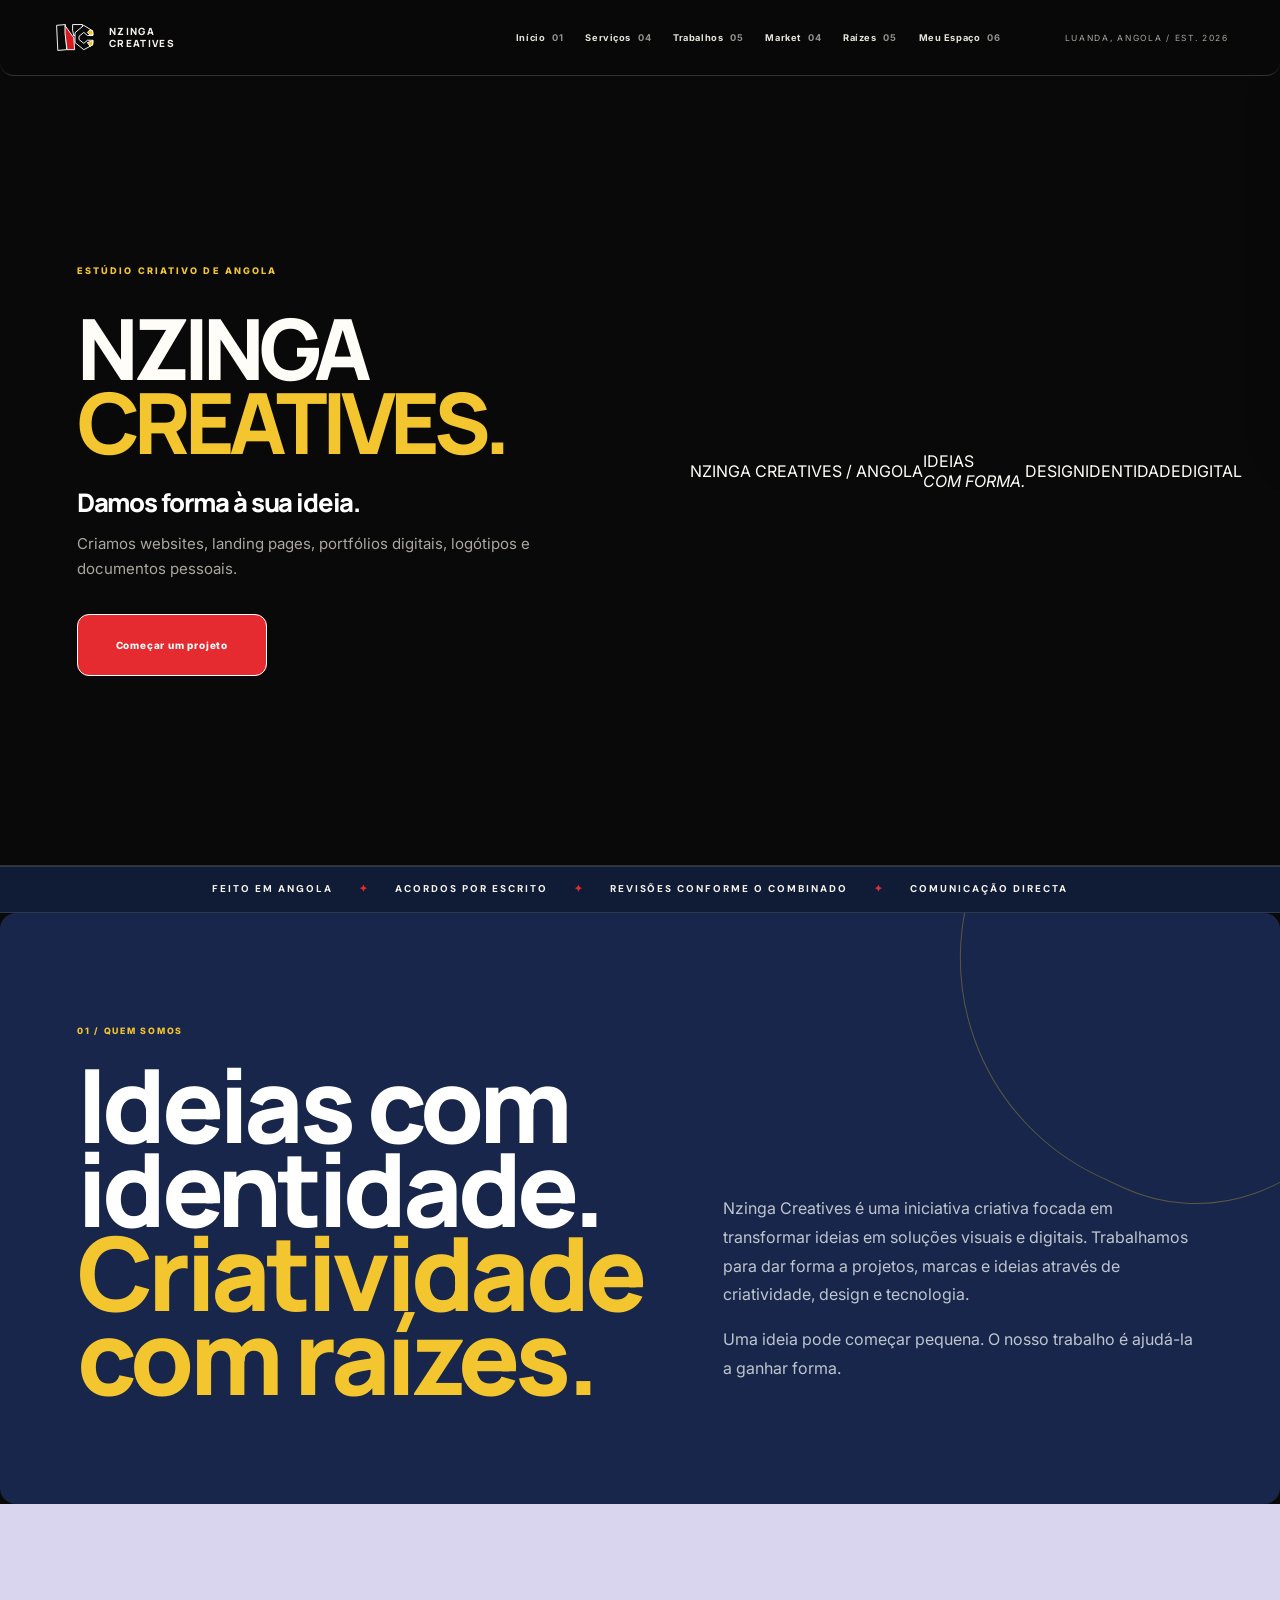
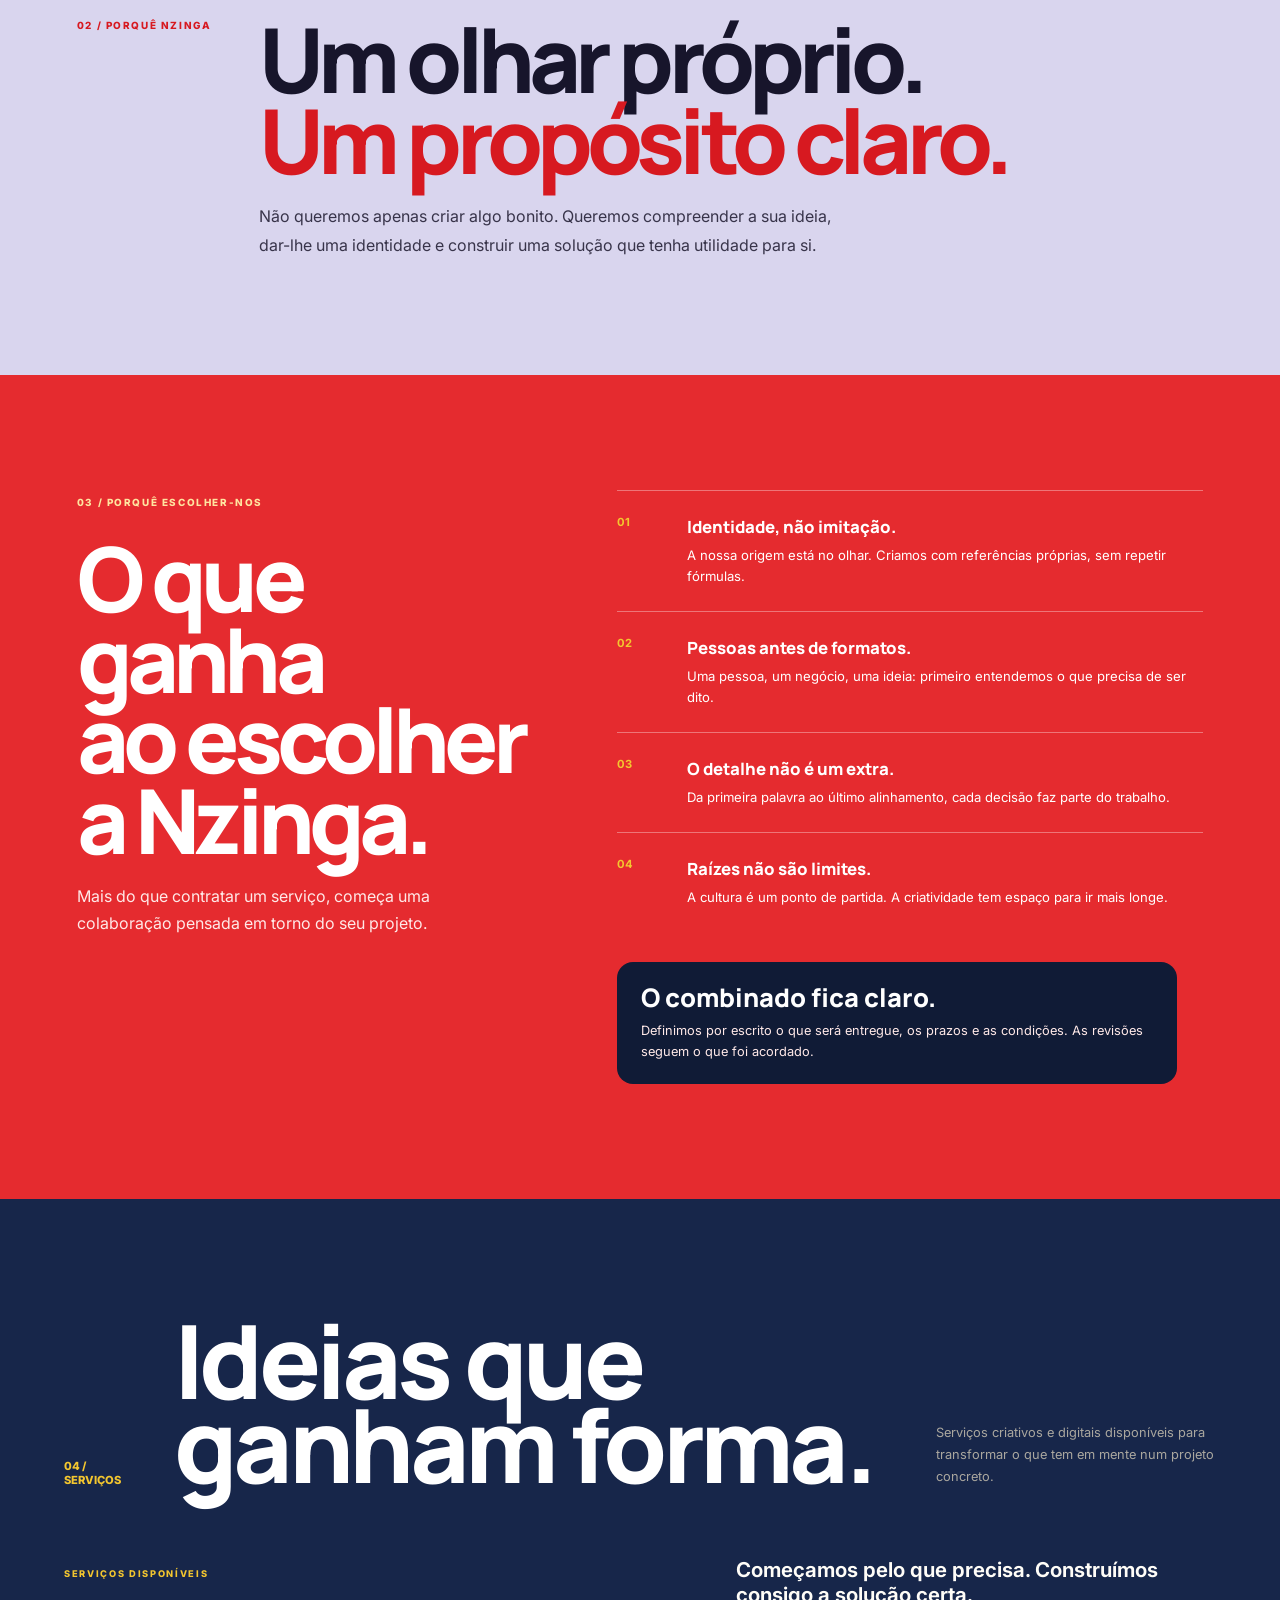
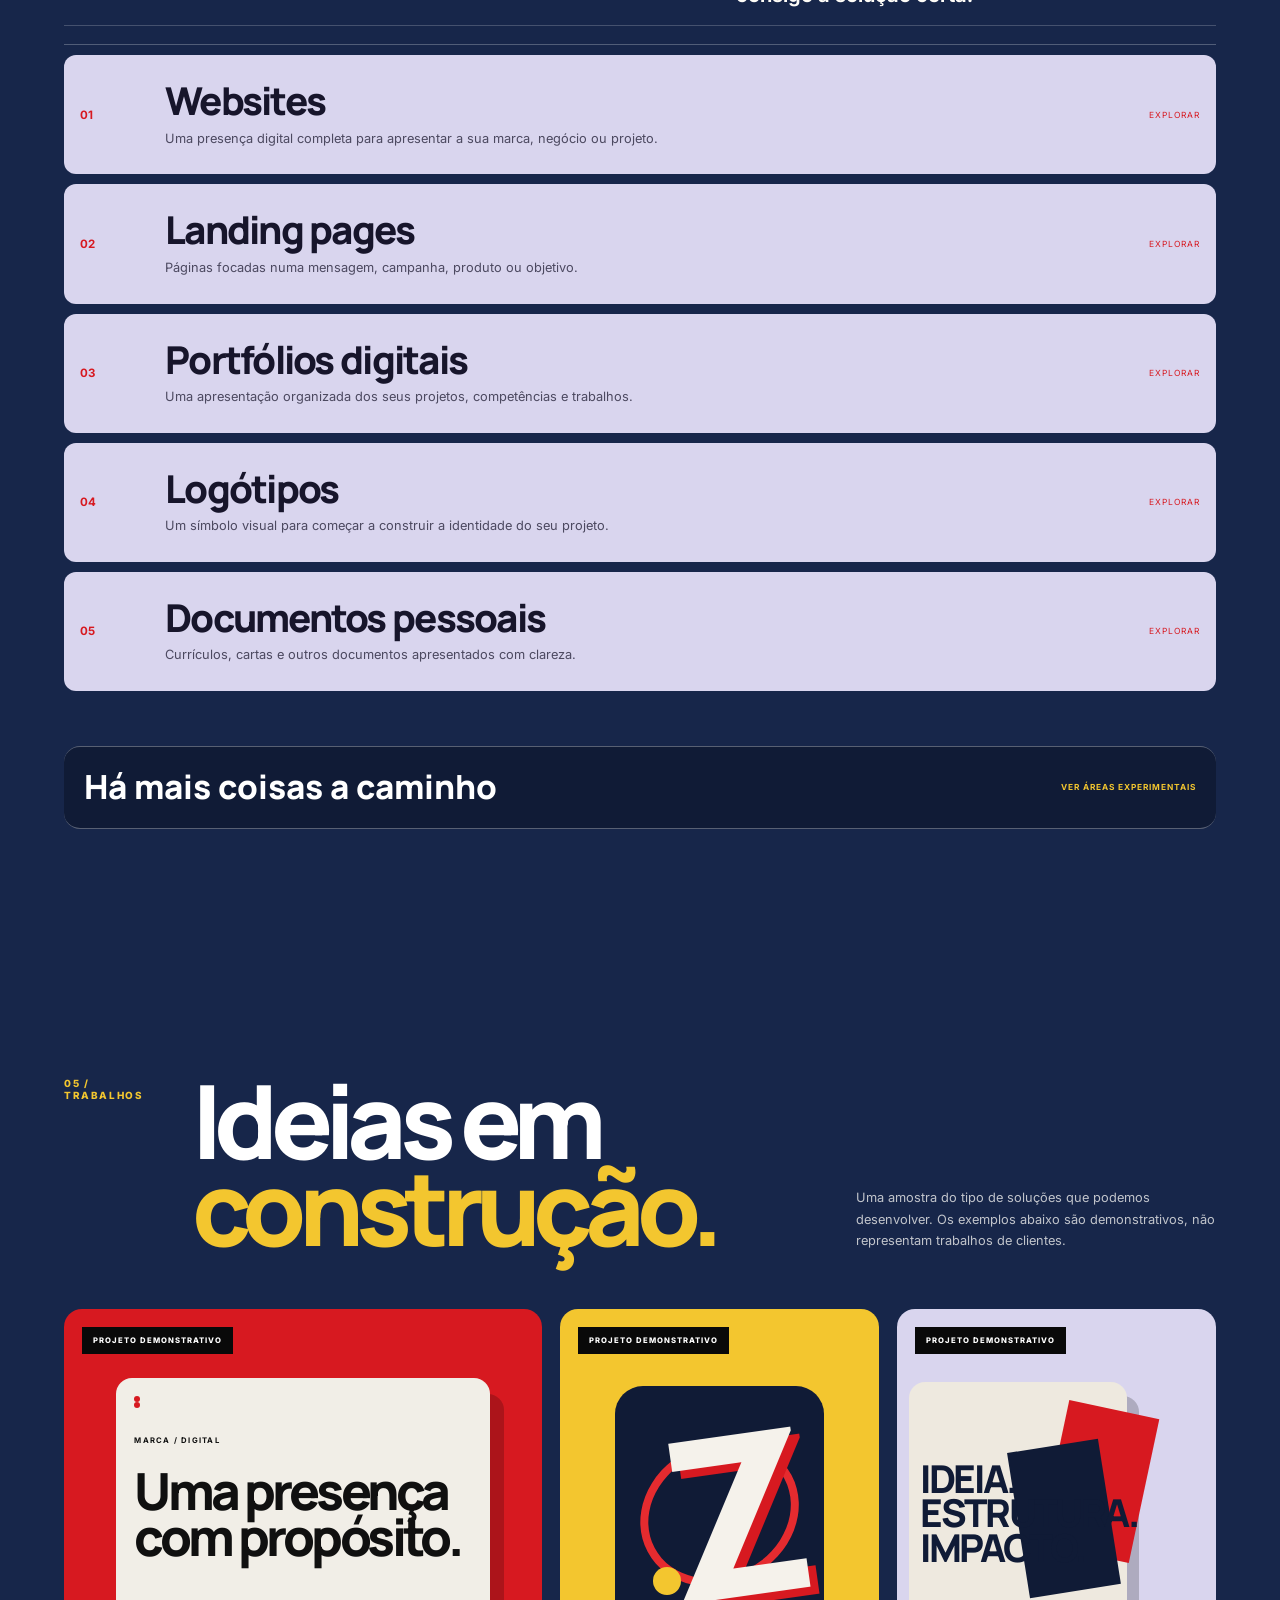
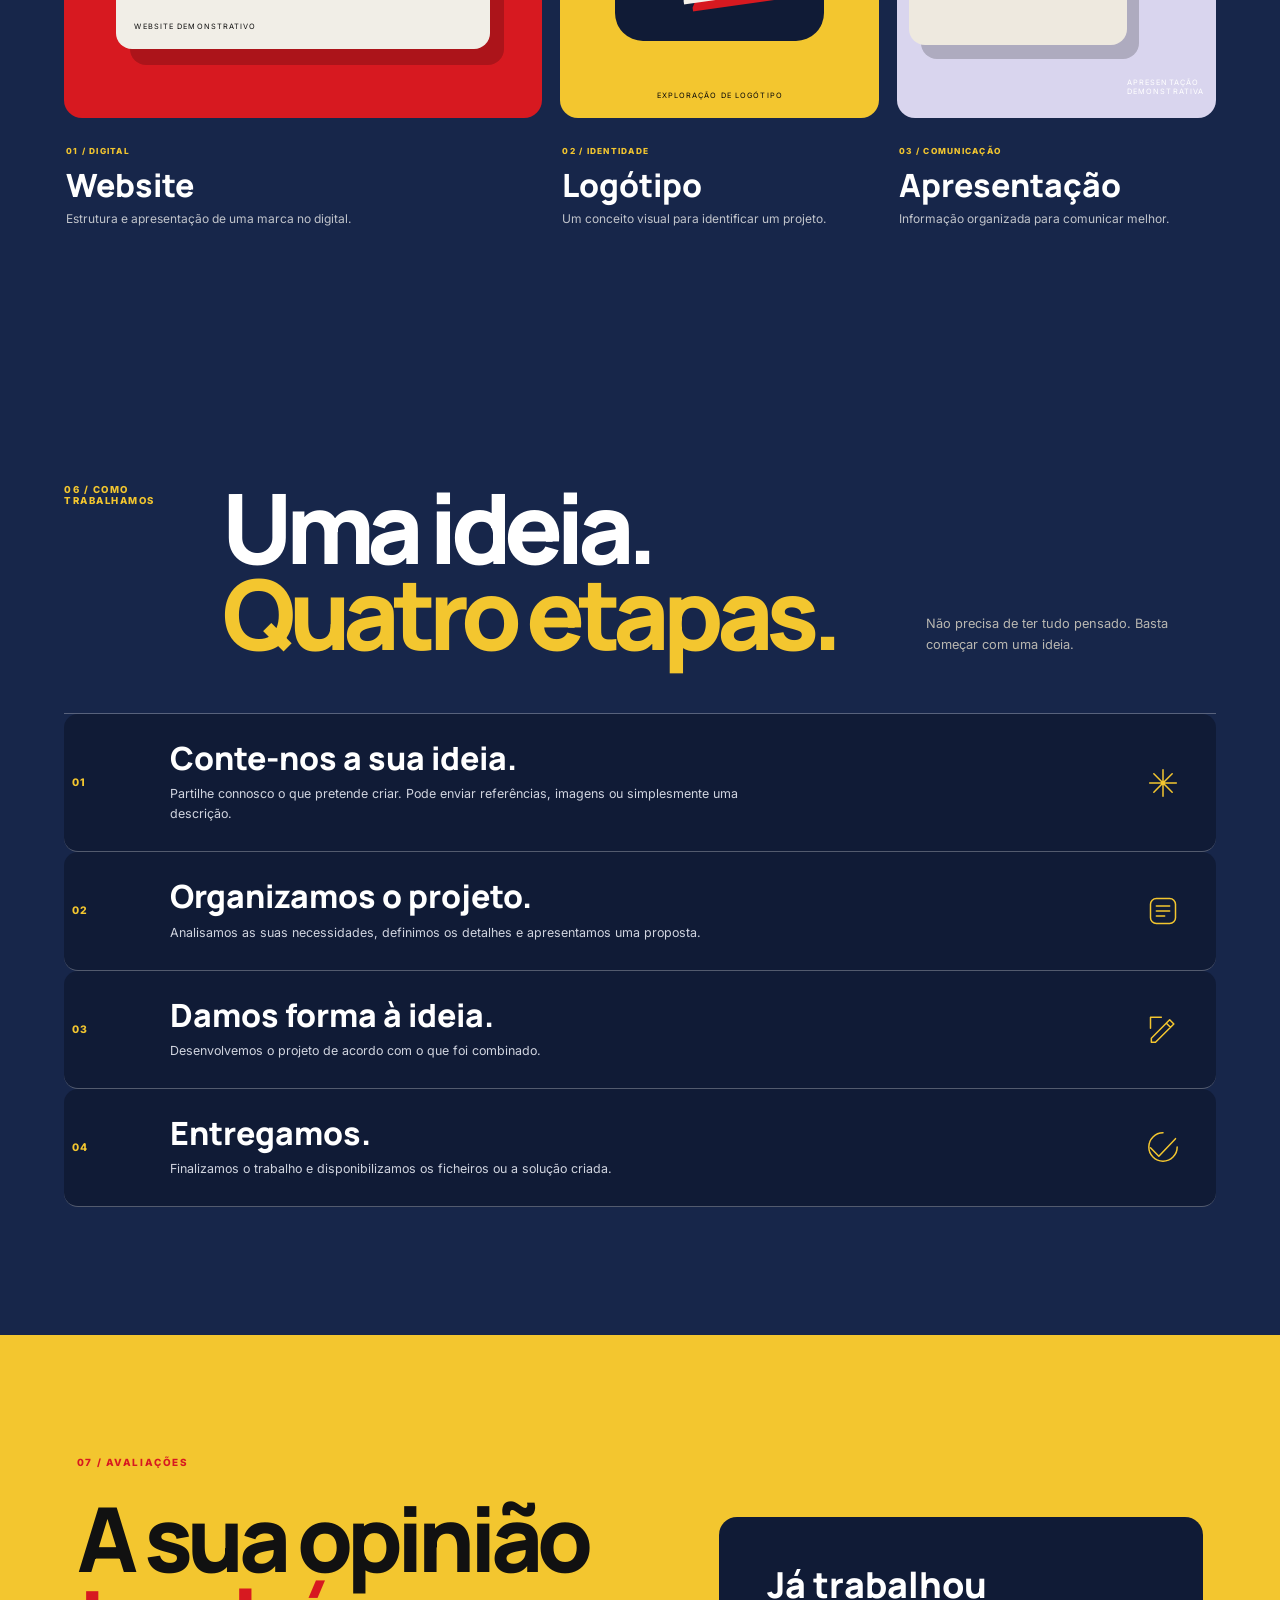
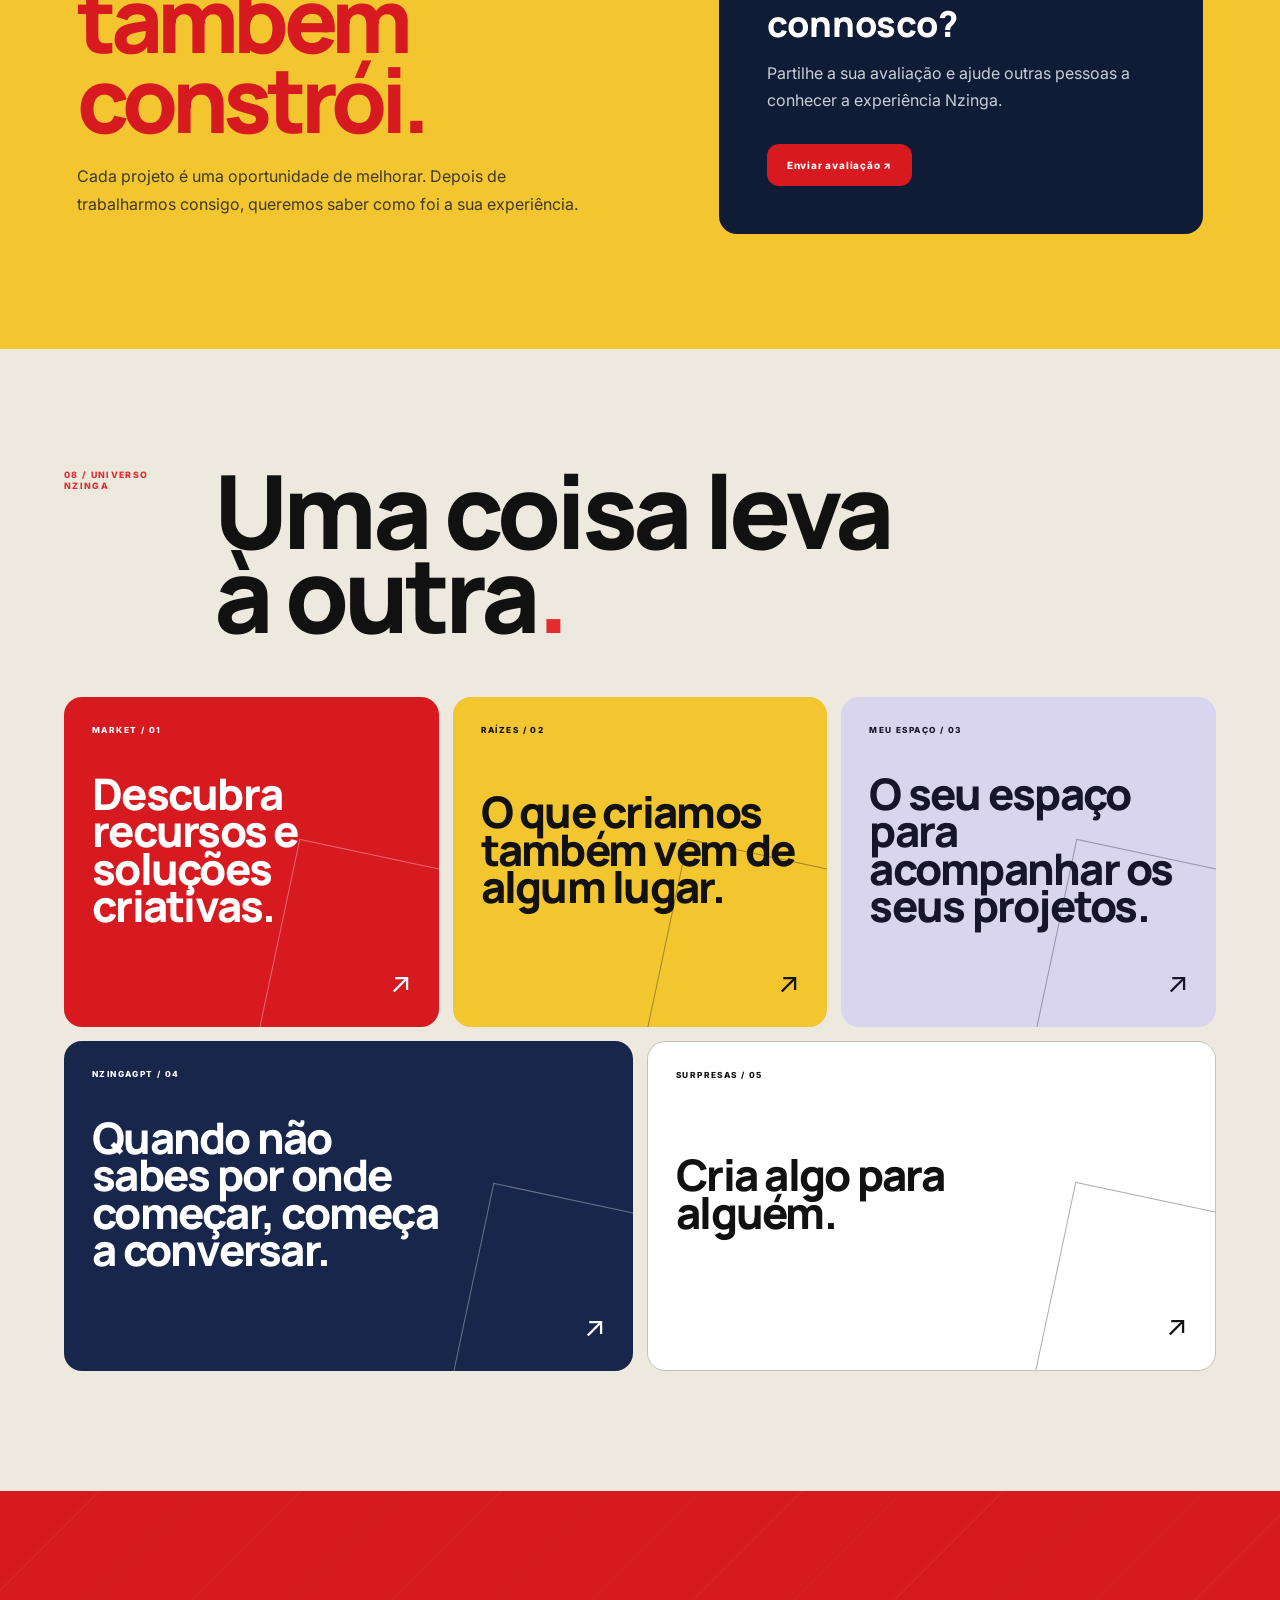
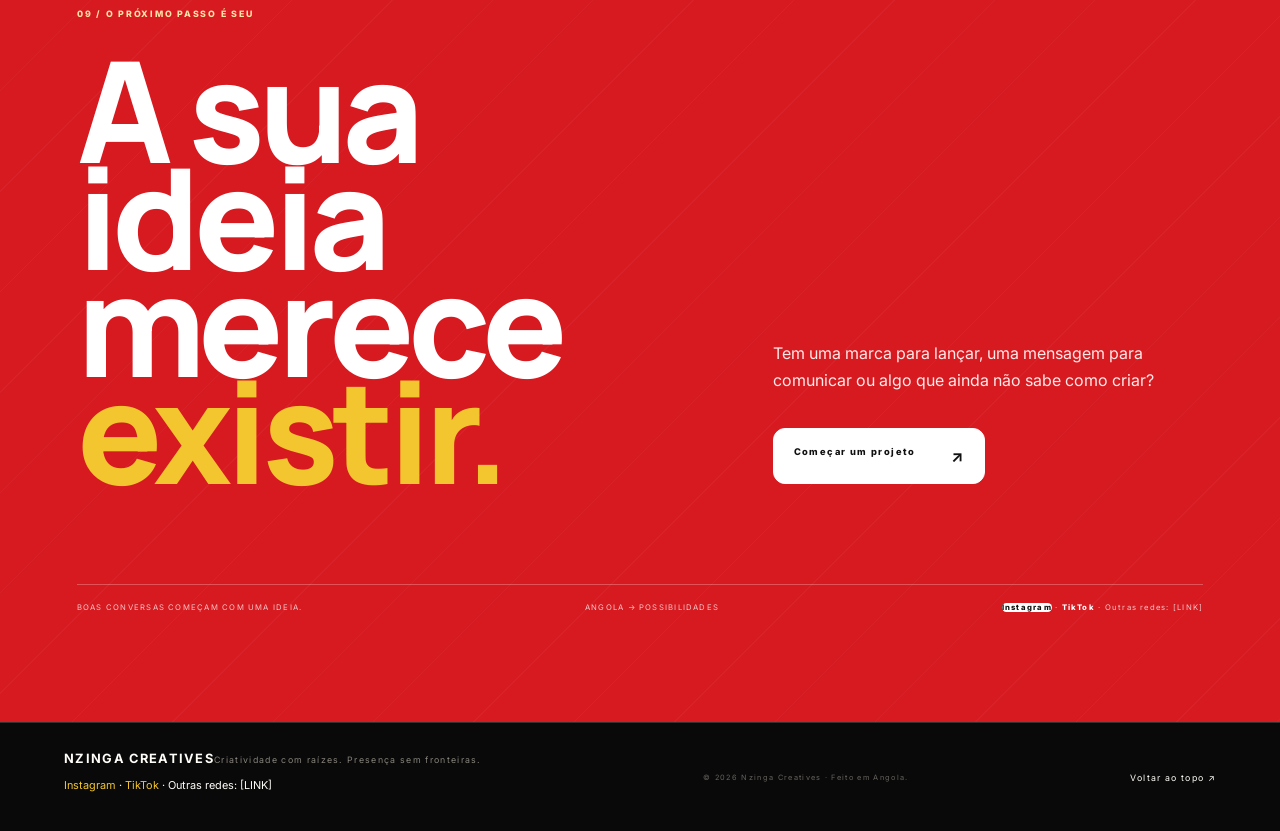
==== index.html @ 16cdb5b1 "Refine homepage hero wording and remove motion graphics" ====
<!doctype html>
<html lang="pt-AO">
<head>
<meta charset="utf-8"><meta name="viewport" content="width=device-width,initial-scale=1">
<meta name="theme-color" content="#090909"><meta name="description" content="Nzinga Creatives — damos forma à sua ideia através de soluções visuais e digitais.">
<link rel="icon" href="/nzinga-mark-2026.svg" type="image/svg+xml"><title>Nzinga Creatives — Damos forma à sua ideia.</title>
<link rel="preconnect" href="https://fonts.googleapis.com"><link rel="preconnect" href="https://fonts.gstatic.com" crossorigin>
<link href="https://fonts.googleapis.com/css2?family=Inter:wght@400;500;600;700;800&family=Manrope:wght@400;500;600;700;800&display=swap" rel="stylesheet"><link rel="stylesheet" href="/home-v3.css"><link rel="stylesheet" href="/home-overrides.css">
</head><body><div class="nz-home">
<header class="nz-topbar"><a class="nz-wordmark" href="#inicio" aria-label="Nzinga Creatives — início"><img src="/nzinga-mark-2026.svg" alt=""><span>NZINGA<br>CREATIVES</span></a><nav class="nz-desktop-nav" aria-label="Navegação principal"><a href="#inicio">Início <small>01</small></a><a href="#o-que-fazemos">Serviços <small>04</small></a><a href="#trabalhos">Trabalhos <small>05</small></a><a href="/market.html">Market <small>04</small></a><a href="/raizes.html">Raízes <small>05</small></a><a href="/minha-nzinga.html">Meu Espaço <small>06</small></a></nav><div class="nz-topmeta">LUANDA, ANGOLA / EST. 2026</div><button class="nz-menu" id="menuBtn" aria-label="Abrir menu" aria-expanded="false"><span class="menu-bars" aria-hidden="true"><i></i><i></i></span></button></header>
<nav class="nz-drawer" id="drawer" aria-label="Menu principal">
<div class="drawer-brand"><img src="/nzinga-mark-2026.svg" alt="Nzinga Creatives"><span>NZINGA CREATIVES</span></div>
<a href="#inicio">Início <small>01</small></a><a href="#o-que-fazemos">Serviços <small>04</small></a><a href="#trabalhos">Trabalhos <small>05</small></a><a href="/market.html">Market <small>04</small></a><a href="/raizes.html">Raízes <small>05</small></a><a href="/minha-nzinga.html">Meu Espaço <small>06</small></a><a class="drawer-cta" href="/servicos.html">Começar um projeto</a><span>LUANDA, ANGOLA / EST. 2026</span></nav>
<main id="inicio">
<section class="nz-hero"><div class="hero-left"><p class="eyebrow">ESTÚDIO CRIATIVO DE ANGOLA</p><h1>NZINGA<br><span>CREATIVES</span><span class="dot">.</span></h1><p class="hero-slogan">Damos forma à sua ideia.</p><p class="hero-intro">Criamos websites, landing pages, portfólios digitais, logótipos e documentos pessoais.</p><a class="square-link" href="/servicos.html"><span>Começar um projeto</span></a></div><div class="hero-right hero-static" aria-label="Apresentação tipográfica da Nzinga Creatives"><span class="hero-static-kicker">NZINGA CREATIVES / ANGOLA</span><div class="hero-static-word">IDEIAS<br><em>COM FORMA.</em></div><div class="hero-static-bottom"><span>DESIGN</span><span>IDENTIDADE</span><span>DIGITAL</span></div></div></section>
<div class="ticker"><div>FEITO EM ANGOLA <b>✦</b> ACORDOS POR ESCRITO <b>✦</b> REVISÕES CONFORME O COMBINADO <b>✦</b> COMUNICAÇÃO DIRECTA</div></div><section class="about-teaser" id="quem-somos"><div><span>01 / QUEM SOMOS</span><h2>Ideias com<br>identidade.<br><em>Criatividade com raízes.</em></h2></div><div class="about-teaser-copy"><p>Nzinga Creatives é uma iniciativa criativa focada em transformar ideias em soluções visuais e digitais. Trabalhamos para dar forma a projetos, marcas e ideias através de criatividade, design e tecnologia.</p><p>Uma ideia pode começar pequena. O nosso trabalho é ajudá-la a ganhar forma.</p></div></section><section class="nz-why-intro" id="porque-nzinga"><span>02 / PORQUÊ NZINGA</span><div><h2>Um olhar próprio.<br><em>Um propósito claro.</em></h2><p>Não queremos apenas criar algo bonito. Queremos compreender a sua ideia, dar-lhe uma identidade e construir uma solução que tenha utilidade para si.</p></div></section><section class="why-reasons" id="motivos"><div class="why-reasons-heading"><span>03 / PORQUÊ ESCOLHER-NOS</span><h2>O que ganha<br>ao escolher a Nzinga.</h2><p>Mais do que contratar um serviço, começa uma colaboração pensada em torno do seu projeto.</p></div><div class="reasons"><article><b>01</b><div><h3>Identidade, não imitação.</h3><p>A nossa origem está no olhar. Criamos com referências próprias, sem repetir fórmulas.</p></div></article><article><b>02</b><div><h3>Pessoas antes de formatos.</h3><p>Uma pessoa, um negócio, uma ideia: primeiro entendemos o que precisa de ser dito.</p></div></article><article><b>03</b><div><h3>O detalhe não é um extra.</h3><p>Da primeira palavra ao último alinhamento, cada decisão faz parte do trabalho.</p></div></article><article><b>04</b><div><h3>Raízes não são limites.</h3><p>A cultura é um ponto de partida. A criatividade tem espaço para ir mais longe.</p></div></article><div class="why-guarantee"><strong>O combinado fica claro.</strong><p>Definimos por escrito o que será entregue, os prazos e as condições. As revisões seguem o que foi acordado.</p></div></div></section><section class="service-stage nz-services" id="o-que-fazemos">
  <div class="stage-heading"><span>04 / SERVIÇOS</span><h2>Ideias que<br>ganham forma.</h2><p>Serviços criativos e digitais disponíveis para transformar o que tem em mente num projeto concreto.</p></div>
  <div class="nz-services-intro"><span class="nz-services-kicker">SERVIÇOS DISPONÍVEIS</span><p>Começamos pelo que precisa. Construímos consigo a solução certa.</p></div>
  <div class="nz-service-list">
    <a class="nz-service-item" href="/servicos.html"><b>01</b><span><strong>Websites</strong><small>Uma presença digital completa para apresentar a sua marca, negócio ou projeto.</small></span><i>EXPLORAR</i></a>
    <a class="nz-service-item" href="/servicos.html"><b>02</b><span><strong>Landing pages</strong><small>Páginas focadas numa mensagem, campanha, produto ou objetivo.</small></span><i>EXPLORAR</i></a>
    <a class="nz-service-item" href="/servicos.html"><b>03</b><span><strong>Portfólios digitais</strong><small>Uma apresentação organizada dos seus projetos, competências e trabalhos.</small></span><i>EXPLORAR</i></a>
    <a class="nz-service-item" href="/servicos.html"><b>04</b><span><strong>Logótipos</strong><small>Um símbolo visual para começar a construir a identidade do seu projeto.</small></span><i>EXPLORAR</i></a>
    <a class="nz-service-item" href="/servicos.html"><b>05</b><span><strong>Documentos pessoais</strong><small>Currículos, cartas e outros documentos apresentados com clareza.</small></span><i>EXPLORAR</i></a>
  </div>
  <details class="nz-experimental"><summary><span>Há mais coisas a caminho</span><b>VER ÁREAS EXPERIMENTAIS</b></summary><div><p>Estamos também a explorar outras áreas. Ainda não fazem parte dos serviços regulares, mas podemos conversar sobre pedidos experimentais.</p><ul><li>Flyers e peças de design gráfico</li><li>Branding e identidade visual</li><li>Edição de vídeo e fotografia</li><li>Motion design e produção audiovisual</li><li>Marketing digital</li><li>Manuais de marca</li></ul></div></details>
</section>

<section class="nz-work-section" id="trabalhos">
  <div class="nz-work-heading"><span>05 / TRABALHOS</span><div><h2>Ideias em<br><em>construção.</em></h2><p>Uma amostra do tipo de soluções que podemos desenvolver. Os exemplos abaixo são demonstrativos, não representam trabalhos de clientes.</p></div></div>
  <div class="nz-work-grid">
    <article class="nz-work-card nz-work-web"><div class="nz-work-visual"><span class="demo-tag">PROJETO DEMONSTRATIVO</span><div class="demo-browser"><i></i><i></i><b>MARCA / DIGITAL</b><strong>Uma presença<br>com propósito.</strong><small>WEBSITE DEMONSTRATIVO</small></div></div><div class="nz-work-meta"><span>01 / DIGITAL</span><h3>Website</h3><p>Estrutura e apresentação de uma marca no digital.</p></div></article>
    <article class="nz-work-card nz-work-logo"><div class="nz-work-visual"><span class="demo-tag">PROJETO DEMONSTRATIVO</span><div class="demo-mark" aria-label="Símbolo gráfico demonstrativo"><span class="demo-mark-z">Z</span><i class="demo-mark-orbit"></i><i class="demo-mark-dot"></i></div><small>EXPLORAÇÃO DE LOGÓTIPO</small></div><div class="nz-work-meta"><span>02 / IDENTIDADE</span><h3>Logótipo</h3><p>Um conceito visual para identificar um projeto.</p></div></article>
    <article class="nz-work-card nz-work-deck"><div class="nz-work-visual"><span class="demo-tag">PROJETO DEMONSTRATIVO</span><div class="demo-slides"><i></i><i></i><b>IDEIA.<br>ESTRUTURA.<br>IMPACTO.</b></div><small>APRESENTAÇÃO DEMONSTRATIVA</small></div><div class="nz-work-meta"><span>03 / COMUNICAÇÃO</span><h3>Apresentação</h3><p>Informação organizada para comunicar melhor.</p></div></article>
  </div>
</section><section class="nz-process-section" id="como-trabalhamos">
  <div class="nz-process-heading"><span>06 / COMO TRABALHAMOS</span><div><h2>Uma ideia.<br><em>Quatro etapas.</em></h2><p>Não precisa de ter tudo pensado. Basta começar com uma ideia.</p></div></div>
  <div class="nz-process-list">
    <article class="nz-process-step"><span class="nz-process-number">01</span><div><h3>Conte-nos a sua ideia.</h3><p>Partilhe connosco o que pretende criar. Pode enviar referências, imagens ou simplesmente uma descrição.</p></div><span class="nz-process-symbol" aria-hidden="true"><svg viewBox="0 0 48 48"><path d="M8 24h32M24 8v32M13 13l22 22M35 13 13 35"/></svg></span></article>
    <article class="nz-process-step"><span class="nz-process-number">02</span><div><h3>Organizamos o projeto.</h3><p>Analisamos as suas necessidades, definimos os detalhes e apresentamos uma proposta.</p></div><span class="nz-process-symbol" aria-hidden="true"><svg viewBox="0 0 48 48"><rect x="9" y="9" width="30" height="30" rx="7"/><path d="M16 18h16M16 24h16M16 30h10"/></svg></span></article>
    <article class="nz-process-step"><span class="nz-process-number">03</span><div><h3>Damos forma à ideia.</h3><p>Desenvolvemos o projeto de acordo com o que foi combinado.</p></div><span class="nz-process-symbol" aria-hidden="true"><svg viewBox="0 0 48 48"><path d="M10 35 32 13l5 5-22 22H10zM28 17l5 5M9 10h13M9 10v13"/></svg></span></article>
    <article class="nz-process-step"><span class="nz-process-number">04</span><div><h3>Entregamos.</h3><p>Finalizamos o trabalho e disponibilizamos os ficheiros ou a solução criada.</p></div><span class="nz-process-symbol" aria-hidden="true"><svg viewBox="0 0 48 48"><path d="M9 25 19 35 39 14"/><path d="M24 7a17 17 0 1 0 17 17"/></svg></span></article>
  </div>
</section><section class="nz-reviews" id="avaliacoes"><div class="nz-reviews-head"><span>07 / AVALIAÇÕES</span><h2>A sua opinião<br><em>também constrói.</em></h2><p>Cada projeto é uma oportunidade de melhorar. Depois de trabalharmos consigo, queremos saber como foi a sua experiência.</p></div><div class="nz-review-note"><strong>Já trabalhou connosco?</strong><p>Partilhe a sua avaliação e ajude outras pessoas a conhecer a experiência Nzinga.</p><a href="mailto:nzingacreatives@gmail.com?subject=Avalia%C3%A7%C3%A3o%20da%20minha%20experi%C3%AAncia%20com%20a%20Nzinga%20Creatives">Enviar avaliação ↗</a></div></section><section class="universe" id="universo"><div class="universe-head"><span>08 / UNIVERSO NZINGA</span><h2>Uma coisa leva<br>à outra<span>.</span></h2></div><div class="universe-grid"><a class="u-card u-market" href="/market.html"><small>MARKET / 01</small><strong>Descubra recursos e soluções criativas.</strong><span>↗</span></a><a class="u-card u-raizes" href="/raizes.html"><small>RAÍZES / 02</small><strong>O que criamos também vem de algum lugar.</strong><span>↗</span></a><a class="u-card u-espaco" href="/minha-nzinga.html"><small>MEU ESPAÇO / 03</small><strong>O seu espaço para acompanhar os seus projetos.</strong><span>↗</span></a><a class="u-card u-gpt" href="/nzingagpt.html"><small>NZINGAGPT / 04</small><strong>Quando não sabes por onde começar, começa a conversar.</strong><span>↗</span></a><a class="u-card u-surpresa" href="/surpresas.html"><small>SURPRESAS / 05</small><strong>Cria algo para alguém.</strong><span>↗</span></a></div></section><section class="conversion"><div class="conversion-pattern"></div><div class="conversion-inner"><span>09 / O PRÓXIMO PASSO É SEU</span><div><h2>A sua ideia<br>merece <em>existir.</em></h2><div><p>Tem uma marca para lançar, uma mensagem para comunicar ou algo que ainda não sabe como criar?</p><a href="/servicos.html">Começar um projeto <b>↗</b></a></div></div><footer><span>BOAS CONVERSAS COMEÇAM COM UMA IDEIA.</span><span>ANGOLA → POSSIBILIDADES</span><span><a href="https://www.instagram.com/nzingacreatives?rpxt=Y3ptaDMzZWplMDB5" target="_blank" rel="noopener">Instagram</a> · <a href="https://vm.tiktok.com/ZS9ypSKLVuNwc-rc1wx/" target="_blank" rel="noopener">TikTok</a> · Outras redes: [LINK]</span></footer></div></section></main><footer class="nz-footer"><div><strong>NZINGA CREATIVES</strong><span>Criatividade com raízes. Presença sem fronteiras.</span><p><a href="https://www.instagram.com/nzingacreatives?rpxt=Y3ptaDMzZWplMDB5" target="_blank" rel="noopener">Instagram</a> · <a href="https://vm.tiktok.com/ZS9ypSKLVuNwc-rc1wx/" target="_blank" rel="noopener">TikTok</a> · Outras redes: [LINK]</p></div><small>© 2026 Nzinga Creatives · Feito em Angola.</small><a href="#inicio">Voltar ao topo ↗</a></footer></div>
<script>const btn=document.getElementById('menuBtn'),drawer=document.getElementById('drawer');function toggleMenu(){const open=drawer.classList.toggle('open');btn.setAttribute('aria-expanded',open);btn.innerHTML='<span class="menu-bars" aria-hidden="true"><i></i><i></i></span>'}btn.addEventListener('click',toggleMenu);drawer.querySelectorAll('a').forEach(a=>a.addEventListener('click',()=>{drawer.classList.remove('open');btn.setAttribute('aria-expanded','false');btn.innerHTML='<span class="menu-bars" aria-hidden="true"><i></i><i></i></span>'}));</script>
</body></html>
---- home-v3.css ----
@import url('https://fonts.googleapis.com/css2?family=Archivo+Black&family=DM+Sans:wght@400;500;600;700;800&display=swap');
:root{--black:#090909;--paper:#f1eadb;--red:#e52b2f;--yellow:#f3c62f;--blue:#101b36;--white:#fffdf8;--muted:#aaa79f;--line:rgba(255,255,255,.17)}
*{box-sizing:border-box}html{scroll-behavior:smooth}body{margin:0;background:var(--black);color:var(--white);font-family:'DM Sans',Arial,sans-serif;overflow-x:hidden}body::selection{background:var(--yellow);color:#000}a{color:inherit;text-decoration:none}
.nz-home{overflow:hidden}.nz-topbar{height:76px;position:sticky;top:0;z-index:100;background:rgba(9,9,9,.94);backdrop-filter:blur(14px);border-bottom:1px solid var(--line);display:flex;align-items:center;justify-content:space-between;padding:0 clamp(18px,4vw,64px)}.nz-wordmark{display:flex;align-items:center;gap:10px}.nz-wordmark img{width:40px;height:32px;object-fit:contain}.nz-wordmark span{font-size:.68rem;font-weight:900;letter-spacing:.12em;line-height:.95}.nz-wordmark i{font-style:normal;color:var(--yellow);font-size:.52rem;letter-spacing:.19em}.nz-topmeta{font-size:.53rem;letter-spacing:.2em;color:#aaa79f}.nz-menu{background:none;border:1px solid #fff;color:#fff;padding:10px 14px;font:700 .58rem 'DM Sans';letter-spacing:.15em;cursor:pointer}.nz-menu b{font-size:1rem;margin-left:8px}.nz-drawer{position:fixed;right:0;top:76px;width:min(430px,100%);z-index:90;background:var(--paper);color:var(--black);padding:20px;transform:translateX(110%);transition:.4s cubic-bezier(.2,.8,.2,1);box-shadow:-20px 20px 50px #0008}.nz-drawer.open{transform:translateX(0)}.nz-drawer a{display:flex;justify-content:space-between;align-items:center;border-bottom:1px solid #bbb5aa;padding:19px 4px;font:600 1.55rem 'DM Sans'}.nz-drawer small{font:700 .55rem 'DM Sans';color:var(--red)}.nz-drawer .drawer-cta{background:var(--red);color:#fff;padding:18px 16px;margin-top:20px;border:0}.nz-drawer span{display:block;margin-top:20px;font-size:.5rem;letter-spacing:.18em;color:#777}
.nz-hero{min-height:calc(100vh - 76px);display:grid;grid-template-columns:1.08fr .92fr;border-bottom:1px solid var(--line)}.hero-left{padding:clamp(65px,9vw,130px) clamp(20px,5vw,72px);position:relative}.eyebrow{font-size:.57rem;font-weight:800;letter-spacing:.23em;color:var(--yellow);margin:0 0 35px}.hero-left h1{font:400 clamp(5rem,11.5vw,11rem)/.82 'Archivo Black',sans-serif;letter-spacing:-.045em;margin:0;max-width:1000px}.hero-left h1 span{color:var(--red)}.hero-left h1 .dot{color:var(--yellow)}.hero-intro{max-width:510px;color:#aaa79f;line-height:1.7;font-size:.94rem;margin:40px 0}.square-link{width:142px;height:96px;border:1px solid #fff;display:flex;align-items:center;justify-content:space-between;padding:18px 16px;font-size:.5rem;font-weight:800;letter-spacing:.12em;transition:.25s}.square-link b{font-size:1.4rem}.square-link:hover{background:var(--yellow);color:var(--black);border-color:var(--yellow);transform:translateY(-3px)}.text-cta{display:inline-block;margin-left:22px;font-size:.58rem;letter-spacing:.14em;font-weight:800}.hero-right{position:relative;border-left:1px solid var(--line);background:var(--blue);display:flex;align-items:center;justify-content:center}.hero-art{width:min(72%,560px);aspect-ratio:1/1;position:relative;display:grid;place-items:center}.hero-art:before,.hero-art:after{content:'';position:absolute;border:1px solid rgba(242,197,27,.45);border-radius:0;inset:8%;transform:rotate(6deg)}.hero-art:after{inset:20%;border-color:rgba(215,25,32,.55);transform:rotate(-8deg)}.hero-art img{position:relative;width:72%;z-index:2;mix-blend-mode:screen}.art-index{position:absolute;top:3%;left:3%;font-size:.55rem;letter-spacing:.2em;color:#cbd1d7}.art-cross{position:absolute;right:6%;top:25%;font-size:2.8rem;color:var(--yellow);font-weight:200}.art-caption{position:absolute;bottom:3%;right:3%;font-size:.52rem;line-height:1.6;letter-spacing:.16em;text-align:right;color:#cbd1d7}.hero-side-note{position:absolute;left:16px;top:50%;writing-mode:vertical-rl;transform:translateY(-50%) rotate(180deg);font-size:.48rem;letter-spacing:.2em;color:#7f91a2}.ticker{background:var(--yellow);color:var(--black);overflow:hidden;white-space:nowrap;border-bottom:1px solid var(--black)}.ticker div{display:inline-block;padding:13px 0;font:800 .62rem 'DM Sans';letter-spacing:.2em;animation:move 22s linear infinite}.ticker b{margin:0 22px;color:var(--red)}@keyframes move{to{transform:translateX(-35%)}}
.statement{background:var(--paper);color:var(--black);display:grid;grid-template-columns:100px 1fr 320px;gap:30px;padding:120px clamp(20px,6vw,100px);align-items:end}.statement-number{font:800 1rem 'DM Sans';color:var(--red);align-self:start}.eyebrow.dark{color:var(--red);margin-bottom:25px}.statement h2{font:400 clamp(4rem,8.8vw,9rem)/.84 'Archivo Black',sans-serif;letter-spacing:-.045em;margin:0}.statement h2 em{color:var(--red);font-style:normal}.statement h2 span{color:var(--red)}.statement-note{font-size:.84rem;line-height:1.8;color:#5d5a54;margin:0;max-width:290px}
.service-stage{background:var(--black);padding:120px clamp(18px,5vw,72px)}.stage-heading{display:grid;grid-template-columns:80px 1fr 280px;gap:30px;align-items:end;margin-bottom:55px}.stage-heading>span{font-size:.7rem;color:var(--yellow);font-weight:800}.stage-heading h2{font:400 clamp(4rem,8vw,8rem)/.82 'Archivo Black',sans-serif;letter-spacing:-.045em;margin:0}.stage-heading p{font-size:.8rem;line-height:1.7;color:#aaa79f;margin:0}.service-poster{min-height:540px;position:relative;padding:clamp(28px,5vw,65px);margin:18px 0;overflow:hidden;display:grid;grid-template-columns:90px 1fr 260px;grid-template-rows:auto 1fr auto;gap:25px}.poster-red{background:var(--red);color:#fff}.poster-blue{background:var(--blue)}.poster-yellow{background:var(--yellow);color:var(--black)}.poster-paper{background:var(--paper);color:var(--black)}.poster-number{font:800 1.2rem 'DM Sans';position:relative;z-index:3}.poster-label{font-size:.55rem;letter-spacing:.22em;font-weight:800;position:relative;z-index:3}.service-poster h3{grid-column:1/3;align-self:center;font:400 clamp(5rem,11vw,12rem)/.78 'Archivo Black',sans-serif;letter-spacing:-.045em;margin:0;position:relative;z-index:3}.service-poster p{grid-column:1/3;max-width:450px;align-self:end;font-size:.82rem;line-height:1.7;margin:0;position:relative;z-index:3}.service-poster .poster-link{align-self:end;justify-self:end;border:1px solid currentColor;padding:13px 16px;font-size:.57rem;font-weight:800;letter-spacing:.13em;position:relative;z-index:3}.poster-link b{font-size:1rem;margin-left:15px}.poster-shape{position:absolute;font:400 24rem/.7 'Archivo Black',sans-serif;right:-.03em;bottom:-.07em;opacity:.1;letter-spacing:-.08em}.manifesto-band{background:var(--red);display:grid;grid-template-columns:1.3fr .7fr;align-items:end;padding:110px clamp(20px,6vw,100px);gap:40px}.manifesto-big{font:400 clamp(5rem,12vw,13rem)/.76 'Archivo Black',sans-serif;letter-spacing:-.045em}.manifesto-big span{color:var(--yellow)}.manifesto-copy{padding-bottom:8px}.manifesto-copy p{font:500 1.15rem/1.45 'DM Sans';max-width:430px}.manifesto-copy span{font-size:.5rem;letter-spacing:.2em}
.universe{background:var(--paper);color:var(--black);padding:120px clamp(18px,5vw,72px)}.universe-head{display:grid;grid-template-columns:120px 1fr;gap:30px;align-items:start;margin-bottom:60px}.universe-head>span{font-size:.55rem;color:var(--red);font-weight:800;letter-spacing:.15em}.universe-head h2{font:400 clamp(4rem,8vw,8rem)/.82 'Archivo Black',sans-serif;letter-spacing:-.045em;margin:0}.universe-head h2 span{color:var(--red)}.universe-grid{display:grid;grid-template-columns:1.2fr .8fr .8fr;min-height:470px}.u-card{padding:28px;display:flex;flex-direction:column;justify-content:space-between;min-height:400px;position:relative;overflow:hidden}.u-card small{font-size:.52rem;font-weight:800;letter-spacing:.17em}.u-card strong{font:400 clamp(2.7rem,4.6vw,5rem)/.86 'Archivo Black',sans-serif;letter-spacing:-.04em;position:relative;z-index:2}.u-card span{font-size:1.8rem;align-self:flex-end}.u-gpt{background:var(--blue);color:#fff}.u-surpresa{background:var(--red);color:#fff;margin-top:70px}.u-raizes{background:var(--yellow);margin-top:140px}.u-card:after{content:'';position:absolute;width:280px;height:280px;border:1px solid currentColor;right:-110px;bottom:-120px;opacity:.35;transform:rotate(12deg)}
.why{background:var(--paper);color:var(--black);padding:120px clamp(20px,6vw,100px);display:grid;grid-template-columns:1fr 1fr;gap:80px}.why-copy h2{font:400 clamp(4.2rem,8vw,8rem)/.82 'Archivo Black',sans-serif;letter-spacing:-.045em;margin:0}.why-copy h2 em{color:var(--red);font-style:normal}.why-sign{display:flex;align-items:center;gap:18px;margin-top:55px}.mini-mark{border:2px solid var(--black);padding:12px 15px;font:400 2rem 'Archivo Black'}.why-sign p{font-size:.8rem;line-height:1.6;color:#5d5a54}.reasons{display:flex;flex-direction:column}.reasons article{display:grid;grid-template-columns:50px 1fr;gap:20px;border-top:1px solid #bbb5aa;padding:24px 0}.reasons article:last-child{border-bottom:1px solid #bbb5aa}.reasons b{color:var(--red);font-size:.7rem}.reasons h3{margin:0 0 7px;font-size:1.05rem}.reasons p{margin:0;color:#5d5a54;line-height:1.6;font-size:.82rem}
.about-teaser{background:var(--blue);color:#fff;display:grid;grid-template-columns:1.1fr .9fr;gap:60px;padding:105px clamp(20px,6vw,100px);align-items:end}.about-teaser>div:first-child>span{font-size:.55rem;letter-spacing:.2em;color:var(--yellow);font-weight:800}.about-teaser h2{font:400 clamp(4rem,8vw,8rem)/.82 'Archivo Black',sans-serif;letter-spacing:-.045em;margin:25px 0 0}.about-teaser h2 em{font-style:normal;color:var(--red)}.about-teaser-copy p{color:#bfc5ce;line-height:1.8;max-width:470px}.about-teaser-copy a{display:inline-flex;align-items:center;border:1px solid #fff;padding:16px 18px;font-size:.58rem;font-weight:800;letter-spacing:.15em;margin-top:20px}.about-teaser-copy a b{margin-left:35px;font-size:1rem}
.conversion{background:var(--black);position:relative;overflow:hidden}.conversion-pattern{position:absolute;inset:0;background:repeating-linear-gradient(135deg,transparent 0 70px,rgba(255,255,255,.035) 70px 71px)}.conversion-inner{position:relative;z-index:2;padding:110px clamp(20px,6vw,100px)}.conversion-inner>span{font-size:.55rem;letter-spacing:.2em;color:var(--yellow);font-weight:800}.conversion-inner>div{display:grid;grid-template-columns:1.2fr .8fr;gap:50px;align-items:end;margin-top:35px}.conversion h2{font:400 clamp(5rem,11vw,12rem)/.76 'Archivo Black',sans-serif;letter-spacing:-.045em;margin:0}.conversion h2 em{font-style:normal;color:var(--red)}.conversion p{max-width:430px;color:#aaa79f;line-height:1.7}.conversion a{display:inline-flex;border:1px solid #fff;padding:17px 20px;font-size:.58rem;font-weight:800;letter-spacing:.15em}.conversion a b{margin-left:35px;font-size:1rem}.conversion-inner footer{display:flex;justify-content:space-between;border-top:1px solid var(--line);margin-top:100px;padding-top:18px;color:#777;font-size:.48rem;letter-spacing:.16em}.nz-footer{border-top:1px solid var(--line);background:var(--black);padding:28px clamp(18px,5vw,72px);display:flex;justify-content:space-between;gap:20px;align-items:center;font-size:.55rem;letter-spacing:.15em}.nz-footer strong{font-size:.8rem}.nz-footer span{color:#88847c}.nz-footer small{color:#66635d}
@media(max-width:850px){.nz-topmeta{display:none}.nz-hero{grid-template-columns:1fr}.hero-right{min-height:520px;border-left:0;border-top:1px solid var(--line)}.hero-side-note{display:none}.statement{grid-template-columns:1fr;padding:85px 20px}.statement-number{margin-bottom:10px}.statement-note{margin-top:35px}.stage-heading{grid-template-columns:50px 1fr;gap:20px}.stage-heading p{grid-column:2}.service-poster{min-height:500px;grid-template-columns:55px 1fr;grid-template-rows:auto 1fr auto}.poster-label{grid-column:2}.service-poster h3{grid-column:1/-1}.service-poster p{grid-column:1/-1;max-width:75%}.service-poster .poster-link{grid-column:1/-1;justify-self:start}.poster-shape{font-size:17rem}.manifesto-band{grid-template-columns:1fr;padding:85px 20px}.manifesto-copy{padding:0}.universe-head{grid-template-columns:1fr}.universe-grid{grid-template-columns:1fr}.u-card,.u-surpresa,.u-raizes{margin:0;min-height:350px}.why{grid-template-columns:1fr;padding:85px 20px;gap:55px}.about-teaser{grid-template-columns:1fr;padding:85px 20px;gap:40px}.conversion-inner>div{grid-template-columns:1fr;gap:35px}.nz-footer{flex-wrap:wrap}}
@media(max-width:520px){.nz-topbar{height:68px}.nz-drawer{top:68px}.nz-wordmark img{width:35px;height:28px}.hero-left{padding:70px 20px 85px}.hero-left h1{font-size:clamp(4.6rem,20vw,7rem)}.hero-intro{font-size:.86rem}.square-link{width:132px;height:88px}.hero-right{min-height:390px}.hero-art{width:88%}.statement h2{font-size:clamp(3.8rem,17vw,6rem)}.service-stage{padding:80px 15px}.stage-heading h2{font-size:clamp(3.8rem,17vw,6rem)}.service-poster{min-height:450px;padding:25px 22px}.service-poster h3{font-size:clamp(4.3rem,19vw,7rem)}.service-poster p{max-width:100%;font-size:.76rem}.poster-shape{font-size:12rem}.manifesto-big{font-size:clamp(4.8rem,20vw,7rem)}.universe{padding:80px 15px}.universe-head h2{font-size:clamp(3.8rem,17vw,6rem)}.u-card{min-height:300px;padding:24px}.about-teaser h2{font-size:clamp(3.8rem,17vw,6rem)}.conversion-inner{padding:70px 20px}.conversion h2{font-size:clamp(4.8rem,20vw,7rem)}.conversion-inner footer{flex-direction:column;gap:8px;margin-top:70px}.nz-footer{display:grid;grid-template-columns:1fr}.nz-footer span{display:none}.nz-footer small{font-size:.48rem}}
---- home-overrides.css ----
/* Nzinga Creatives visual lock: Archivo Black + DM Sans */
.nz-menu{width:38px!important;height:34px!important;padding:0!important;display:grid!important;place-items:center!important;font-size:0!important;letter-spacing:0!important}.menu-bars{width:16px;display:flex;flex-direction:column;gap:4px}.menu-bars i{display:block;height:1px;width:100%;background:#fff}
.drawer-brand{display:flex;align-items:center;gap:12px;padding:4px 4px 18px;border-bottom:1px solid #bbb5aa}.drawer-brand img{width:42px;height:30px;object-fit:contain}.drawer-brand span{font-size:.55rem;font-weight:900;letter-spacing:.15em}.mini-logo{width:62px;height:48px;object-fit:contain}
.hero-left,.service-poster,.stage-heading{min-width:0}.hero-left h1,.service-poster h3,.manifesto-big,.u-card strong{overflow-wrap:anywhere}.service-poster h3{word-break:normal}.poster-label{overflow-wrap:anywhere}
/* Geometric direction: rectangular frame, no circular treatment. */
.hero-art:before,.hero-art:after{border-radius:0!important}.hero-art:before{inset:3%!important;transform:rotate(4deg)!important}.hero-art:after{inset:12%!important;transform:rotate(-5deg)!important}
/* The Nzinga illustration should feel like an image filling the panel, not a pasted screenshot. */
.hero-art{width:min(88%,680px)!important;aspect-ratio:1/1!important}.hero-art img{width:88%!important;height:92%!important;object-fit:contain!important;object-position:center center!important;mix-blend-mode:screen!important;transform:scale(1.08)!important}
@media(max-width:850px){.stage-heading{grid-template-columns:50px minmax(0,1fr)}.service-poster{grid-template-columns:55px minmax(0,1fr);padding:40px 28px}.service-poster h3{grid-column:1/-1;font-size:clamp(4rem,12vw,7rem);max-width:100%}.hero-art{width:min(92%,620px)!important}.hero-art img{width:90%!important;height:94%!important}}
@media(max-width:600px){.nz-topbar{height:68px}.nz-drawer{top:68px}.nz-wordmark img{width:35px;height:30px}.nz-menu{width:36px!important;height:32px!important}.hero-left{padding:70px 20px 60px}.hero-left h1{font-size:clamp(4rem,18vw,6.8rem);line-height:.8;letter-spacing:-.055em}.hero-intro{font-size:.88rem;margin:32px 0}.hero-right{min-height:430px}.hero-art{width:min(94%,460px)!important}.hero-art img{width:92%!important;height:94%!important;transform:scale(1.05)!important}.art-cross{font-size:2rem}.art-caption{font-size:.45rem}.statement h2{font-size:clamp(3.5rem,15vw,6.5rem)}.service-stage{padding:80px 14px}.stage-heading{grid-template-columns:1fr;gap:14px;margin-bottom:35px}.stage-heading>span{font-size:.6rem}.stage-heading h2{font-size:clamp(3.7rem,15vw,6rem)}.stage-heading p{grid-column:auto;max-width:300px}.service-poster{min-height:470px;padding:30px 22px;grid-template-columns:42px minmax(0,1fr);gap:18px}.poster-number{font-size:.9rem}.poster-label{font-size:.48rem;letter-spacing:.15em;line-height:1.35}.service-poster h3{font-size:clamp(3.25rem,15vw,5.5rem);line-height:.8;letter-spacing:-.055em;max-width:100%;overflow-wrap:anywhere}.service-poster p{font-size:.75rem;max-width:88%;line-height:1.55}.service-poster .poster-link{font-size:.52rem;padding:11px 13px}.poster-shape{font-size:12rem}.manifesto-big{font-size:clamp(4.2rem,17vw,7rem)}.universe-head h2{font-size:clamp(3.7rem,15vw,6rem)}.u-card strong{font-size:clamp(2.4rem,10vw,4rem)}.why-copy h2{font-size:clamp(3.8rem,15vw,6rem)}.about-teaser h2{font-size:clamp(3.7rem,15vw,6rem)}.conversion h2{font-size:clamp(4.3rem,17vw,7rem)}}

/* HOME REFRESH — hero abstracto e navegação responsiva */
.nz-desktop-nav{display:flex;align-items:center;gap:clamp(12px,1.7vw,28px);margin-left:auto;margin-right:clamp(18px,3vw,48px)}
.nz-desktop-nav a{font-size:.58rem;font-weight:700;letter-spacing:.06em;color:#e8e5de;white-space:nowrap;transition:color .2s}
.nz-desktop-nav a:hover{color:var(--yellow)}
.nz-menu{display:none!important}
.hero-left h1{font-family:'Manrope','DM Sans',Arial,sans-serif;font-weight:900;letter-spacing:-.075em;line-height:.82}
.hero-left h1 span:not(.dot){color:#f3c62f}
.hero-slogan{font:800 clamp(1.5rem,2.4vw,2.5rem)/1.05 'Manrope','DM Sans',sans-serif;letter-spacing:-.045em;margin:30px 0 0;color:#fff}
.hero-intro{margin:16px 0 32px}
.square-link{width:auto;min-width:174px;height:62px;padding:0 20px;justify-content:center;font-size:.58rem;line-height:1.3}
.square-link b{display:none}
.text-cta{margin-left:18px}
.hero-abstract{width:min(86%,650px)!important;aspect-ratio:1.12/1!important;isolation:isolate}
.hero-abstract:before,.hero-abstract:after{content:none!important}
.abstract-word{position:absolute;z-index:1;font:900 clamp(12rem,28vw,26rem)/.7 'Manrope','DM Sans',sans-serif;letter-spacing:-.13em;color:#f1eadb;transform:rotate(-9deg);left:5%;top:27%}
.abstract-orbit{position:absolute;display:block;border:2px solid #f3c62f;transform:rotate(-24deg);z-index:0}
.orbit-one{width:84%;height:58%;left:7%;top:20%;border-radius:48% 52% 43% 57%}
.orbit-two{width:64%;height:94%;left:20%;top:2%;border-color:#e52b2f;border-width:14px;border-radius:55% 45% 60% 40%;transform:rotate(32deg)}
.abstract-block{position:absolute;display:block;z-index:2}
.block-red{width:22%;height:22%;right:8%;top:7%;background:#e52b2f;transform:rotate(17deg);border-radius:44% 56% 18% 82%}
.block-yellow{width:18%;height:18%;left:4%;bottom:8%;background:#f3c62f;transform:rotate(-13deg);border-radius:60% 40% 55% 45%}
.abstract-cut{position:absolute;z-index:3;width:30%;height:12%;right:2%;bottom:19%;background:#101b36;transform:rotate(-38deg);border:1px solid rgba(255,255,255,.25)}
.hero-abstract .art-index{z-index:4;top:2%;left:2%;color:#f3c62f}
.hero-abstract .art-caption{z-index:4;bottom:0;right:0;color:#fff}
@media(max-width:1050px){.nz-desktop-nav{gap:12px;margin-right:16px}.nz-desktop-nav a{font-size:.52rem}.nz-topmeta{display:none}}
@media(max-width:850px){.nz-desktop-nav{display:none}.nz-menu{display:grid!important}.hero-abstract{width:min(92%,620px)!important}.abstract-word{font-size:clamp(10rem,30vw,20rem)}}
@media(max-width:600px){.hero-slogan{font-size:1.65rem;margin-top:25px}.hero-intro{margin:14px 0 27px}.square-link{min-width:150px;height:56px}.text-cta{font-size:.54rem;margin-left:12px}.hero-abstract{width:94%!important}.abstract-word{font-size:clamp(9rem,35vw,15rem)}.orbit-two{border-width:9px}}

@import url('https://fonts.googleapis.com/css2?family=Manrope:wght@400;500;600;700;800&display=swap');

/* Ajustes de identidade e composição — novembro 2026 */
.nz-wordmark span,.nz-wordmark i{font-family:'Manrope','DM Sans',sans-serif}
.nz-wordmark span{font-weight:900;letter-spacing:.075em}
.nz-wordmark i{font-weight:800;letter-spacing:.16em}
.nz-hero{grid-template-columns:minmax(0,1.08fr) minmax(0,.92fr)}
.hero-left h1{font-family:'Manrope','DM Sans',sans-serif;font-size:clamp(4.4rem,7.2vw,8.2rem);line-height:.86;letter-spacing:-.075em;overflow-wrap:normal;word-break:normal}
.hero-left h1 span:not(.dot){white-space:nowrap;color:#f3c62f}
.hero-abstract{width:min(78%,570px)!important;aspect-ratio:1/1!important;background:transparent}
.hero-abstract img{display:block!important;width:100%!important;height:100%!important;object-fit:contain!important;mix-blend-mode:normal!important;transform:none!important;filter:drop-shadow(0 18px 24px rgba(0,0,0,.22))}
.hero-abstract .art-index{top:0;left:0}.hero-abstract .art-caption{bottom:0;right:0}
.about-teaser{background:#101b36;position:relative;overflow:hidden}
.about-teaser:after{content:"";position:absolute;width:36vw;height:36vw;max-width:440px;max-height:440px;border:1px solid rgba(243,198,47,.3);border-radius:48% 52% 42% 58%;right:-9%;top:-28%;transform:rotate(25deg);pointer-events:none}
.about-teaser-copy{position:relative;z-index:1}.about-teaser-copy p{max-width:540px}
@media(min-width:851px){.hero-left{padding:clamp(65px,8vw,115px) clamp(26px,4vw,62px)}.hero-left h1{font-size:clamp(4.5rem,6.6vw,7.8rem)}.hero-right{min-width:0}.hero-art{width:min(76%,540px)!important}}
@media(max-width:850px){.hero-left h1{font-size:clamp(4.2rem,13vw,7rem)}.hero-abstract{width:min(74%,480px)!important}}
@media(max-width:600px){.hero-left h1{font-size:clamp(3.25rem,14.7vw,5.2rem);letter-spacing:-.07em;line-height:.88}.hero-left h1 span:not(.dot){white-space:nowrap}.hero-abstract{width:min(76%,390px)!important}.about-teaser{padding:76px 20px}.about-teaser h2{font-size:clamp(3rem,12vw,4.8rem)}}

/* Serviços: separar claramente o que está disponível do que está em exploração */
.nz-services{background:#090909}
.nz-services-intro{display:flex;align-items:baseline;justify-content:space-between;gap:24px;margin:70px 0 18px;padding-bottom:18px;border-bottom:1px solid rgba(255,255,255,.25)}
.nz-services-kicker{font-size:.58rem;letter-spacing:.18em;font-weight:800;color:#f3c62f}
.nz-services-intro p{font-size:clamp(1rem,1.6vw,1.35rem);font-weight:650;max-width:480px;margin:0}
.nz-service-list{border-top:1px solid rgba(255,255,255,.25)}
.nz-service-item{display:grid;grid-template-columns:65px minmax(0,1fr) 100px;align-items:center;gap:20px;padding:26px 8px;border-bottom:1px solid rgba(255,255,255,.25);color:#fff;transition:background .2s,padding .2s}
.nz-service-item:hover{background:#111d38;padding-left:18px;padding-right:18px}
.nz-service-item>b{font-size:.72rem;color:#f3c62f;font-weight:700}
.nz-service-item>span{display:grid;gap:7px}
.nz-service-item strong{font:800 clamp(1.5rem,3vw,2.5rem)/1.05 'Manrope','DM Sans',sans-serif;letter-spacing:-.045em}
.nz-service-item small{font-size:.8rem;line-height:1.55;color:#b8b8b8;max-width:560px}
.nz-service-item i{font-size:.53rem;font-style:normal;letter-spacing:.12em;text-align:right;color:#f3c62f}
.nz-experimental{margin-top:55px;border-top:1px solid rgba(255,255,255,.25);border-bottom:1px solid rgba(255,255,255,.25)}
.nz-experimental summary{list-style:none;display:flex;justify-content:space-between;align-items:center;gap:20px;padding:22px 4px;cursor:pointer}
.nz-experimental summary::-webkit-details-marker{display:none}
.nz-experimental summary span{font:800 clamp(1.3rem,2.6vw,2.1rem)/1.1 'Manrope','DM Sans',sans-serif}
.nz-experimental summary b{font-size:.52rem;letter-spacing:.12em;color:#f3c62f}
.nz-experimental>div{padding:0 4px 28px;color:#c5c5c5;max-width:760px;font-size:.86rem;line-height:1.6}
.nz-experimental ul{display:flex;flex-wrap:wrap;gap:10px 28px;padding-left:18px}
.nz-services-cta{display:inline-flex;margin-top:36px;padding:17px 24px;border:1px solid #f3c62f;color:#f3c62f;font-size:.58rem;font-weight:800;letter-spacing:.12em}
@media(max-width:600px){.nz-services-intro{display:block;margin-top:48px}.nz-services-intro p{margin-top:12px}.nz-service-item{grid-template-columns:34px minmax(0,1fr);gap:12px;padding:22px 2px}.nz-service-item i{grid-column:2;text-align:left;margin-top:3px}.nz-service-item small{font-size:.75rem}.nz-experimental summary{align-items:flex-start;flex-direction:column;gap:9px}.nz-experimental ul{display:block}.nz-experimental li{margin:7px 0}}

/* Portfólio: exemplos identificados, sem simular clientes reais */
.nz-work-section{background:#101b36;padding:clamp(82px,10vw,140px) clamp(18px,5vw,72px);color:#fff}
.nz-work-heading{display:grid;grid-template-columns:100px 1fr;gap:28px;margin-bottom:58px}
.nz-work-heading>span{font-size:.62rem;letter-spacing:.16em;font-weight:800;color:#f3c62f}
.nz-work-heading>div{display:flex;justify-content:space-between;align-items:end;gap:30px}
.nz-work-heading h2{font:900 clamp(3.6rem,8vw,7.5rem)/.85 'Manrope','DM Sans',sans-serif;letter-spacing:-.075em;margin:0}
.nz-work-heading h2 em{font-style:normal;color:#f3c62f}
.nz-work-heading p{max-width:360px;color:#c1c4cb;font-size:.8rem;line-height:1.65;margin:0}
.nz-work-grid{display:grid;grid-template-columns:1.2fr .8fr .8fr;gap:18px;align-items:start}
.nz-work-card{min-width:0}
.nz-work-visual{height:clamp(260px,32vw,430px);position:relative;overflow:hidden;display:flex;align-items:center;justify-content:center;padding:22px}
.demo-tag{position:absolute;top:18px;left:18px;z-index:2;font-size:.48rem;letter-spacing:.13em;font-weight:800;color:#fff;background:#090909;padding:9px 11px}
.demo-browser{width:86%;height:74%;background:#f1eee7;color:#101010;padding:18px;display:flex;flex-direction:column;align-items:flex-start;box-shadow:14px 16px 0 rgba(0,0,0,.2)}
.demo-browser i{display:inline-block;width:6px;height:6px;border-radius:50%;background:#d71920;margin-right:5px}
.demo-browser b{font-size:.48rem;letter-spacing:.16em;margin-top:28px}
.demo-browser strong{font:900 clamp(1.8rem,4vw,3.7rem)/.9 'Manrope',sans-serif;letter-spacing:-.07em;margin-top:22px}
.demo-browser small,.nz-work-visual>small{font-size:.46rem;letter-spacing:.15em;margin-top:auto}
.nz-work-web .nz-work-visual{background:#d71920}
.nz-work-logo .nz-work-visual{background:#f3c62f;color:#090909;flex-direction:column}
.demo-monogram{font:900 clamp(8rem,18vw,15rem)/.8 'Manrope',sans-serif;letter-spacing:-.13em}
.demo-monogram span{color:#d71920}
.nz-work-logo .demo-tag{background:#090909;color:#fff}
.demo-slides{position:relative;width:82%;height:72%;display:flex;align-items:center;justify-content:center;background:#e9e5dc;color:#101b36;box-shadow:12px 14px 0 rgba(0,0,0,.2)}
.demo-slides i{position:absolute;width:42%;height:56%;background:#d71920;right:-8%;top:10%;transform:rotate(12deg)}
.demo-slides i:nth-child(2){background:#101b36;right:8%;top:24%;transform:rotate(-9deg)}
.demo-slides i:nth-child(3){background:#f3c62f;right:23%;top:36%;transform:rotate(5deg)}
.demo-slides b{position:relative;z-index:1;font:900 clamp(1.3rem,3vw,2.6rem)/.9 'Manrope',sans-serif;letter-spacing:-.06em;margin-right:auto;margin-left:10%}
.nz-work-deck .nz-work-visual{background:#d71920}
.nz-work-meta{padding:20px 2px 0}
.nz-work-meta>span{font-size:.52rem;letter-spacing:.15em;color:#f3c62f;font-weight:800}
.nz-work-meta h3{font:800 clamp(1.5rem,2.5vw,2.1rem)/1.1 'Manrope',sans-serif;margin:10px 0 6px}
.nz-work-meta p{font-size:.75rem;line-height:1.55;color:#c1c4cb;margin:0;max-width:330px}
.nz-work-cta{display:inline-flex;margin-top:48px;padding:16px 22px;border:1px solid #f3c62f;color:#f3c62f;font-size:.55rem;letter-spacing:.14em;font-weight:800}
@media(max-width:850px){.nz-work-heading{grid-template-columns:1fr;gap:16px}.nz-work-heading>div{align-items:flex-start;flex-direction:column}.nz-work-grid{grid-template-columns:1fr 1fr}.nz-work-card:first-child{grid-column:1/-1}.nz-work-card:first-child .nz-work-visual{height:390px}}
@media(max-width:560px){.nz-work-section{padding:78px 18px}.nz-work-heading{margin-bottom:36px}.nz-work-grid{grid-template-columns:1fr;gap:32px}.nz-work-card:first-child{grid-column:auto}.nz-work-card:first-child .nz-work-visual,.nz-work-visual{height:300px}.demo-browser{height:70%}.nz-work-meta h3{font-size:1.7rem}}


/* Ajuste de marca, proporções e acabamento — revisão solicitada */
.nz-wordmark{gap:0;flex:0 0 auto}
.nz-wordmark img{width:58px;height:44px;object-fit:contain;display:block}
.nz-topbar{gap:clamp(16px,2vw,30px)}
.nz-hero{min-height:min(780px,calc(100svh - 76px));grid-template-columns:minmax(0,1.02fr) minmax(360px,.98fr);max-width:1600px;margin:0 auto}
.hero-left{padding:clamp(58px,6.2vw,92px) clamp(28px,5vw,76px);align-self:center}
.hero-left h1{font-size:clamp(4.2rem,7.2vw,7.8rem);line-height:.88;letter-spacing:-.07em;overflow-wrap:normal;word-break:normal}
.hero-left h1 span:not(.dot){white-space:nowrap}
.hero-right{background:var(--black);border-left:0;min-width:0;overflow:hidden}
.hero-art{width:min(78%,590px)!important;max-width:590px;aspect-ratio:1/1!important}
.hero-art:before,.hero-art:after{border-radius:50% 46% 54% 42%!important;border-color:rgba(243,198,47,.48)!important}
.hero-art:after{border-color:rgba(229,43,47,.58)!important}
.hero-art img{width:88%!important;height:88%!important;object-fit:contain!important;mix-blend-mode:normal!important;transform:none!important;filter:none!important}
.hero-art .art-index{color:var(--yellow)}
.hero-art .art-caption{color:var(--white)}
/* Superfícies arredondadas e consistentes em toda a página */
.nz-menu,.nz-drawer,.drawer-cta,.square-link,.nz-services-cta,.nz-work-cta,
.nz-work-visual,.demo-browser,.demo-slides,.nz-service-item,.nz-experimental,
.nz-experimental summary,.u-card,.about-teaser,.nz-work-card,.nz-topbar,
.conversion a,.about-teaser-copy a{border-radius:16px}
.nz-menu{border-radius:12px}
.nz-drawer{border-radius:0 0 0 18px;overflow:hidden}
.drawer-cta,.square-link,.nz-services-cta,.nz-work-cta,.conversion a,.about-teaser-copy a{border-radius:12px}
.nz-work-visual{border-radius:18px}
.nz-service-item{border-radius:12px;padding-left:16px;padding-right:16px}
.nz-service-item:hover{padding-left:22px;padding-right:22px}
.nz-experimental{padding:0 16px}
.nz-topbar{border-radius:0 0 14px 14px}
@media(min-width:851px){
 .nz-hero{min-height:clamp(610px,calc(100svh - 76px),790px)}
 .hero-left{padding-left:clamp(44px,6vw,96px);padding-right:clamp(22px,3.2vw,52px)}
 .hero-left h1{font-size:clamp(4.4rem,6.6vw,7.3rem)}
 .hero-slogan{font-size:clamp(1.45rem,2vw,2rem)}
 .hero-right{min-height:0}
 .hero-art{width:min(76%,540px)!important}
}
@media(max-width:1050px) and (min-width:851px){
 .nz-hero{grid-template-columns:minmax(0,1fr) minmax(300px,.9fr)}
 .hero-left h1{font-size:clamp(4rem,6vw,5.8rem)}
 .nz-wordmark img{width:50px;height:40px}
}
@media(max-width:850px){
 .nz-hero{min-height:0;grid-template-columns:1fr}
 .hero-right{min-height:clamp(340px,78vw,540px);background:var(--black);border-top:1px solid var(--line)}
 .hero-art{width:min(82%,480px)!important}
 .nz-wordmark img{width:50px;height:40px}
}
@media(max-width:600px){
 .nz-hero{min-height:0}
 .hero-left{padding:62px 20px 48px}
 .hero-left h1{font-size:clamp(3.5rem,16vw,5.8rem);line-height:.88}
 .hero-right{min-height:340px}
 .hero-art{width:min(88%,380px)!important}
 .nz-wordmark img{width:44px;height:36px}
 .nz-service-item{padding:20px 12px}
}


/* Processo de trabalho e símbolo demonstrativo para a área de logótipos */
.nz-process-section{padding:clamp(82px,10vw,138px) clamp(18px,5vw,72px);background:#090909;color:#f5f2eb}
.nz-process-heading{display:grid;grid-template-columns:130px 1fr;gap:28px;margin-bottom:58px}
.nz-process-heading>span{font-size:.6rem;letter-spacing:.16em;font-weight:800;color:#f3c62f}
.nz-process-heading>div{display:flex;align-items:end;justify-content:space-between;gap:30px}
.nz-process-heading h2{font:900 clamp(3.5rem,7.6vw,7rem)/.88 'Manrope','DM Sans',sans-serif;letter-spacing:-.075em;margin:0}
.nz-process-heading h2 em{font-style:normal;color:#e52b2f}
.nz-process-heading p{max-width:290px;color:#b9b7b1;font-size:.8rem;line-height:1.65;margin:0}
.nz-process-list{border-top:1px solid rgba(245,242,235,.22)}
.nz-process-step{display:grid;grid-template-columns:76px minmax(0,1fr) 90px;gap:22px;align-items:center;padding:27px 8px;border-bottom:1px solid rgba(245,242,235,.22);position:relative;overflow:hidden;transition:background .25s,padding .25s;border-radius:14px}
.nz-process-step:hover{background:#111b34;padding-left:20px;padding-right:20px}
.nz-process-number{font-size:.65rem;font-weight:800;letter-spacing:.13em;color:#f3c62f}
.nz-process-step h3{font:800 clamp(1.35rem,2.5vw,2rem)/1.1 'Manrope','DM Sans',sans-serif;margin:0 0 8px}
.nz-process-step p{font-size:.78rem;line-height:1.6;color:#b9b7b1;max-width:620px;margin:0}
.nz-process-symbol{font:900 3.2rem/.9 'Manrope',sans-serif;letter-spacing:-.08em;color:rgba(229,43,47,.8);text-align:right}
.demo-mark{position:relative;width:76%;height:70%;display:flex;align-items:center;justify-content:center;overflow:hidden;border-radius:28px;background:#101b36}
.demo-mark-z{font:900 clamp(8rem,18vw,14rem)/.8 'Manrope',sans-serif;letter-spacing:-.15em;color:#f5f2eb;position:relative;z-index:2;text-shadow:8px 8px 0 #d71920;transform:rotate(-8deg)}
.demo-mark-orbit{position:absolute;width:78%;height:55%;border:8px solid #e52b2f;border-radius:50%;transform:rotate(-28deg)}
.demo-mark-dot{position:absolute;width:28px;height:28px;background:#f3c62f;border-radius:50%;left:18%;bottom:18%;z-index:3}
.nz-work-logo .nz-work-visual{background:#f3c62f}
.nz-work-logo .demo-tag{background:#090909;color:#fff}
.nz-work-logo .nz-work-visual>small{position:absolute;bottom:18px;color:#090909}
@media(max-width:850px){.nz-process-heading{grid-template-columns:1fr;gap:16px}.nz-process-heading>div{align-items:flex-start;flex-direction:column}.nz-process-step{grid-template-columns:54px minmax(0,1fr) 54px;gap:12px}}
@media(max-width:560px){.nz-process-section{padding:76px 18px}.nz-process-heading{margin-bottom:35px}.nz-process-step{grid-template-columns:36px minmax(0,1fr);padding:22px 4px}.nz-process-symbol{display:none}.nz-process-step h3{font-size:1.35rem}.nz-process-step p{font-size:.73rem}.demo-mark{width:84%;height:68%}}

/* Ícones lineares para orientar visualmente as etapas */
.nz-process-symbol{display:flex;align-items:center;justify-content:flex-end;color:#f3c62f}
.nz-process-symbol svg{width:42px;height:42px;fill:none;stroke:currentColor;stroke-width:1.8;stroke-linecap:round;stroke-linejoin:round}
@media(max-width:560px){.nz-process-symbol{display:none}}


/* ACABAMENTO DA HOME — hierarquia, cor e adaptação móvel */
.nz-desktop-nav a,.nz-drawer>a{display:inline-flex;align-items:center;gap:7px}
.nz-desktop-nav a small,.nz-drawer>a small{font-size:.58rem;opacity:.62;letter-spacing:.08em}
.nz-desktop-nav a:hover small,.nz-drawer>a:hover small{color:var(--yellow);opacity:1}
.hero-intro{max-width:520px;line-height:1.65}
.hero-left .square-link{display:inline-flex;align-items:center;justify-content:center;min-width:190px;min-height:58px;padding:15px 22px;border-radius:12px;background:var(--red);color:#fff;font-size:.62rem;font-weight:800;letter-spacing:.08em}
.hero-left .text-cta{display:inline-flex;align-items:center;margin:14px 0 0 16px;padding:12px 0;color:#f3c62f;font-size:.62rem;font-weight:800;letter-spacing:.06em}
.ticker{background:#101b36;color:#f5f2eb;border-top:1px solid rgba(255,255,255,.12);border-bottom:1px solid rgba(255,255,255,.12)}
.ticker b{color:#e52b2f}
.why-guarantee{margin-top:30px;padding:22px 24px;background:#d71920;color:#fff;border-radius:16px;max-width:560px}
.why-guarantee strong{display:block;font:800 clamp(1.25rem,2vw,1.7rem)/1.1 'Manrope','DM Sans',sans-serif}
.why-guarantee p{margin-top:9px;color:#ffe9e8;font-size:.8rem;line-height:1.6}
.nz-services{background:#090909}
.nz-services .stage-heading h2 em{color:#e52b2f}
.nz-work-section{background:#101b36}
.nz-process-section{background:#090909}
.about-teaser{background:#101b36}
.universe{background:#eee9df;color:#101010}
.universe-grid{grid-template-columns:repeat(6,minmax(0,1fr));gap:14px;min-height:0}
.u-card{grid-column:span 2;min-height:330px!important;margin:0!important;border-radius:18px}
.u-card:nth-child(4),.u-card:nth-child(5){grid-column:span 3}
.u-market{background:#d71920;color:#fff}
.u-raizes{background:#e9b44c;color:#101010}
.u-espaco{background:#d9d5ee;color:#17152b}
.u-gpt{background:#101b36;color:#fff}
.u-surpresa{background:#eee9df;color:#101010;border:1px solid #c7c0b4}
.u-card strong{max-width:12ch;font-size:clamp(2rem,3.4vw,3.8rem)}
.conversion{background:#d71920;color:#fff}
.conversion h2 em{color:#f3c62f}
.conversion-inner>span{color:#ffe2a5}
.conversion p{color:#ffe9e8}
.conversion a{border-color:#fff;color:#fff;border-radius:12px;margin:18px 12px 0 0}
.conversion a:first-of-type{background:#fff;color:#101010}
.conversion a.conversion-whatsapp{background:transparent;color:#fff}
.conversion-inner footer{color:rgba(255,255,255,.75);border-color:rgba(255,255,255,.25)}
.conversion-inner footer a{display:inline;border:0;padding:0;margin:0;color:#fff;font-size:inherit;letter-spacing:inherit}
.nz-footer p{margin-top:12px;font-size:.68rem;letter-spacing:0}
.nz-footer p a{color:#f3c62f}
.whatsapp-float{position:fixed;right:18px;bottom:calc(18px + env(safe-area-inset-bottom,0px));z-index:50;display:inline-flex;align-items:center;justify-content:center;padding:14px 20px;background:#25d366;color:#08210f;border-radius:999px;font-size:.72rem;font-weight:800;box-shadow:0 8px 24px rgba(0,0,0,.32)}
@media(max-width:850px){.universe-grid{grid-template-columns:repeat(2,minmax(0,1fr))}.u-card,.u-card:nth-child(4),.u-card:nth-child(5){grid-column:auto;min-height:270px!important}.u-card:last-child{grid-column:1/-1}.why-guarantee{margin-top:24px}}
@media(max-width:600px){.hero-left .square-link{width:100%;min-height:56px}.hero-left .text-cta{margin:12px 0 0 4px}.nz-work-section,.nz-process-section{overflow:hidden}.universe-grid{grid-template-columns:1fr;gap:12px}.u-card,.u-card:nth-child(4),.u-card:nth-child(5),.u-card:last-child{grid-column:1;min-height:235px!important}.u-card strong{font-size:clamp(2.2rem,9vw,3.2rem)}.why-guarantee{padding:18px}.conversion-inner footer{align-items:flex-start}.conversion a{width:100%;justify-content:space-between;margin:12px 0 0}.whatsapp-float{right:12px;bottom:calc(12px + env(safe-area-inset-bottom,0px));padding:12px 16px}}
@media(prefers-reduced-motion:reduce){.nz-service-item,.u-card,.whatsapp-float{transition:none!important}}

/* BLOCOS DE COR — hierarquia visual sem repetir mensagens */
:root{
  --nc-red:#d71920;
  --nc-yellow:#f3c62f;
  --nc-blue:#17264a;
  --nc-lilac:#d9d5ee;
  --nc-paper:#eee9df;
}
.nz-services .stage-heading h2{color:#f5f2eb}
.nz-services .stage-heading h2 em{color:var(--nc-yellow)}
.nz-services-intro{border-color:rgba(255,255,255,.2)}
.nz-services-kicker,.nz-service-item>b,.nz-service-item i{color:var(--nc-yellow)}
.nz-service-item:hover{background:var(--nc-blue)}
.why{background:var(--nc-yellow);color:#111}
.why .eyebrow.dark,.why-copy h2,.why-sign p{color:#111}
.why-copy h2 em{color:var(--nc-red)}
.reasons article{border-color:rgba(17,17,17,.22)}
.reasons article>b{color:var(--nc-red)}
.reasons article h3,.reasons article p{color:#111}
.why-guarantee{background:var(--nc-red);color:#fff}
.nz-work-section{background:var(--nc-blue)}
.nz-work-web .nz-work-visual{background:var(--nc-red)}
.nz-work-logo .nz-work-visual{background:var(--nc-yellow)}
.nz-work-deck .nz-work-visual{background:var(--nc-lilac)}
.nz-work-deck .demo-slides{background:var(--nc-paper)}
.nz-process-section{background:#0b0b0b}
.nz-process-heading h2 em{color:var(--nc-yellow)}
.nz-process-number,.nz-process-heading>span{color:var(--nc-yellow)}
.about-teaser{background:var(--nc-blue);color:#fff}
.about-teaser h2 em{color:var(--nc-yellow)}
.universe{background:var(--nc-paper);color:#111}
.u-market{background:var(--nc-red);color:#fff}
.u-raizes{background:var(--nc-yellow);color:#111}
.u-espaco{background:var(--nc-lilac);color:#17152b}
.u-gpt{background:var(--nc-blue);color:#fff}
.u-surpresa{background:#fff;color:#111;border:1px solid #c7c0b4}
.conversion{background:var(--nc-red);color:#fff}
.conversion h2 em{color:var(--nc-yellow)}
.nz-footer{background:#090909}
@media(max-width:600px){
  .why{padding:72px 20px}
  .why-guarantee{border-radius:14px}
  .nz-work-visual{border-radius:16px}
}


/* TIPOGRAFIA OFICIAL DA NZINGA CREATIVES: MANROPE + INTER */
.nz-home, .nz-home body, .nz-home p, .nz-home a, .nz-home small,
.nz-home button, .nz-home input, .nz-home summary, .nz-home li,
.nz-home .eyebrow, .nz-home .ticker, .nz-home .nz-topmeta,
.nz-home .nz-drawer, .nz-home .nz-footer {
  font-family:'Inter',Arial,sans-serif!important;
}
.nz-home h1,.nz-home h2,.nz-home h3,.nz-home h4,
.nz-home .hero-left h1,.nz-home .hero-slogan,
.nz-home .stage-heading h2,.nz-home .why-copy h2,
.nz-home .nz-work-heading h2,.nz-home .nz-work-meta h3,
.nz-home .nz-process-heading h2,.nz-home .nz-process-step h3,
.nz-home .about-teaser h2,.nz-home .universe-head h2,
.nz-home .u-card strong,.nz-home .conversion h2,
.nz-home .nz-experimental summary span,
.nz-home .nz-service-item strong,.nz-home .why-guarantee strong {
  font-family:'Manrope',Arial,sans-serif!important;
  font-weight:800;
}
.nz-home .hero-left h1,.nz-home .stage-heading h2,
.nz-home .why-copy h2,.nz-home .nz-work-heading h2,
.nz-home .nz-process-heading h2,.nz-home .about-teaser h2,
.nz-home .universe-head h2,.nz-home .conversion h2 {
  font-weight:800!important;
}


/* Nova arquitectura editorial da página inicial */
.nz-why-intro{background:#d9d5ee;color:#17152b;padding:clamp(76px,9vw,120px) clamp(20px,6vw,100px);display:grid;grid-template-columns:150px 1fr;gap:32px;align-items:start}
.nz-why-intro>span,.why-reasons-heading>span,.nz-reviews-head>span{font-size:.62rem;font-weight:800;letter-spacing:.16em;color:#d71920}
.nz-why-intro h2,.why-reasons-heading h2,.nz-reviews-head h2{font:800 clamp(3.2rem,7vw,6.8rem)/.9 'Manrope',sans-serif;letter-spacing:-.065em;margin:0 0 22px}
.nz-why-intro h2 em,.nz-reviews-head h2 em{font-style:normal;color:#d71920}
.nz-why-intro p{max-width:600px;font-size:1rem;line-height:1.8;color:#38344a;margin:0}
.why-reasons{background:#e52b2f;color:#fff;padding:clamp(76px,9vw,120px) clamp(20px,6vw,100px);display:grid;grid-template-columns:.9fr 1.1fr;gap:60px}
.why-reasons-heading>span{color:#ffe5a0}
.why-reasons-heading h2{margin-top:28px}
.why-reasons-heading p{max-width:390px;color:#ffe9e8;line-height:1.7}
.why-reasons .reasons article{border-color:rgba(255,255,255,.35)}
.why-reasons .reasons article>b{color:#f3c62f}
.why-reasons .reasons article h3,.why-reasons .reasons article p{color:#fff}
.why-reasons .why-guarantee{background:#101b36}
.nz-services{background:#17264a}
.nz-services .stage-heading h2{color:#fff}
.nz-services .stage-heading h2 em{color:#f3c62f}
.nz-services .nz-service-item{background:#d9d5ee;color:#17152b;border:0;margin:10px 0}
.nz-services .nz-service-item small{color:#4c4960}
.nz-services .nz-service-item>b,.nz-services .nz-service-item i{color:#d71920}
.nz-services .nz-service-item:hover{background:#f3c62f}
.nz-services .nz-experimental{border-color:rgba(255,255,255,.3);background:#101b36;color:#fff}
.nz-services .nz-experimental summary b{color:#f3c62f}
.nz-reviews{background:#f3c62f;color:#111;padding:clamp(76px,9vw,120px) clamp(20px,6vw,100px);display:grid;grid-template-columns:1.1fr .9fr;gap:50px;align-items:end}
.nz-reviews-head h2{margin-top:28px}
.nz-reviews-head>p{max-width:520px;line-height:1.75;color:#3e3929}
.nz-review-note{background:#101b36;color:#fff;border-radius:18px;padding:clamp(26px,4vw,48px)}
.nz-review-note strong{font:800 clamp(1.5rem,2.8vw,2.3rem)/1.1 'Manrope',sans-serif}
.nz-review-note p{color:#c9ced8;line-height:1.7}
.nz-review-note a{display:inline-flex;margin-top:14px;padding:15px 20px;background:#d71920;color:#fff;border-radius:12px;font-size:.62rem;font-weight:800;letter-spacing:.08em}
@media(max-width:760px){.nz-why-intro{grid-template-columns:1fr;gap:20px}.why-reasons,.nz-reviews{grid-template-columns:1fr;gap:35px}.why-reasons{padding:76px 20px}.nz-services .nz-service-item{margin:8px 0}}


/* CORREÇÃO DE ESTRUTURA E APRESENTAÇÃO — HOME */
.nz-home .ticker{white-space:normal;overflow:visible}
.nz-home .ticker>div{display:block;width:100%;padding:14px clamp(18px,5vw,72px);text-align:center;white-space:normal;line-height:1.7;animation:none!important;transform:none!important}
.nz-home .nz-process-section{background:#17264a;color:#fff}
.nz-home .nz-process-heading h2{color:#fff}
.nz-home .nz-process-heading h2 em{color:#f3c62f}
.nz-home .nz-process-heading>span,.nz-home .nz-process-number{color:#f3c62f}
.nz-home .nz-process-list{border-color:rgba(255,255,255,.28)}
.nz-home .nz-process-step{border-color:rgba(255,255,255,.28);background:#101b36}
.nz-home .nz-process-step h3{color:#fff}
.nz-home .nz-process-step p{color:#d0d4df}
.nz-home .nz-process-symbol{display:flex!important;align-items:center;justify-content:center;color:#f3c62f;opacity:1}
.nz-home .nz-process-symbol svg{display:block;width:40px;height:40px;stroke:currentColor;fill:none}
.nz-home .nz-process-step:hover{background:#101b36;padding-left:8px;padding-right:8px}
.nz-home .nz-service-item,.nz-home .nz-work-visual,.nz-home .u-card,.nz-home .nz-review-note{box-shadow:none}
.nz-home *, .nz-home *::before, .nz-home *::after{animation:none!important;transition:none!important;scroll-behavior:auto!important}
.nz-home html{scroll-behavior:auto!important}
.nz-home .nz-service-item:hover,.nz-home .u-card:hover,.nz-home .square-link:hover{transform:none!important}
@media(max-width:560px){
 .nz-home .nz-process-step{grid-template-columns:34px minmax(0,1fr) 38px!important;gap:10px;padding:20px 4px}
 .nz-home .nz-process-symbol{display:flex!important;grid-column:3;grid-row:1;align-self:center}
 .nz-home .nz-process-symbol svg{width:30px;height:30px}
 .nz-home .nz-process-step p{font-size:.74rem;line-height:1.55}
 .nz-home .nz-process-step h3{font-size:1.05rem}
 .nz-home .ticker>div{padding:12px 16px;font-size:.58rem;letter-spacing:.08em}
}

/* AJUSTES CONTROLADOS — identidade no topo e hero em motion */
.nz-home .nz-wordmark{display:flex;align-items:center;gap:10px;text-decoration:none}
.nz-home .nz-wordmark img{width:48px;height:38px;flex:0 0 auto}
.nz-home .nz-wordmark span{font:800 .62rem/1.12 'Manrope',Arial,sans-serif;letter-spacing:.13em;color:#f5f2eb;white-space:nowrap}
.nz-home .nz-menu .menu-bars{width:19px;gap:5px}
.nz-home .nz-menu .menu-bars i{height:2px;width:100%;display:block;background:#fff}
.nz-home .nz-menu .menu-bars i:last-child{width:65%;align-self:flex-end}
.nz-home .hero-motion{position:relative;display:flex;flex-direction:column;justify-content:space-between;gap:16px;padding:clamp(22px,3vw,42px);min-height:100%;overflow:hidden;background:#101b36;color:#f5f2eb}
.nz-home .motion-topline,.nz-home .motion-bottomline{display:flex;justify-content:space-between;gap:12px;font:800 .5rem/1.4 'Inter',sans-serif;letter-spacing:.13em;color:#f3c62f}
.nz-home .motion-stage{position:relative;display:grid;place-items:center;flex:1;min-height:390px;isolation:isolate}
.nz-home .motion-piece{position:absolute;width:min(66%,390px);height:78%;min-height:270px;border-radius:14px;overflow:hidden;box-shadow:0 22px 55px rgba(0,0,0,.32);will-change:transform}
.nz-home .motion-label{position:absolute;z-index:3;left:15px;top:14px;font:800 .48rem/1 'Inter',sans-serif;letter-spacing:.13em;color:#f5f2eb}
.nz-home .motion-web{z-index:1;left:3%;top:11%;background:#d71920;transform:rotate(-8deg);animation:nzWebDrift 10s ease-in-out infinite!important}
.nz-home .motion-browser{position:absolute;inset:18% 9% 10%;background:#eee9df;color:#101010;border-radius:8px;overflow:hidden}
.nz-home .motion-browser-bar{height:24px;background:#101b36;display:flex;align-items:center;gap:4px;padding:0 9px}
.nz-home .motion-browser-bar i{width:5px;height:5px;border-radius:50%;background:#f3c62f}
.nz-home .motion-browser-bar b{margin-left:auto;color:#fff;font:800 .42rem 'Inter',sans-serif;letter-spacing:.12em}
.nz-home .motion-web-copy{padding:15% 9%}
.nz-home .motion-web-copy small{font-size:.48rem;font-weight:800;letter-spacing:.14em}
.nz-home .motion-web-copy strong{display:block;margin-top:10px;font:900 clamp(1.8rem,4vw,3.5rem)/.82 'Manrope',sans-serif;letter-spacing:-.08em}
.nz-home .motion-web-copy span{display:block;width:45%;height:8px;margin-top:20px;background:#d71920}
.nz-home .motion-identity{z-index:2;left:34%;top:7%;background:#f3c62f;color:#101010;transform:rotate(5deg);animation:nzIdentityDrift 9s ease-in-out infinite!important}
.nz-home .motion-identity-mark{position:absolute;inset:20% 0 10%;display:grid;place-items:center;font:900 clamp(8rem,17vw,14rem)/.8 'Manrope',sans-serif;letter-spacing:-.13em}
.nz-home .motion-identity-mark span{color:#d71920}
.nz-home .motion-identity-foot{position:absolute;bottom:14px;left:15px;font:800 .45rem 'Inter',sans-serif;letter-spacing:.12em}
.nz-home .motion-editorial{z-index:3;right:1%;top:17%;width:43%;height:65%;min-height:230px;background:#d9d5ee;color:#17152b;transform:rotate(8deg);animation:nzEditorialDrift 11s ease-in-out infinite!important}
.nz-home .motion-editorial-sheet{position:absolute;inset:17% 10% 10%;padding:12px;background:#eee9df}
.nz-home .motion-editorial-sheet small{font-size:.4rem;font-weight:800;letter-spacing:.1em}
.nz-home .motion-editorial-sheet strong{display:block;margin-top:12px;font:900 clamp(1.3rem,3vw,2.6rem)/.83 'Manrope',sans-serif;letter-spacing:-.07em}
.nz-home .motion-editorial-sheet em{font-style:normal;color:#d71920}
.nz-home .motion-editorial-sheet i{position:absolute;width:38px;height:38px;right:10px;bottom:10px;background:#f3c62f;transform:rotate(20deg)}
.nz-home .motion-stamp{position:absolute;z-index:4;right:3%;bottom:3%;width:62px;height:62px;display:grid;place-content:center;text-align:center;border:1px solid #f5f2eb;border-radius:50%;font:800 .5rem/1.1 'Manrope',sans-serif;letter-spacing:.12em;background:#101b36}
.nz-home .motion-stamp b{color:#f3c62f;font-size:1.2rem}
@keyframes nzWebDrift{0%,100%{transform:translate3d(0,0,0) rotate(-8deg)}50%{transform:translate3d(-5px,-12px,0) rotate(-5deg)}}
@keyframes nzIdentityDrift{0%,100%{transform:translate3d(0,0,0) rotate(5deg)}50%{transform:translate3d(0,12px,0) rotate(2deg)}}
@keyframes nzEditorialDrift{0%,100%{transform:translate3d(0,0,0) rotate(8deg)}50%{transform:translate3d(5px,-9px,0) rotate(5deg)}}
@media(max-width:850px){.nz-home .hero-motion{min-height:460px}.nz-home .motion-stage{min-height:350px}.nz-home .motion-piece{width:65%;height:76%}}
@media(max-width:600px){.nz-home .nz-wordmark img{width:40px;height:33px}.nz-home .nz-wordmark span{font-size:.55rem;letter-spacing:.1em}.nz-home .hero-motion{min-height:410px;padding:18px 15px}.nz-home .motion-stage{min-height:310px}.nz-home .motion-piece{min-height:220px;width:67%}.nz-home .motion-editorial{width:44%;min-height:205px}.nz-home .motion-stamp{width:48px;height:48px;font-size:.42rem}.nz-home .motion-bottomline{font-size:.43rem}}
@media(prefers-reduced-motion:reduce){.nz-home .motion-piece{animation:none!important}}
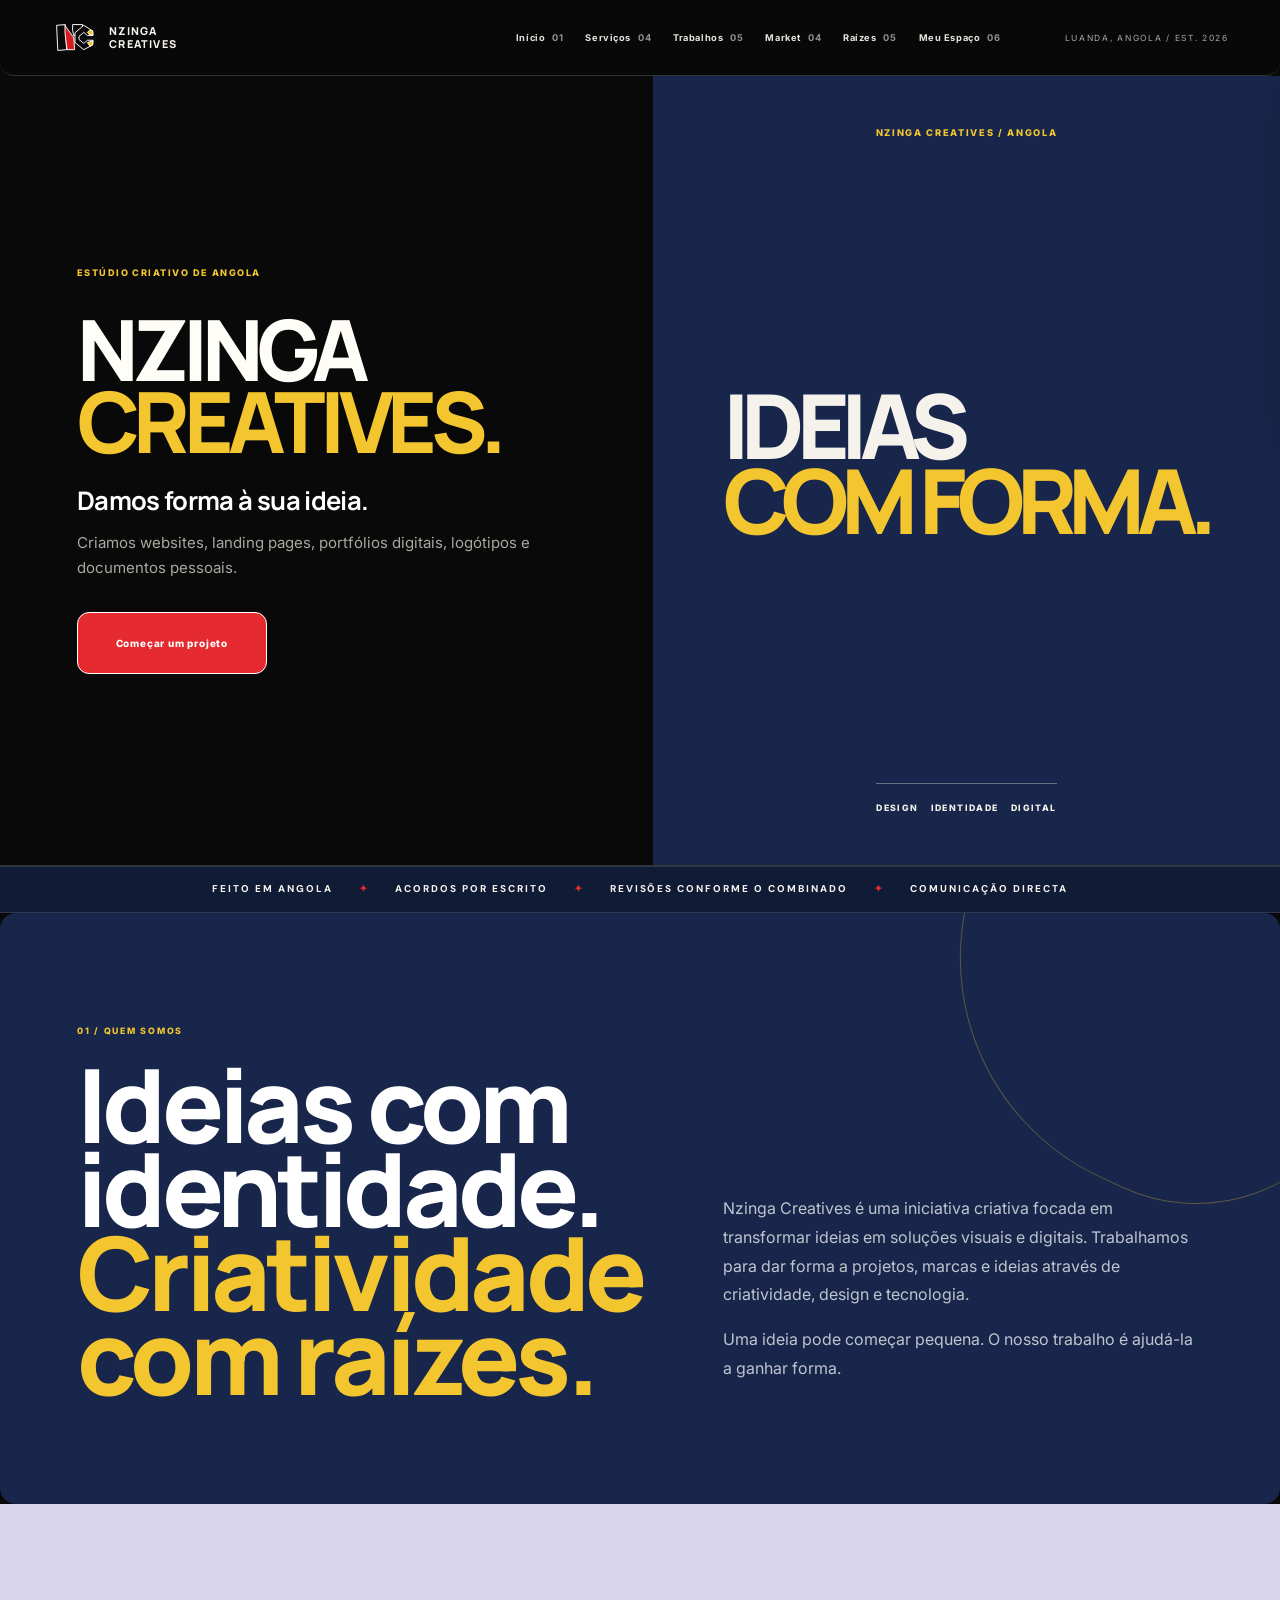
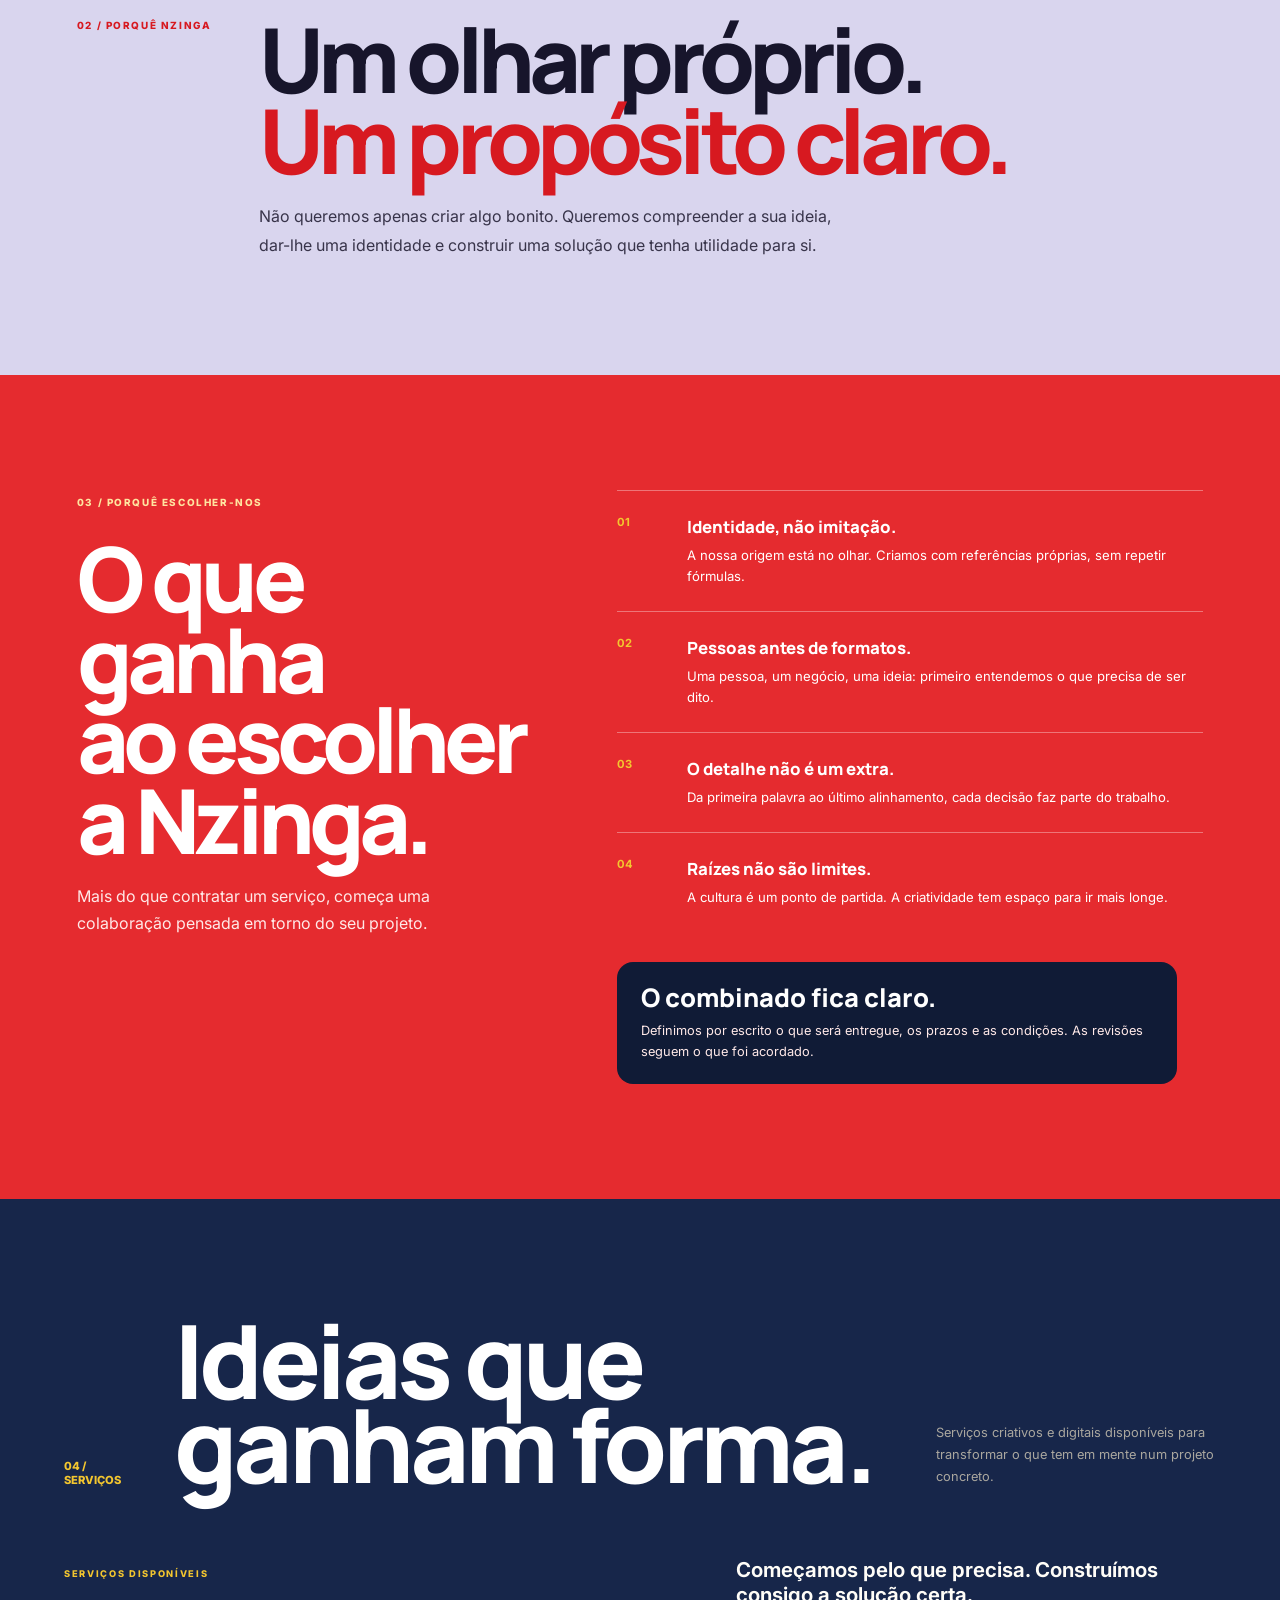
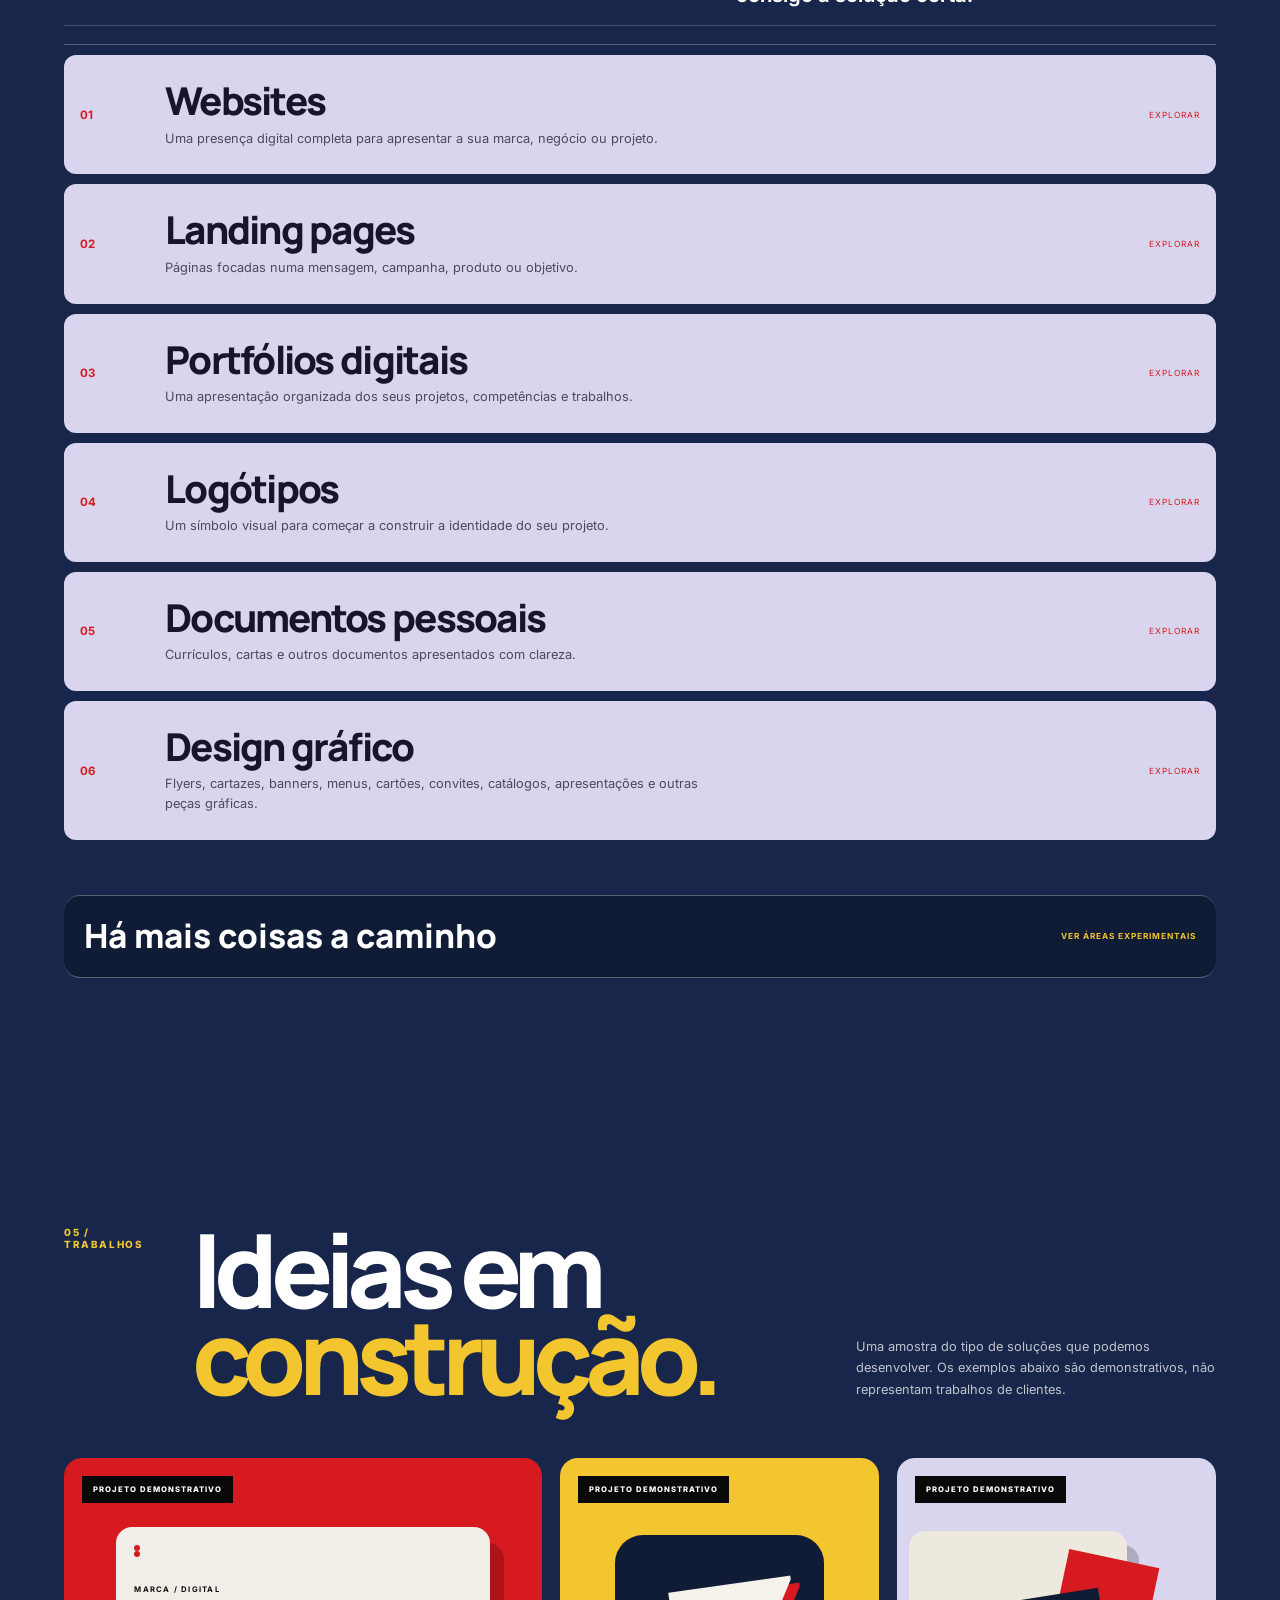
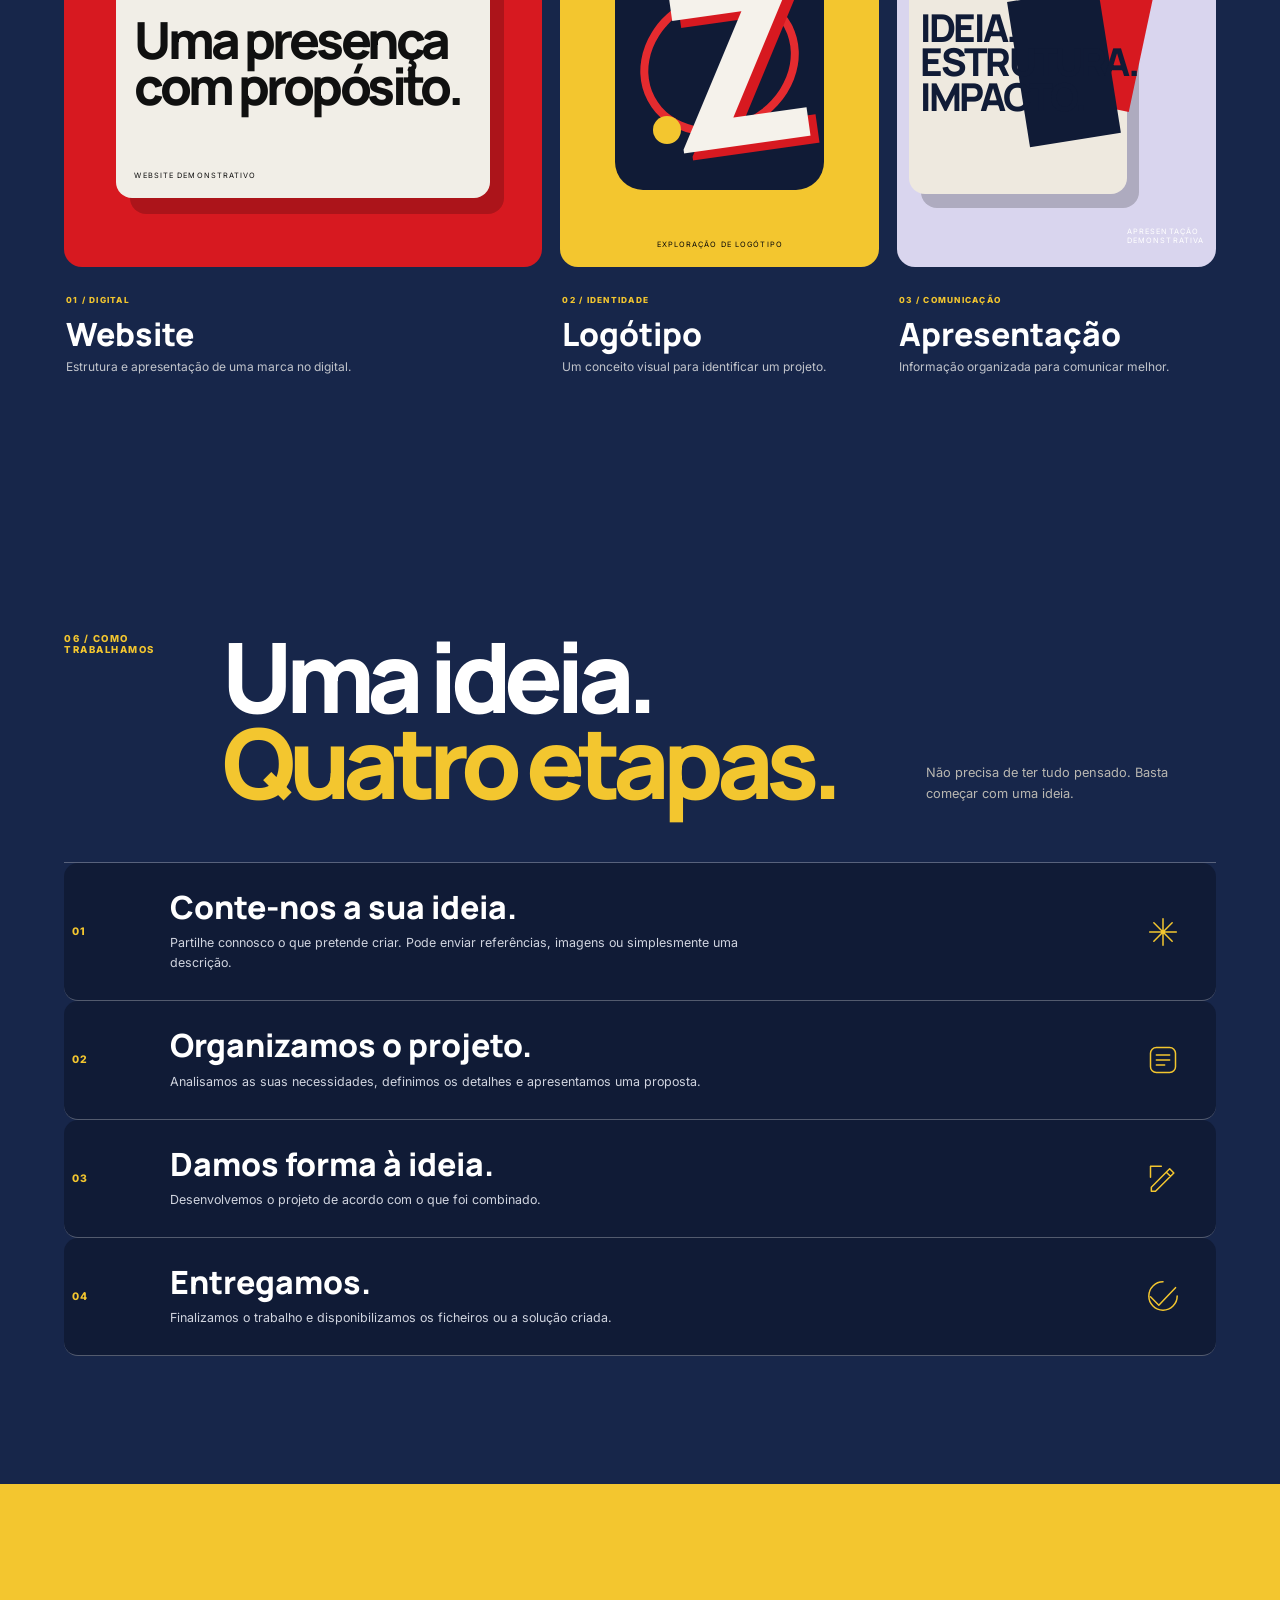
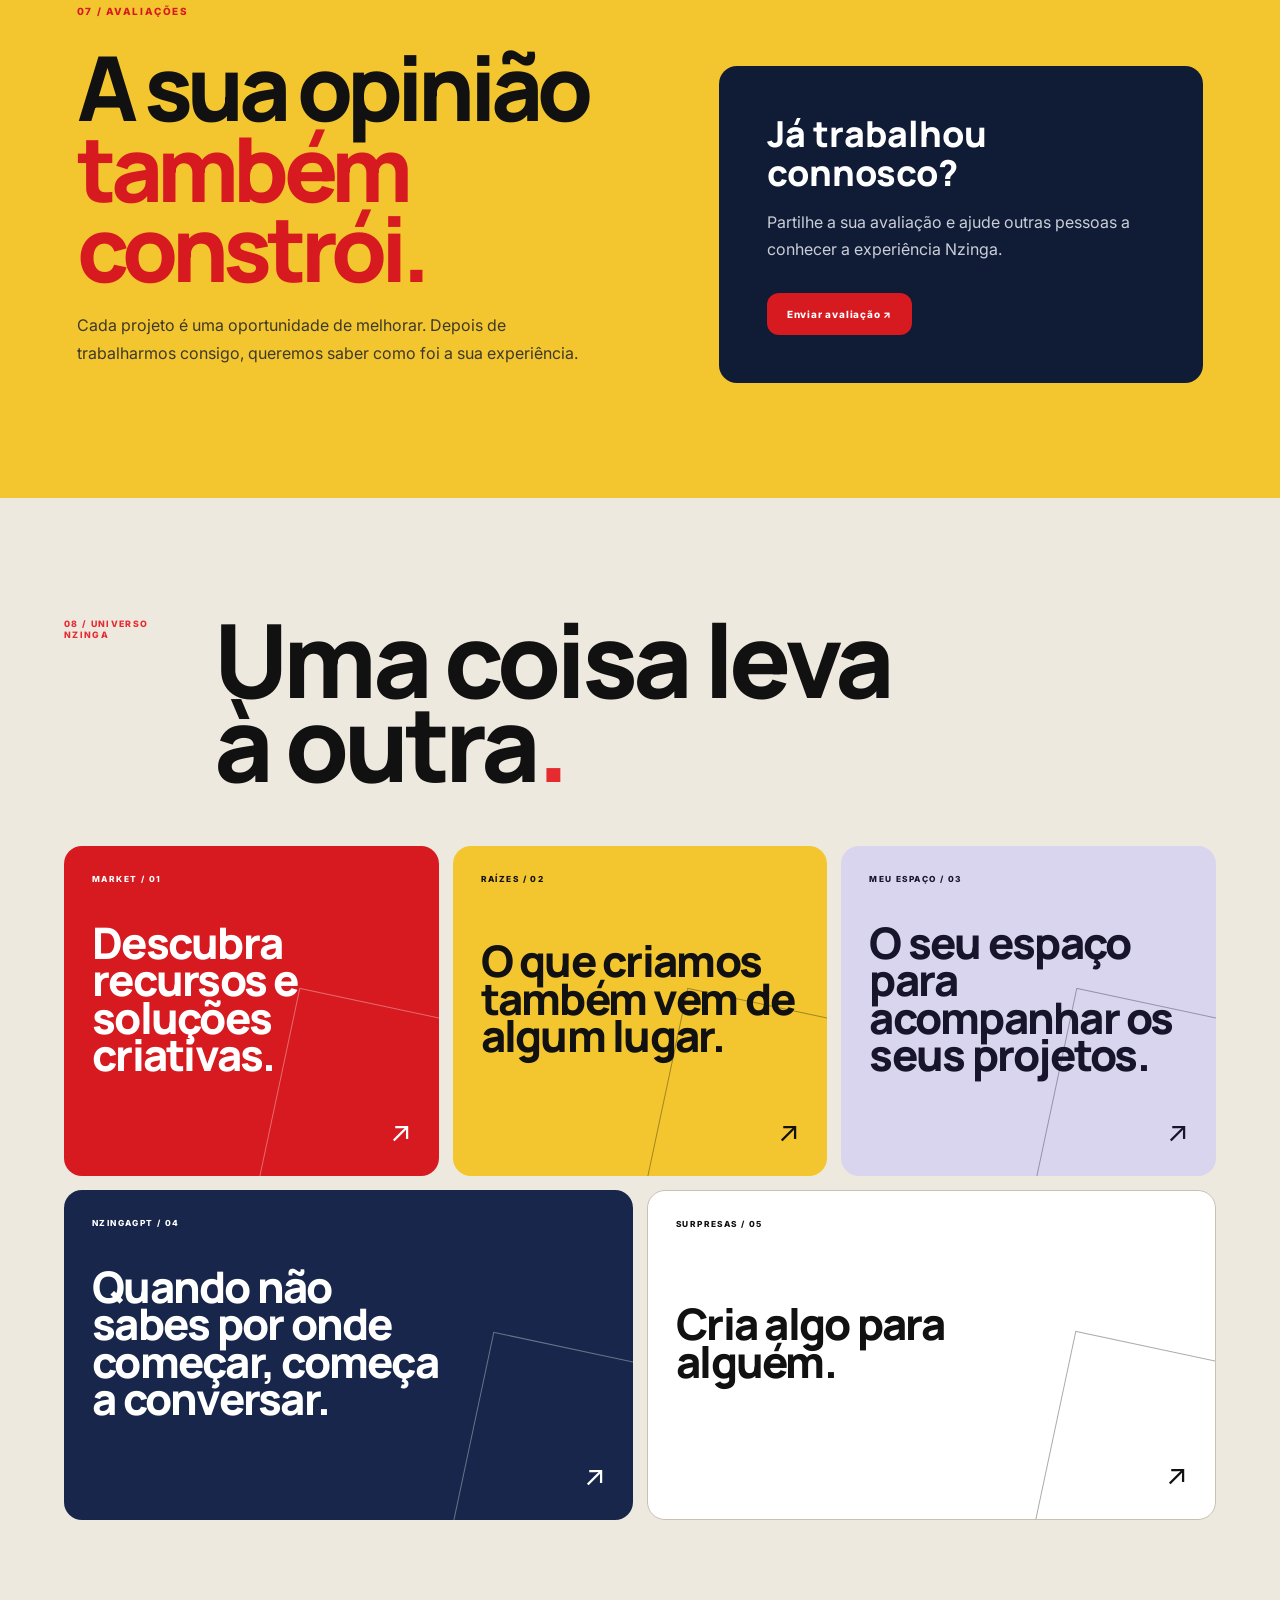
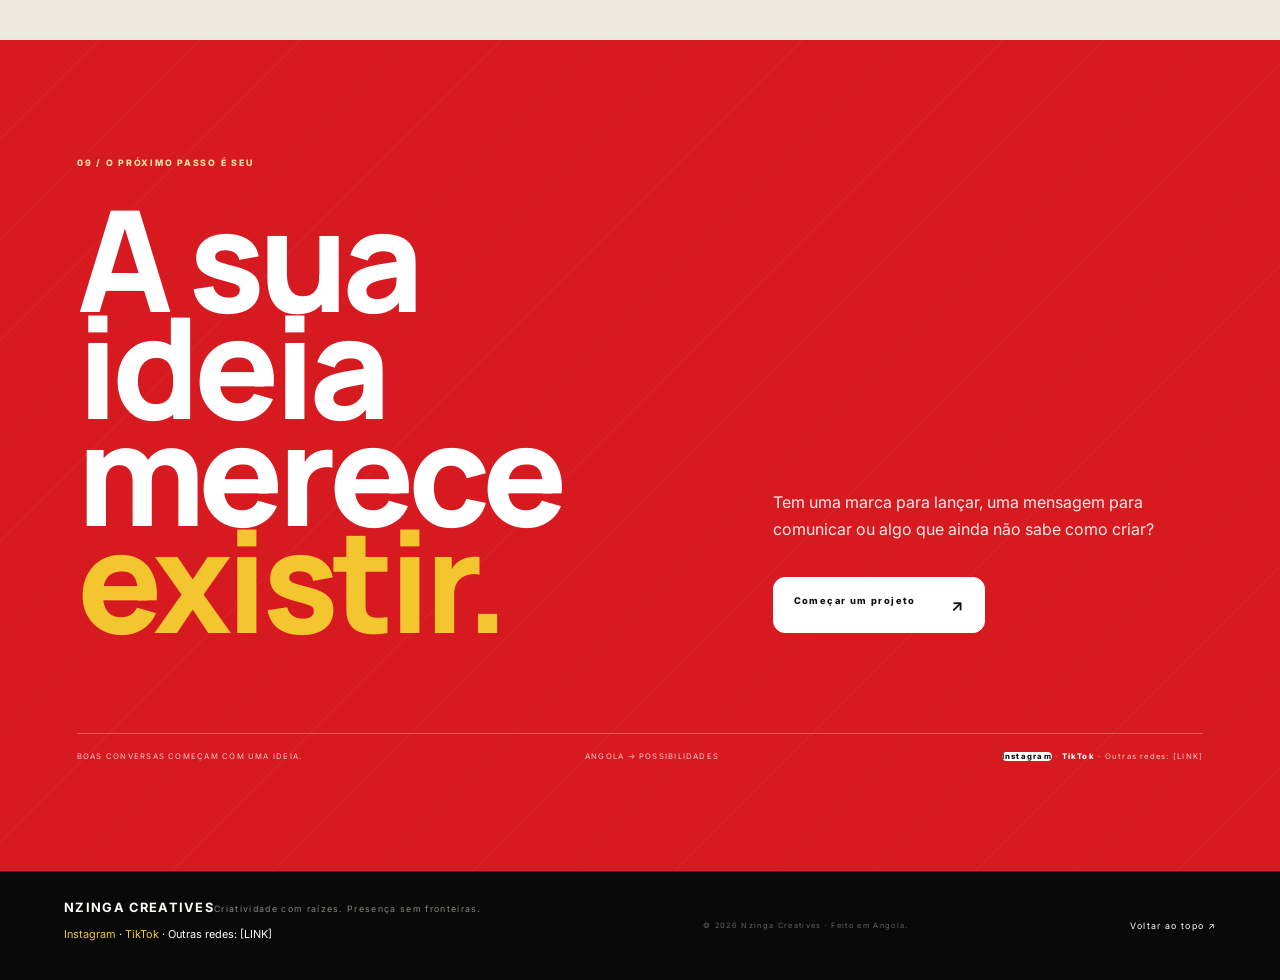
==== commit 92c03783: "Inclui design gráfico nos serviços da página inicial" ====
--- a/index.html
+++ b/index.html
@@ -22,6 +22,7 @@
     <a class="nz-service-item" href="/servicos.html"><b>03</b><span><strong>Portfólios digitais</strong><small>Uma apresentação organizada dos seus projetos, competências e trabalhos.</small></span><i>EXPLORAR</i></a>
     <a class="nz-service-item" href="/servicos.html"><b>04</b><span><strong>Logótipos</strong><small>Um símbolo visual para começar a construir a identidade do seu projeto.</small></span><i>EXPLORAR</i></a>
     <a class="nz-service-item" href="/servicos.html"><b>05</b><span><strong>Documentos pessoais</strong><small>Currículos, cartas e outros documentos apresentados com clareza.</small></span><i>EXPLORAR</i></a>
+    <a class="nz-service-item" href="/servicos.html"><b>06</b><span><strong>Design gráfico</strong><small>Flyers, cartazes, banners, menus, cartões, convites, catálogos, apresentações e outras peças gráficas.</small></span><i>EXPLORAR</i></a>
   </div>
   <details class="nz-experimental"><summary><span>Há mais coisas a caminho</span><b>VER ÁREAS EXPERIMENTAIS</b></summary><div><p>Estamos também a explorar outras áreas. Ainda não fazem parte dos serviços regulares, mas podemos conversar sobre pedidos experimentais.</p><ul><li>Flyers e peças de design gráfico</li><li>Branding e identidade visual</li><li>Edição de vídeo e fotografia</li><li>Motion design e produção audiovisual</li><li>Marketing digital</li><li>Manuais de marca</li></ul></div></details>
 </section>
--- a/home-overrides.css
+++ b/home-overrides.css
@@ -420,3 +420,17 @@
 @media(max-width:850px){.nz-home .hero-motion{min-height:460px}.nz-home .motion-stage{min-height:350px}.nz-home .motion-piece{width:65%;height:76%}}
 @media(max-width:600px){.nz-home .nz-wordmark img{width:40px;height:33px}.nz-home .nz-wordmark span{font-size:.55rem;letter-spacing:.1em}.nz-home .hero-motion{min-height:410px;padding:18px 15px}.nz-home .motion-stage{min-height:310px}.nz-home .motion-piece{min-height:220px;width:67%}.nz-home .motion-editorial{width:44%;min-height:205px}.nz-home .motion-stamp{width:48px;height:48px;font-size:.42rem}.nz-home .motion-bottomline{font-size:.43rem}}
 @media(prefers-reduced-motion:reduce){.nz-home .motion-piece{animation:none!important}}
+
+
+/* HERO — apresentação estática, sem motion graphics */
+.nz-home .hero-static{position:relative;display:flex;flex-direction:column;justify-content:space-between;min-height:440px;padding:clamp(24px,4vw,52px);overflow:hidden;background:#17264a;color:#f5f2eb}
+.nz-home .hero-static-kicker{font:800 .58rem/1.4 'Inter',sans-serif;letter-spacing:.18em;color:#f3c62f}
+.nz-home .hero-static-word{font:800 clamp(3rem,7vw,7.5rem)/.84 'Manrope',sans-serif;letter-spacing:-.095em;color:#f5f2eb}
+.nz-home .hero-static-word em{font-style:normal;color:#f3c62f}
+.nz-home .hero-static-bottom{display:flex;justify-content:space-between;gap:12px;padding-top:18px;border-top:1px solid rgba(245,242,235,.35);font:800 .55rem/1.3 'Inter',sans-serif;letter-spacing:.16em;color:#f5f2eb}
+.nz-home .hero-left .eyebrow{font-family:'Inter',sans-serif;font-weight:800;letter-spacing:.16em}
+.nz-home .hero-left h1{font-family:'Manrope',sans-serif;font-weight:800;letter-spacing:-.075em;line-height:.86}
+.nz-home .hero-left .hero-slogan{font-family:'Manrope',sans-serif;font-weight:700;letter-spacing:-.025em}
+.nz-home .nz-wordmark span{font-size:.68rem;letter-spacing:.11em}
+@media(max-width:850px){.nz-home .hero-static{min-height:360px}}
+@media(max-width:600px){.nz-home .hero-static{min-height:300px;padding:22px 18px}.nz-home .hero-static-word{font-size:clamp(3rem,15vw,5rem)}.nz-home .hero-static-bottom{font-size:.48rem}}
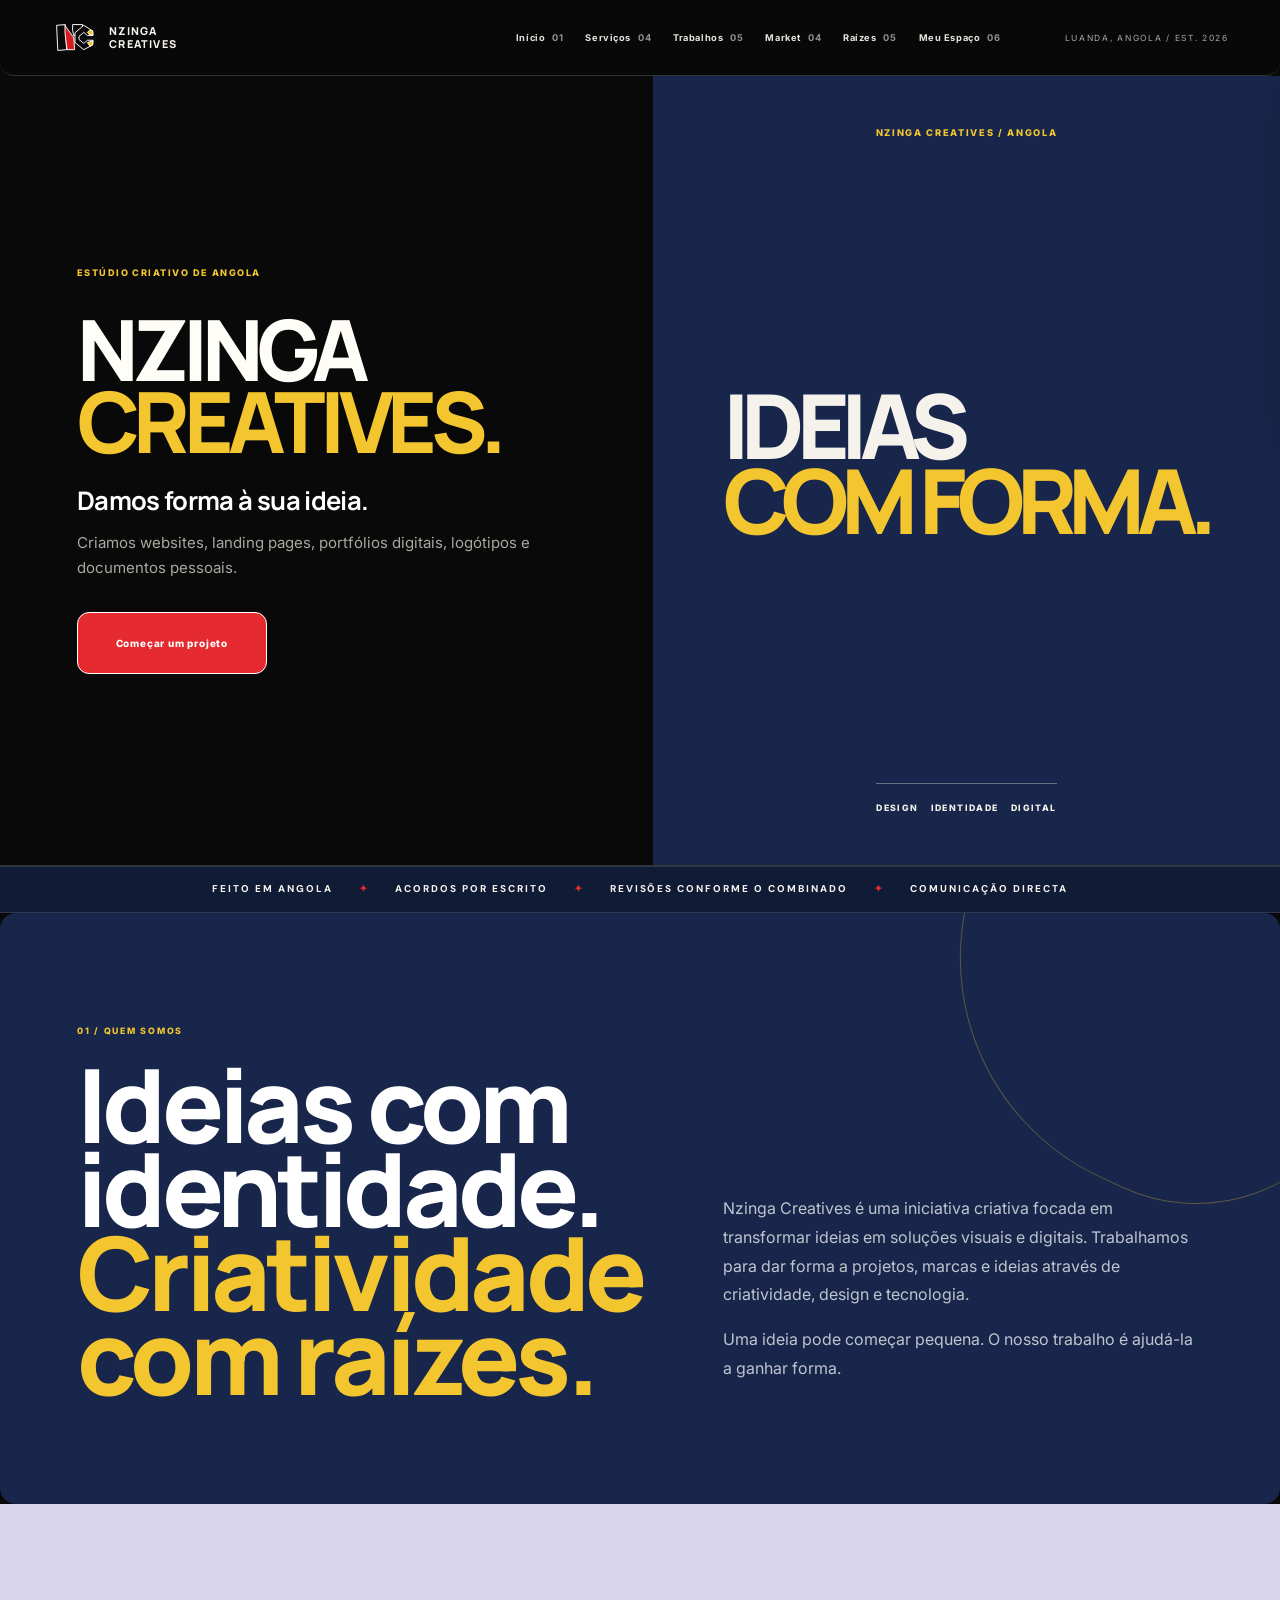
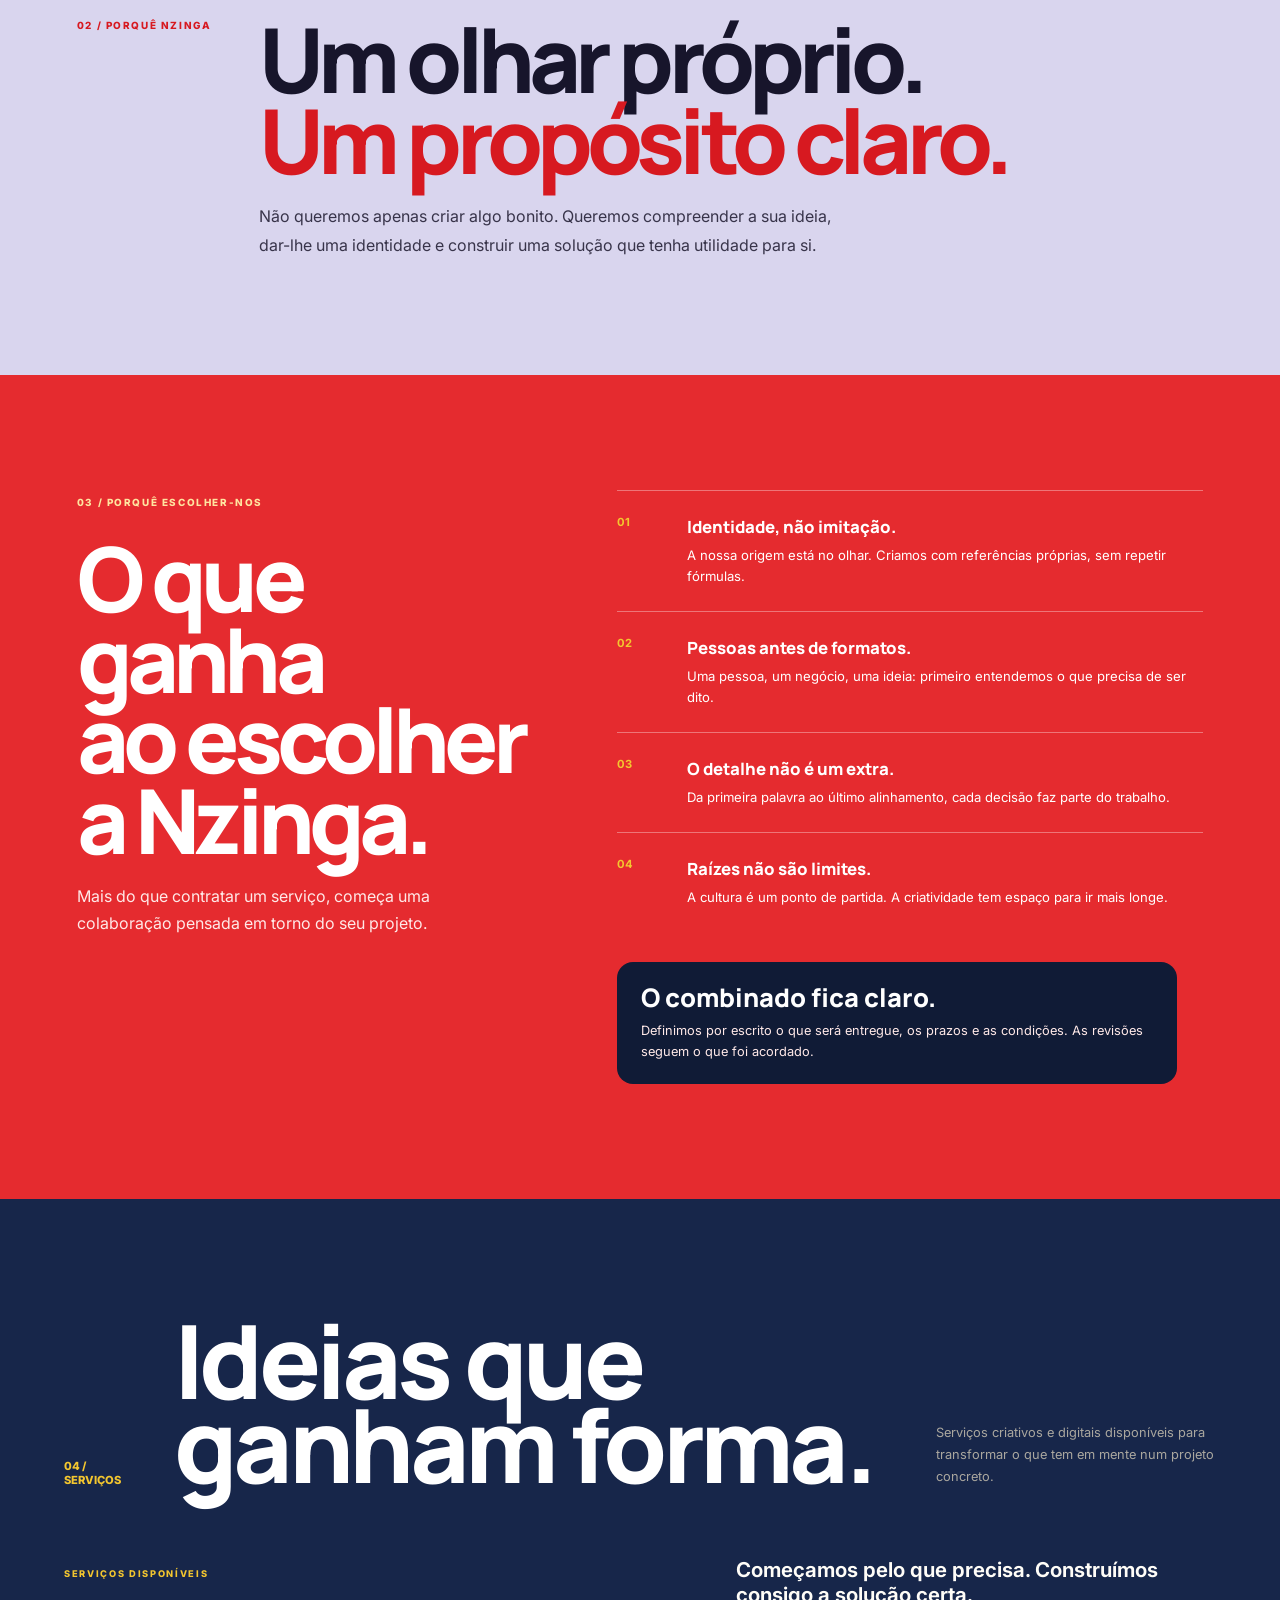
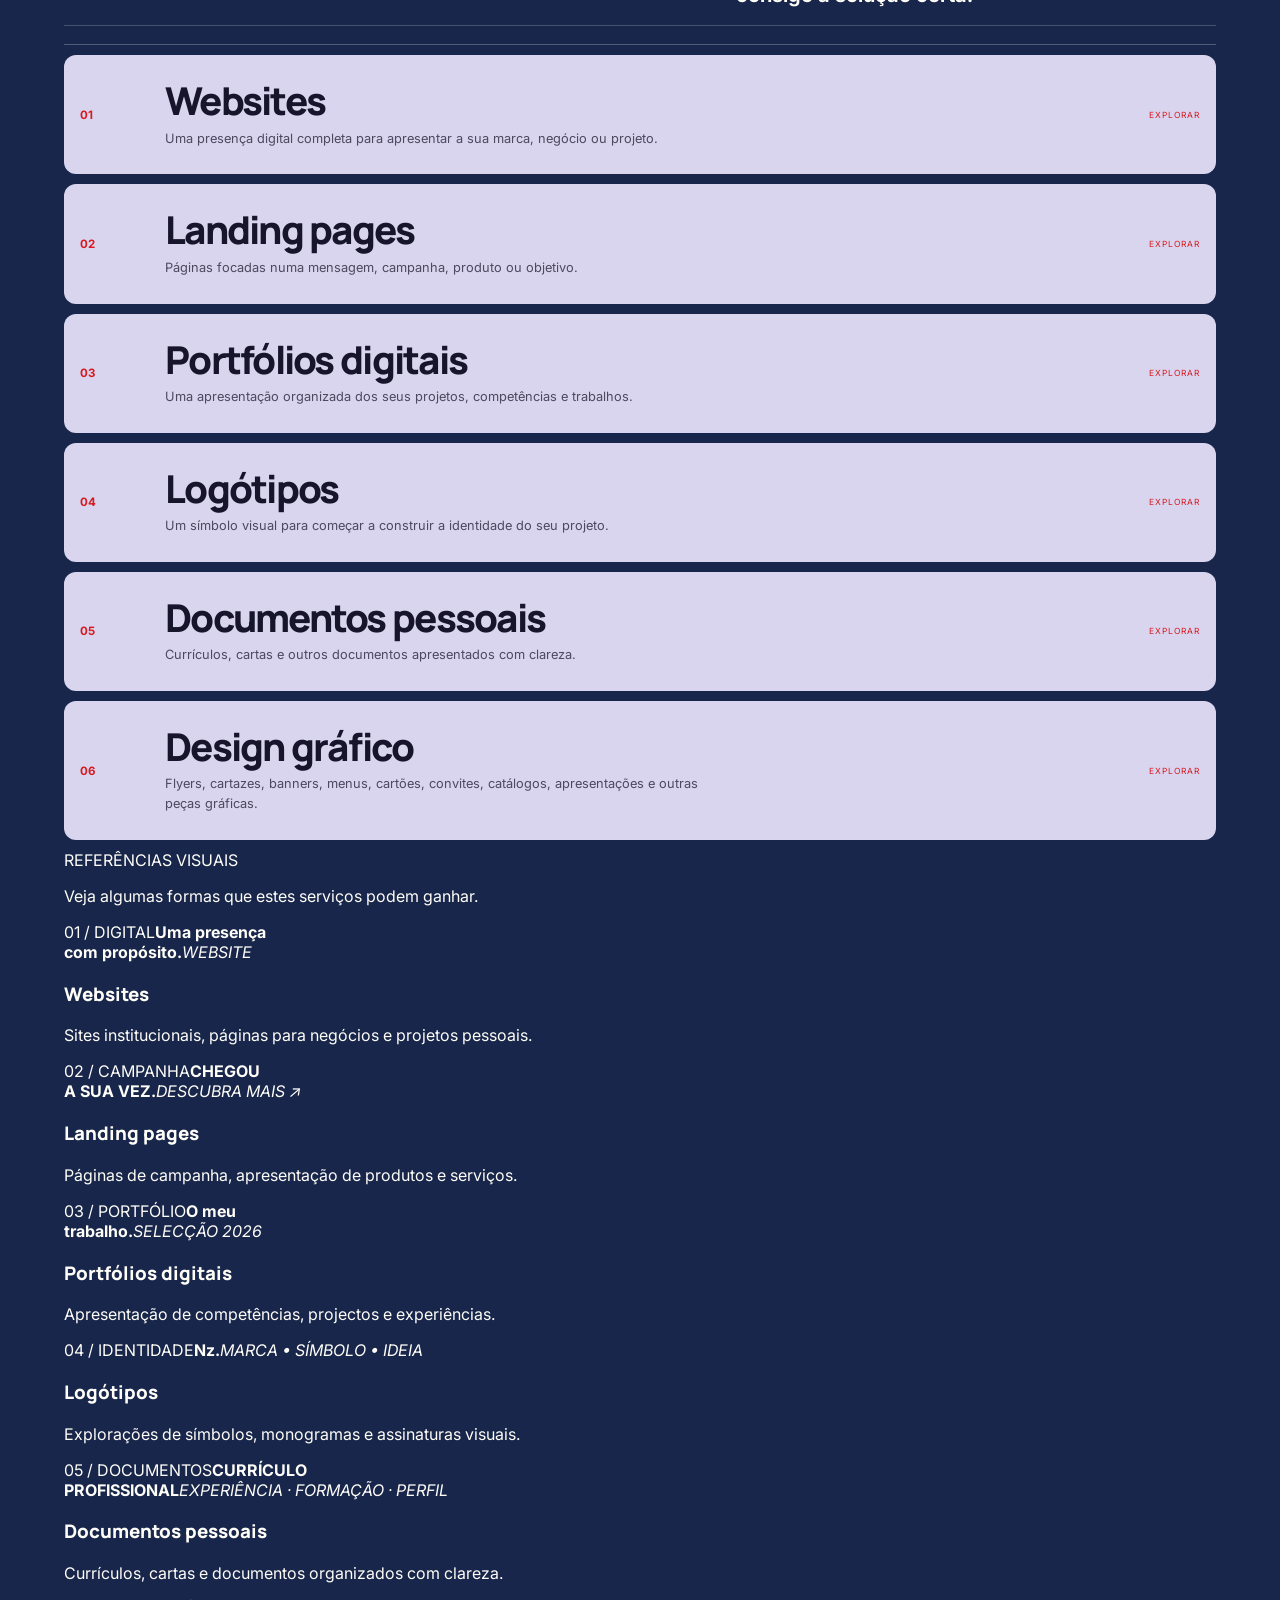
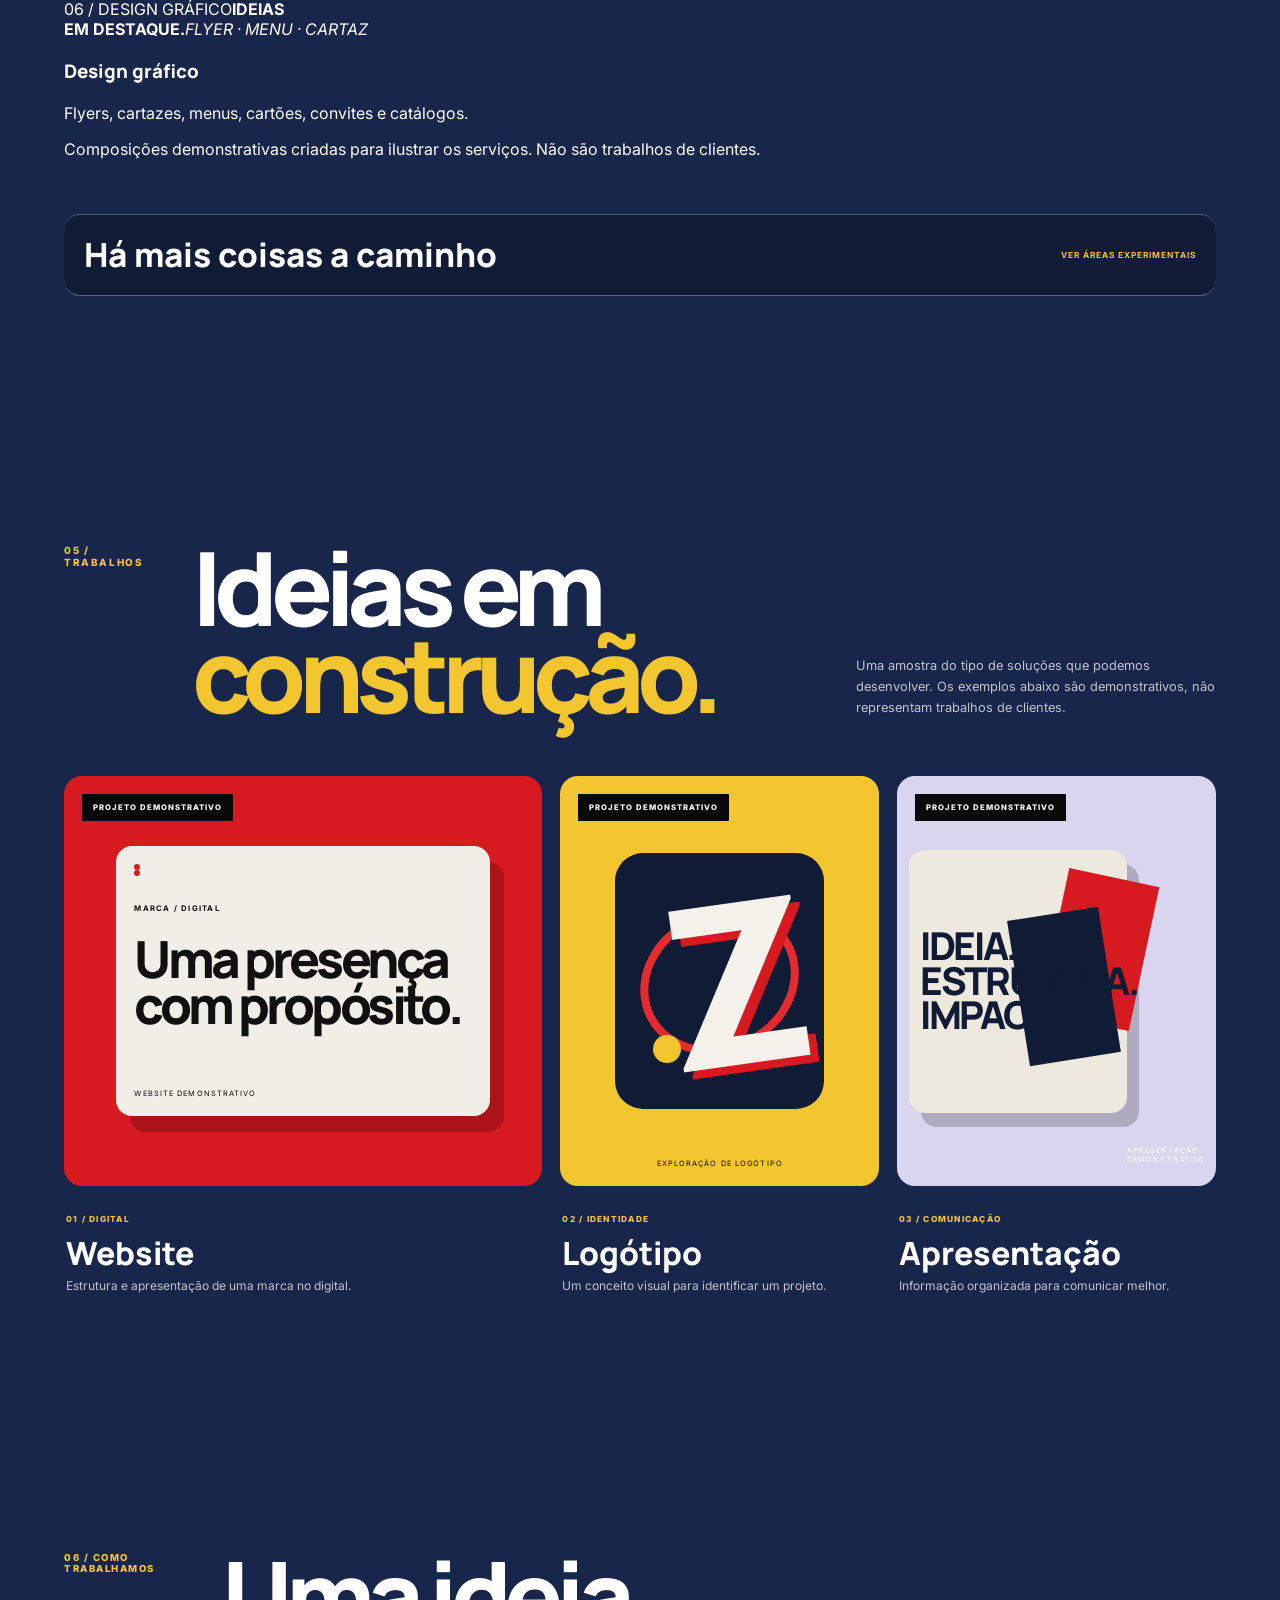
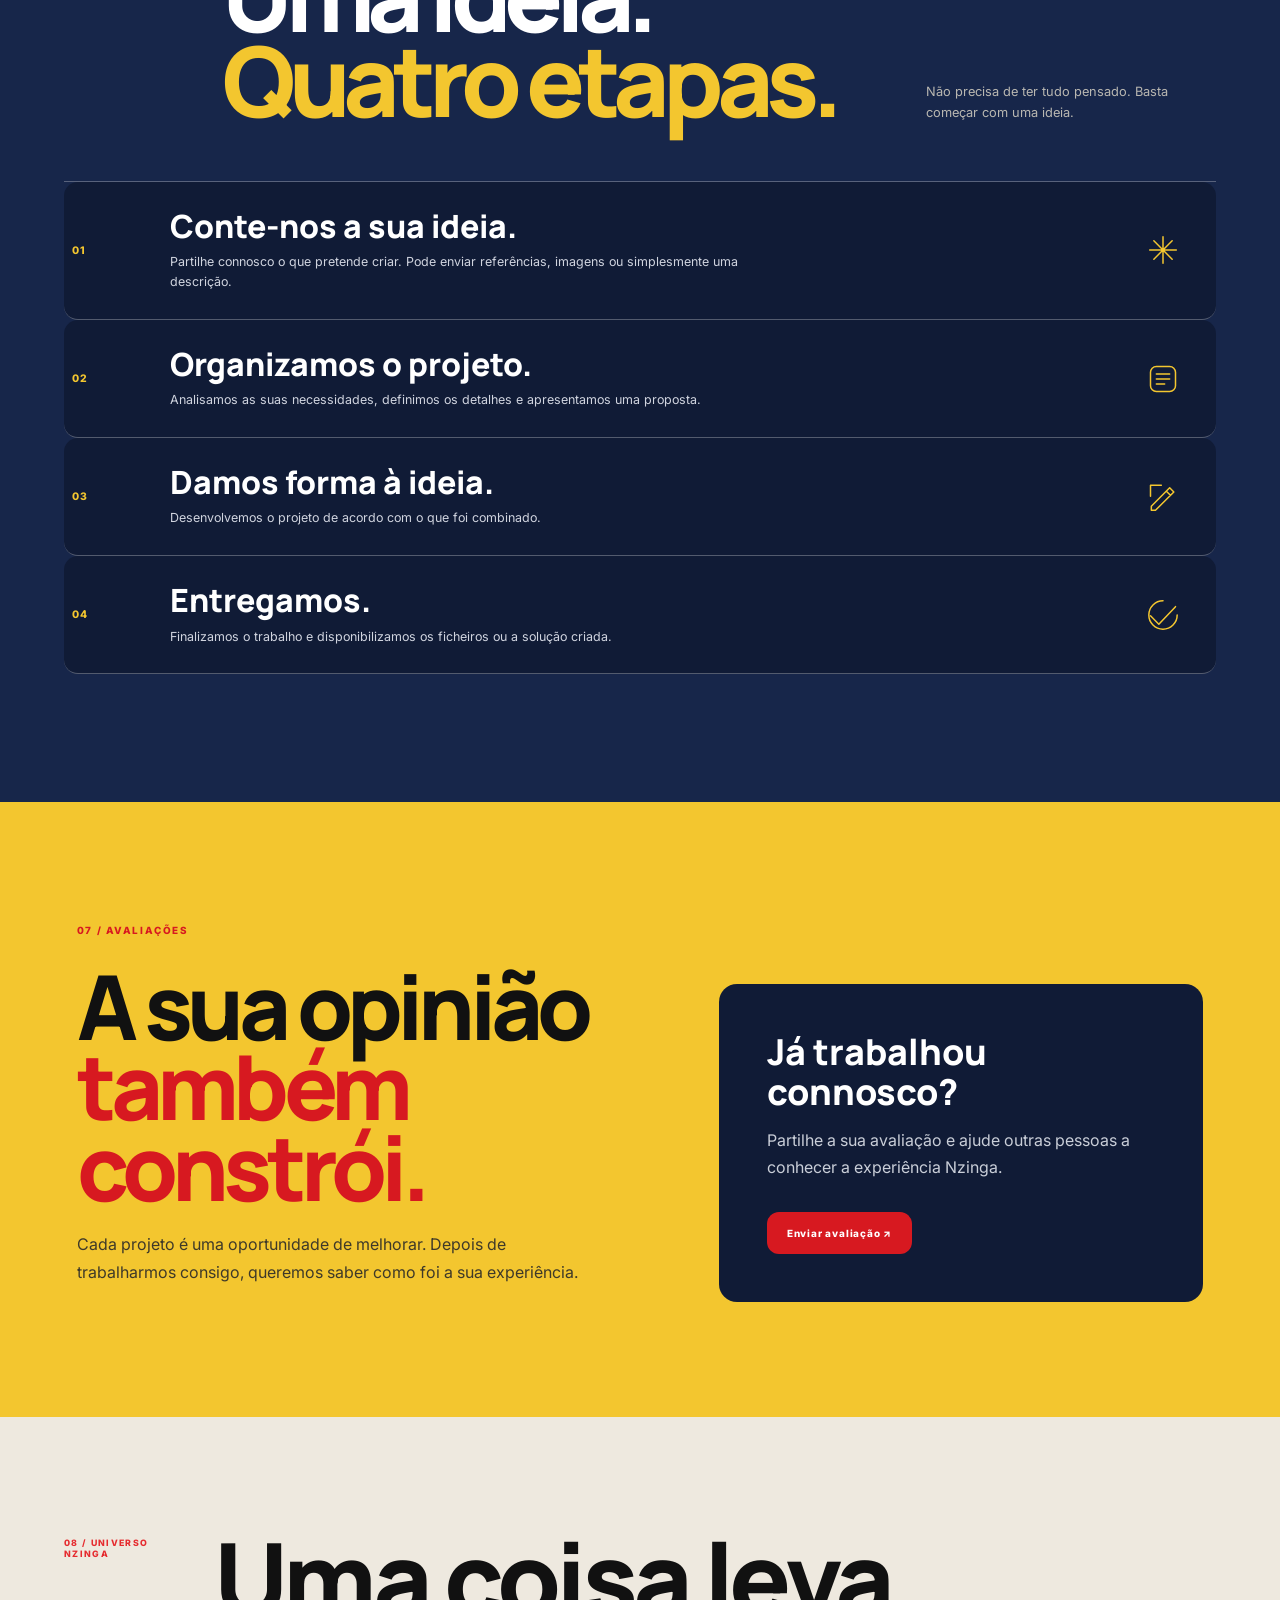
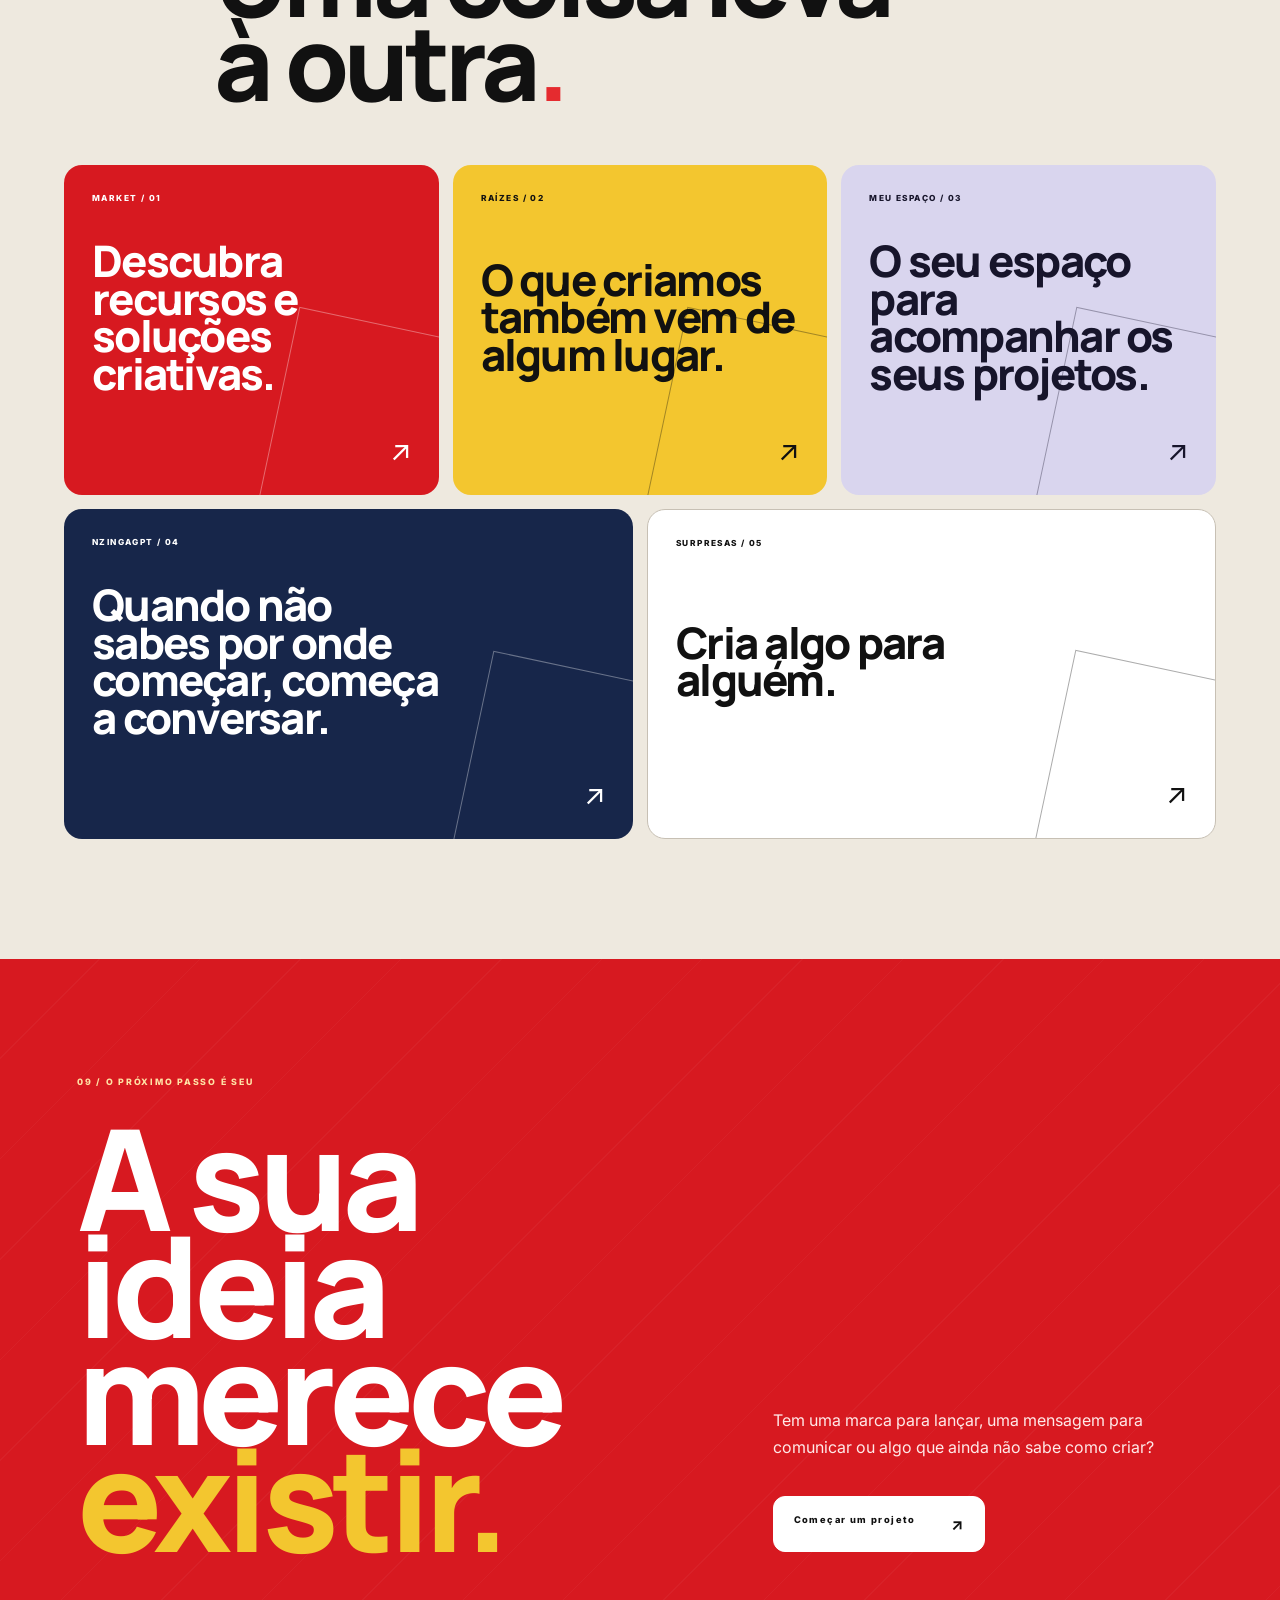
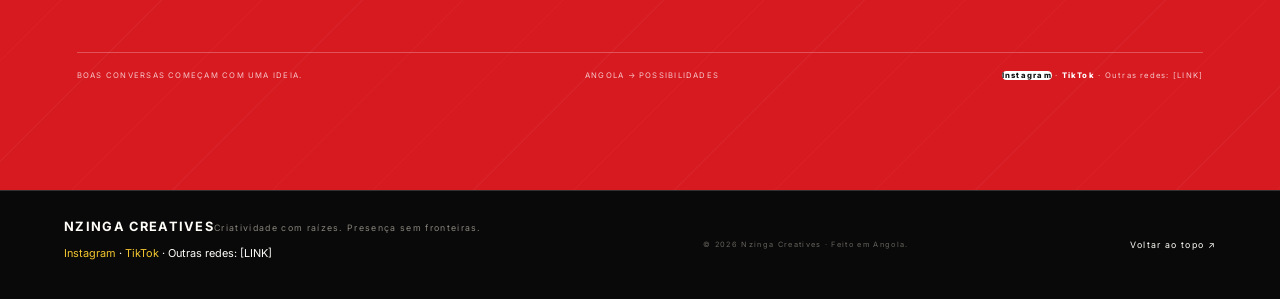
==== commit 60179b4d: "Adiciona galeria demonstrativa aos serviços da página inicial" ====
--- a/index.html
+++ b/index.html
@@ -24,6 +24,18 @@
     <a class="nz-service-item" href="/servicos.html"><b>05</b><span><strong>Documentos pessoais</strong><small>Currículos, cartas e outros documentos apresentados com clareza.</small></span><i>EXPLORAR</i></a>
     <a class="nz-service-item" href="/servicos.html"><b>06</b><span><strong>Design gráfico</strong><small>Flyers, cartazes, banners, menus, cartões, convites, catálogos, apresentações e outras peças gráficas.</small></span><i>EXPLORAR</i></a>
   </div>
+  <div class="nz-service-showcase" aria-label="Exemplos visuais dos serviços Nzinga">
+    <div class="nz-showcase-heading"><span>REFERÊNCIAS VISUAIS</span><p>Veja algumas formas que estes serviços podem ganhar.</p></div>
+    <div class="nz-showcase-grid">
+      <article class="nz-showcase-card"><div class="showcase-art art-website"><span>01 / DIGITAL</span><strong>Uma presença<br>com propósito.</strong><i>WEBSITE</i></div><h3>Websites</h3><p>Sites institucionais, páginas para negócios e projetos pessoais.</p></article>
+      <article class="nz-showcase-card"><div class="showcase-art art-landing"><span>02 / CAMPANHA</span><strong>CHEGOU<br>A SUA VEZ.</strong><i>DESCUBRA MAIS ↗</i></div><h3>Landing pages</h3><p>Páginas de campanha, apresentação de produtos e serviços.</p></article>
+      <article class="nz-showcase-card"><div class="showcase-art art-portfolio"><span>03 / PORTFÓLIO</span><strong>O meu<br>trabalho.</strong><i>SELECÇÃO 2026</i></div><h3>Portfólios digitais</h3><p>Apresentação de competências, projectos e experiências.</p></article>
+      <article class="nz-showcase-card"><div class="showcase-art art-logo"><span>04 / IDENTIDADE</span><b>Nz.</b><i>MARCA • SÍMBOLO • IDEIA</i></div><h3>Logótipos</h3><p>Explorações de símbolos, monogramas e assinaturas visuais.</p></article>
+      <article class="nz-showcase-card"><div class="showcase-art art-document"><span>05 / DOCUMENTOS</span><strong>CURRÍCULO<br>PROFISSIONAL</strong><i>EXPERIÊNCIA · FORMAÇÃO · PERFIL</i></div><h3>Documentos pessoais</h3><p>Currículos, cartas e documentos organizados com clareza.</p></article>
+      <article class="nz-showcase-card"><div class="showcase-art art-graphic"><span>06 / DESIGN GRÁFICO</span><strong>IDEIAS<br>EM DESTAQUE.</strong><i>FLYER · MENU · CARTAZ</i></div><h3>Design gráfico</h3><p>Flyers, cartazes, menus, cartões, convites e catálogos.</p></article>
+    </div>
+    <p class="nz-showcase-note">Composições demonstrativas criadas para ilustrar os serviços. Não são trabalhos de clientes.</p>
+  </div>
   <details class="nz-experimental"><summary><span>Há mais coisas a caminho</span><b>VER ÁREAS EXPERIMENTAIS</b></summary><div><p>Estamos também a explorar outras áreas. Ainda não fazem parte dos serviços regulares, mas podemos conversar sobre pedidos experimentais.</p><ul><li>Flyers e peças de design gráfico</li><li>Branding e identidade visual</li><li>Edição de vídeo e fotografia</li><li>Motion design e produção audiovisual</li><li>Marketing digital</li><li>Manuais de marca</li></ul></div></details>
 </section>
 
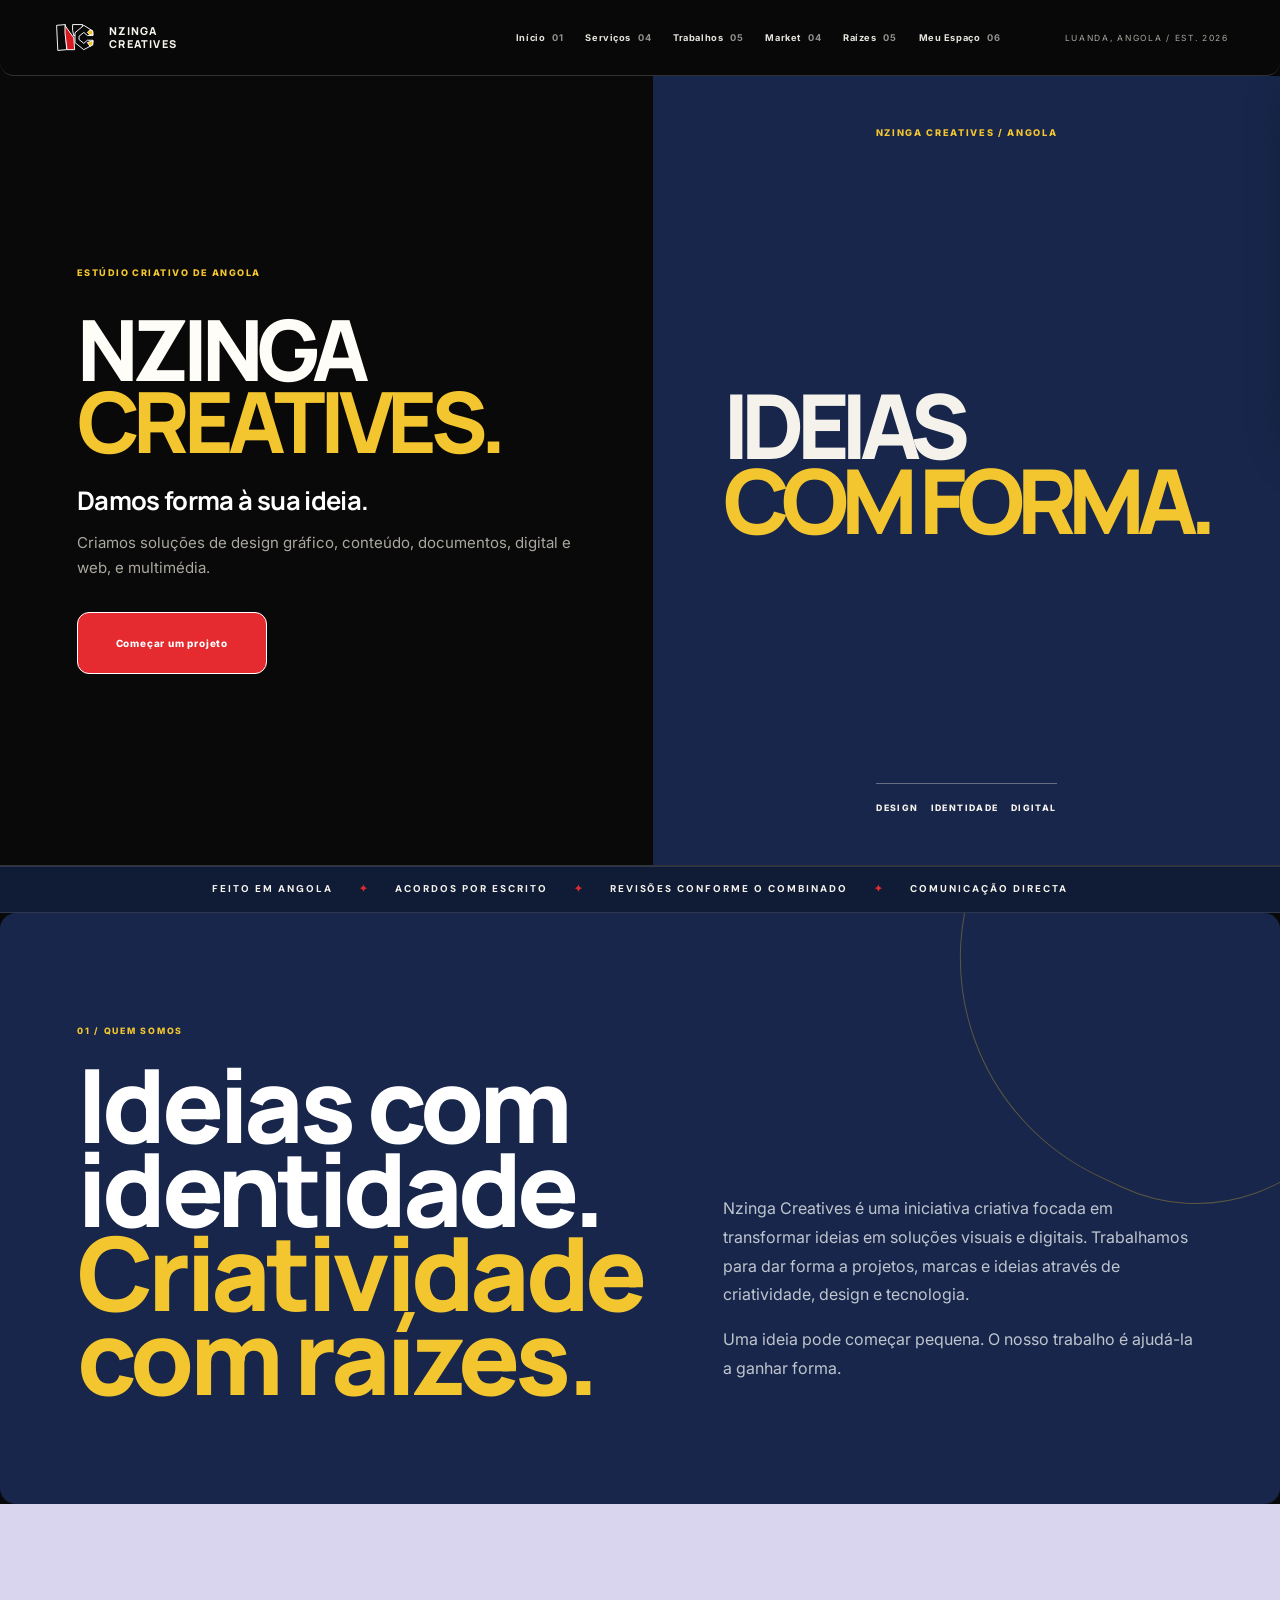
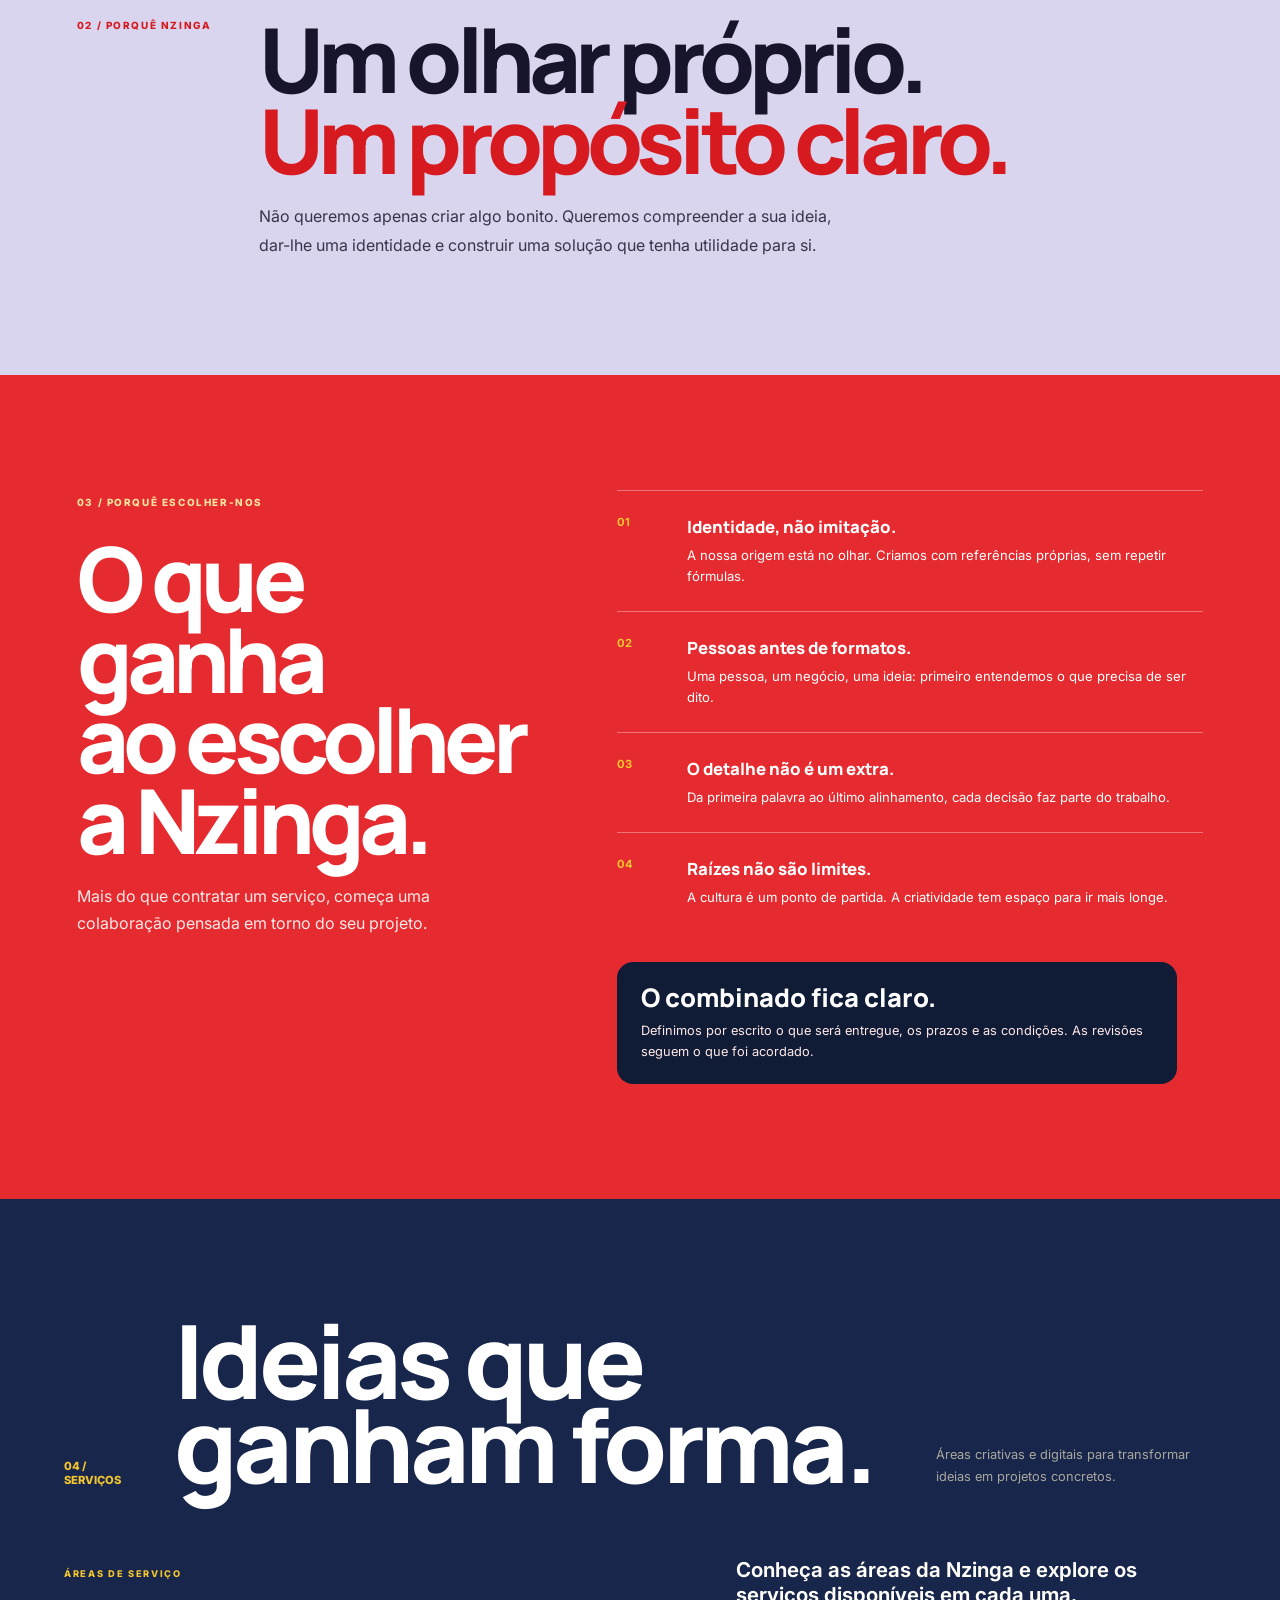
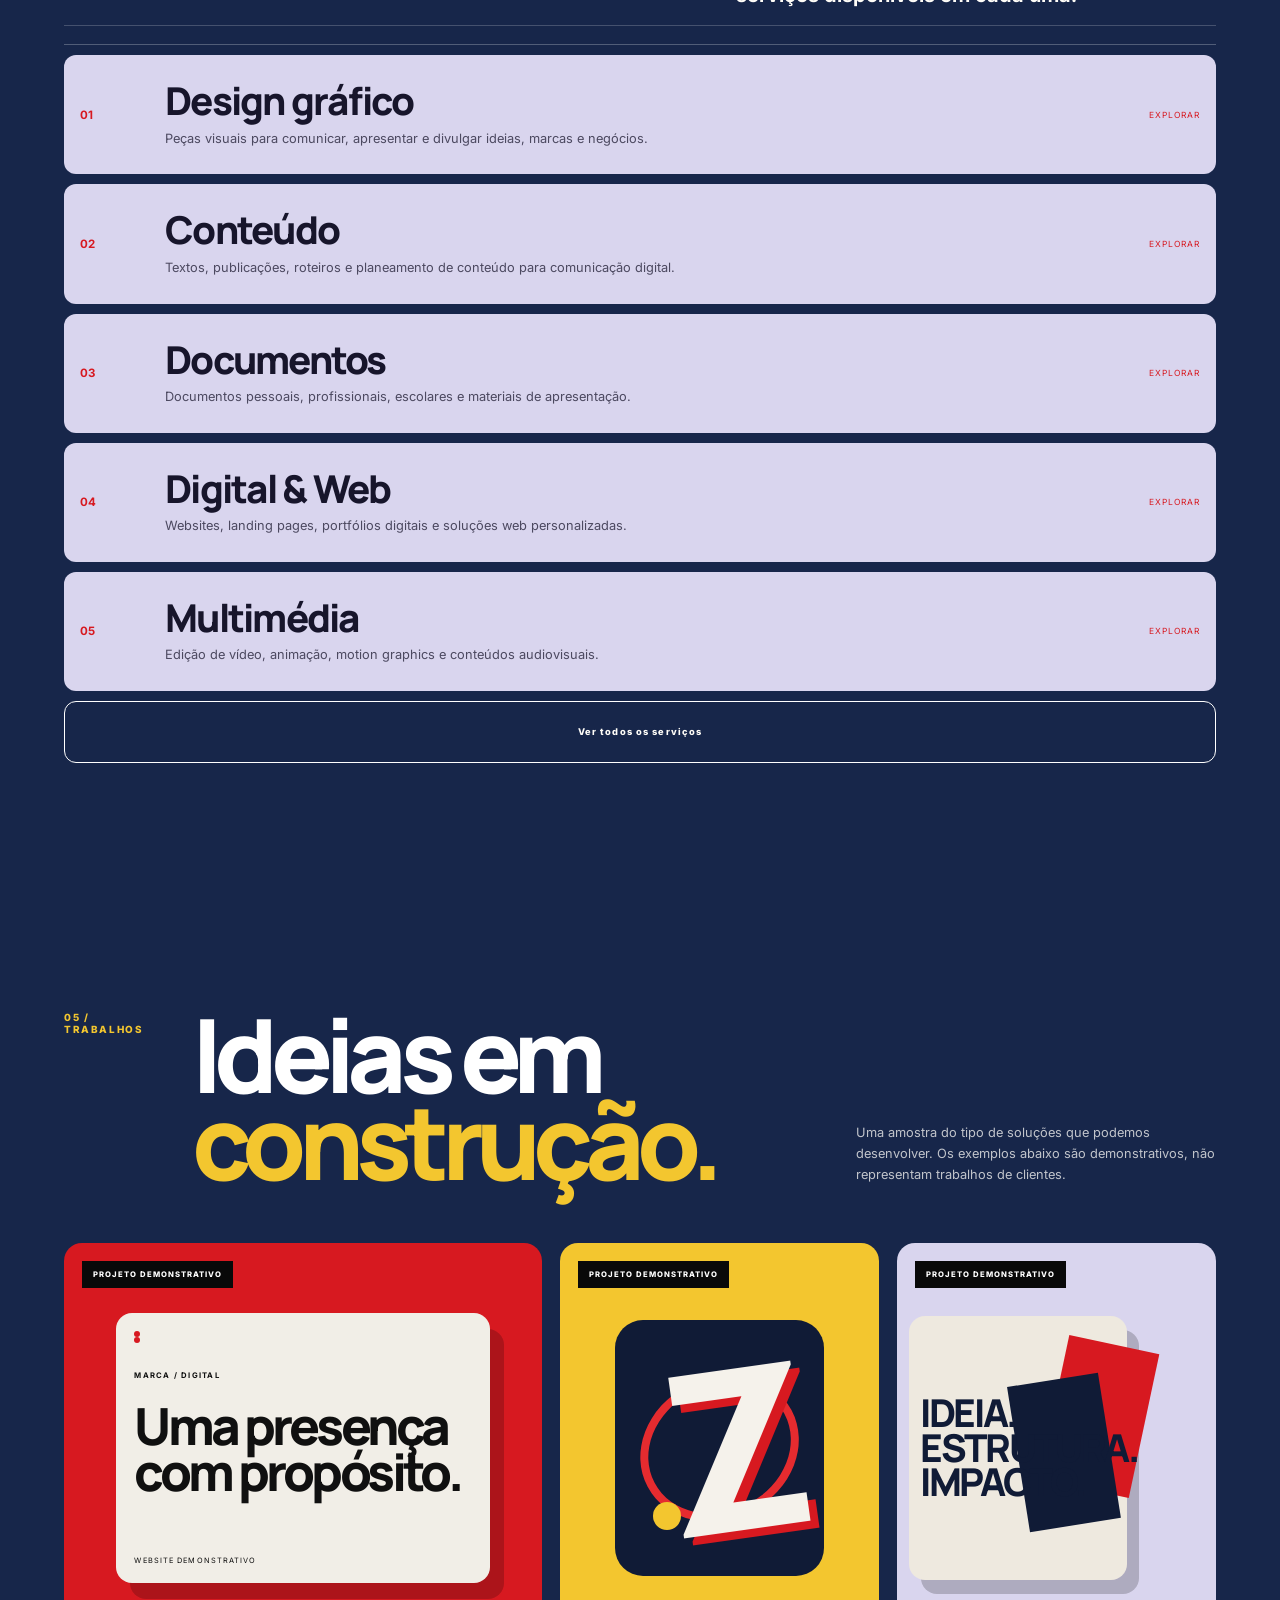
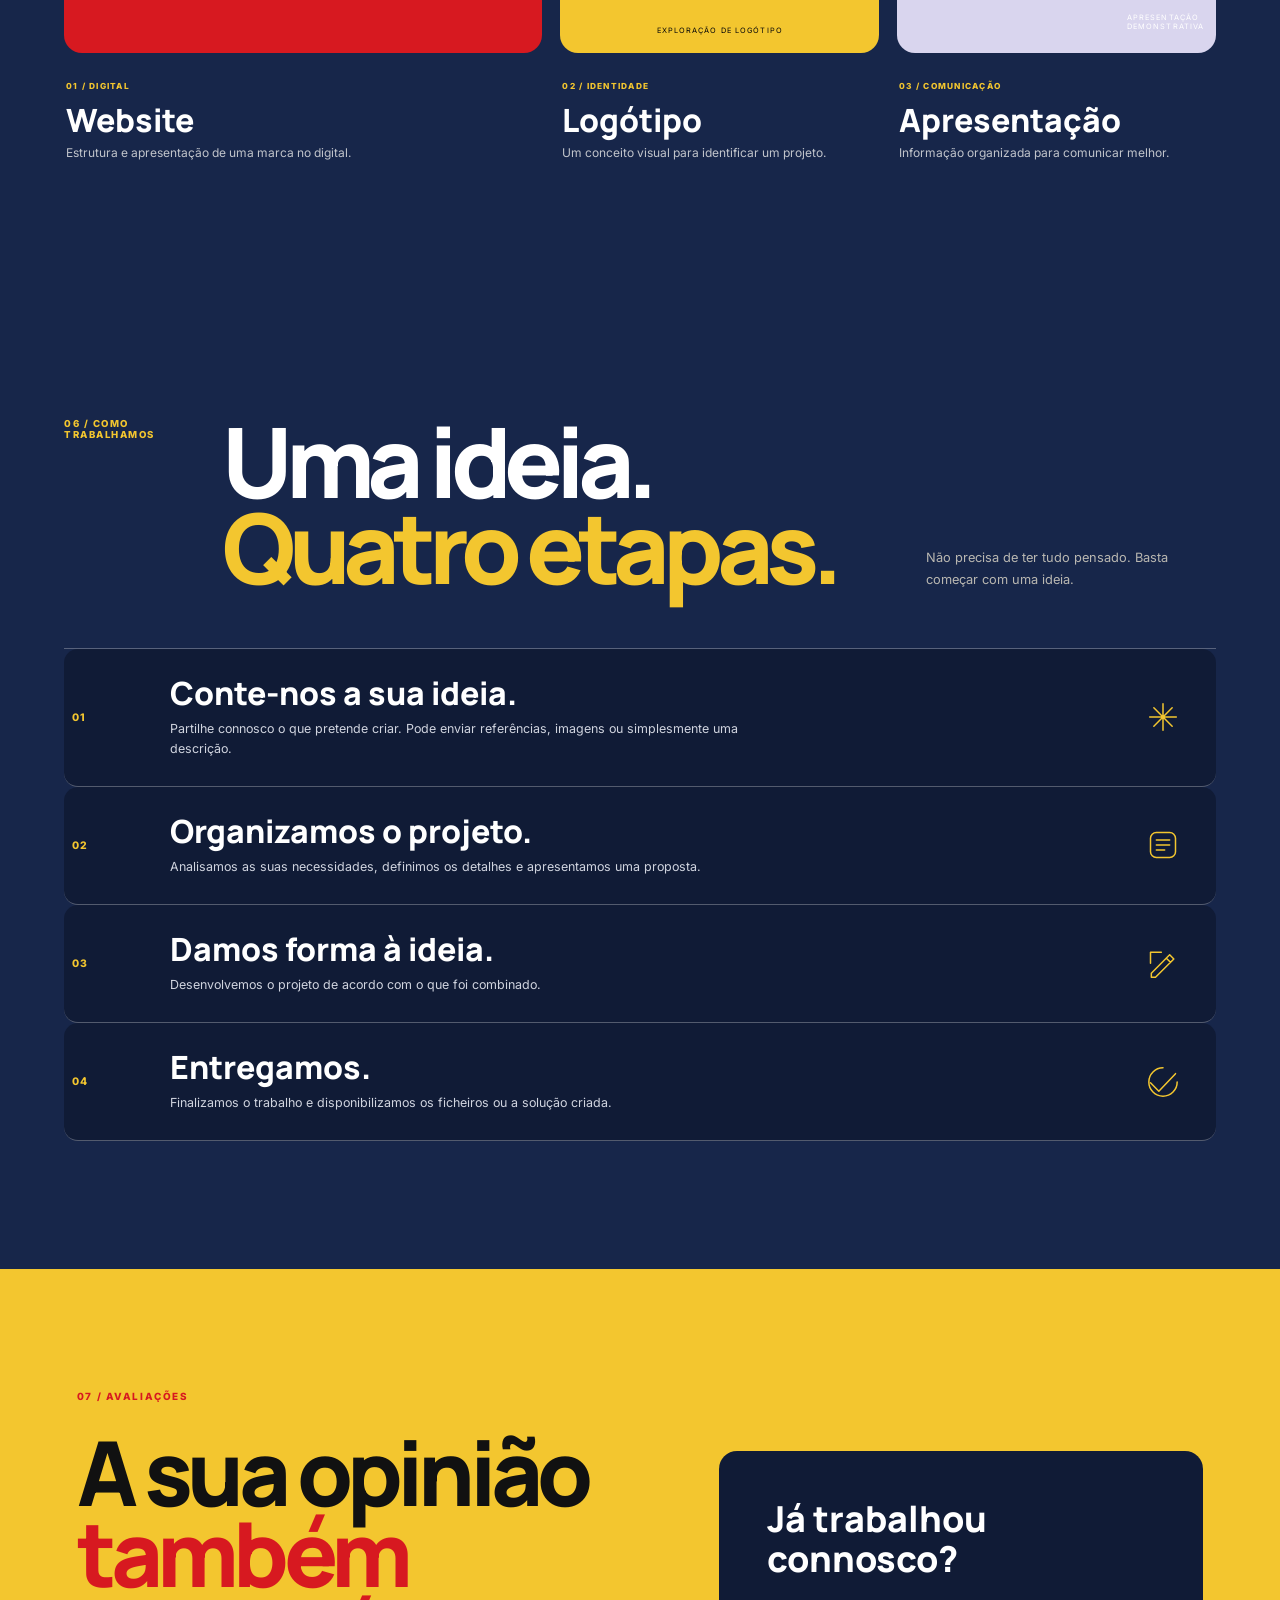
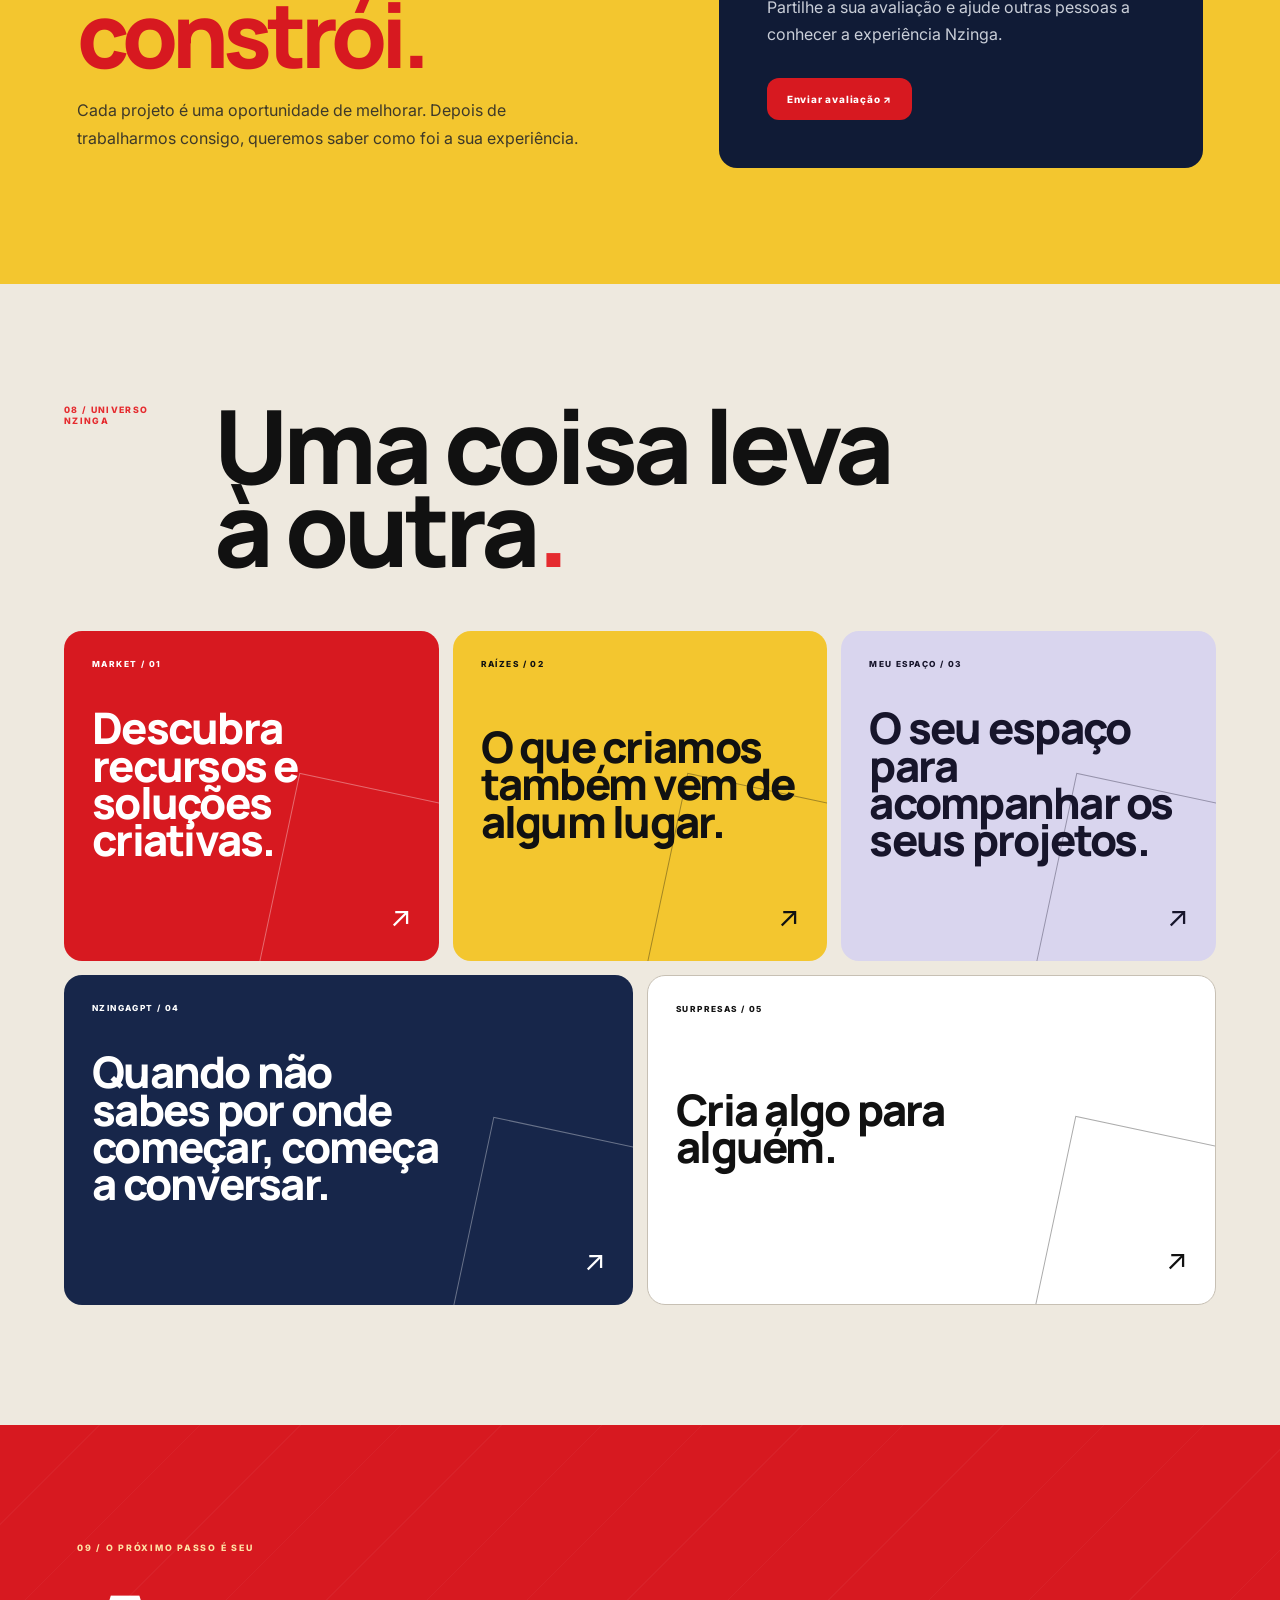
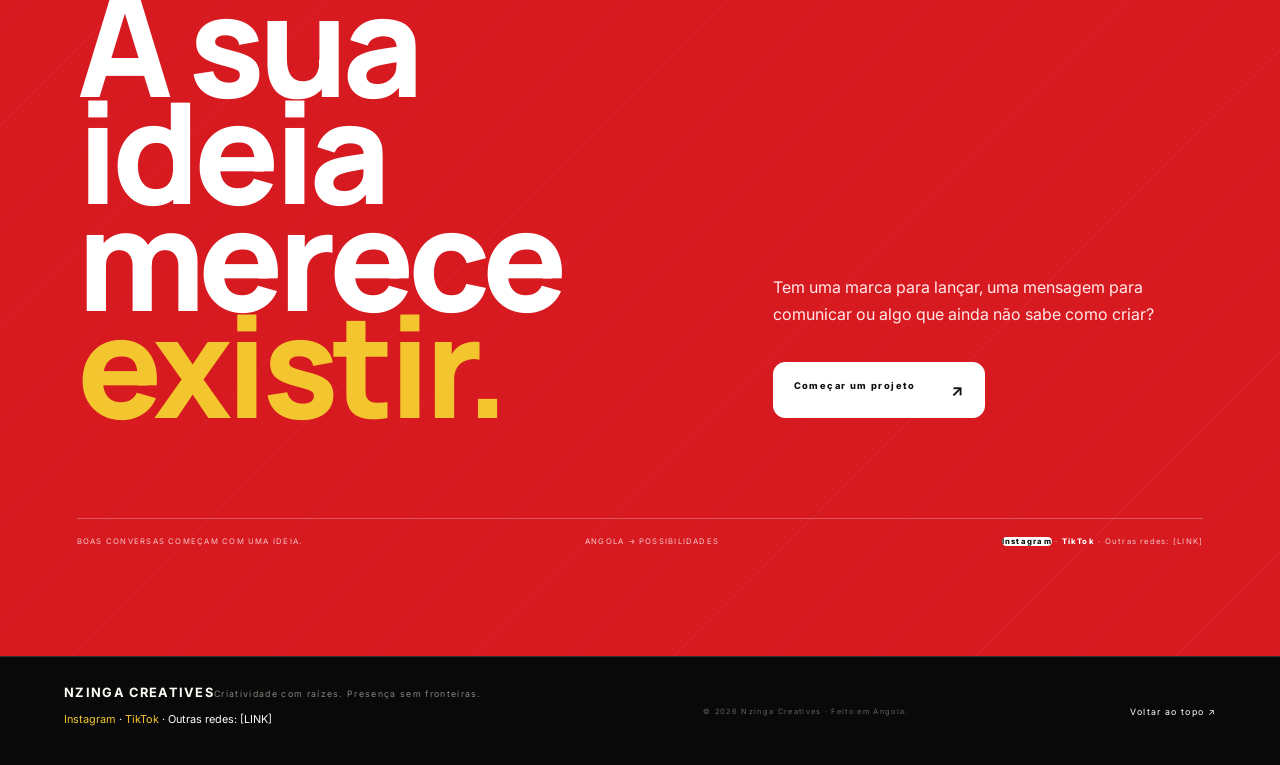
==== commit 13f845aa: "Simplifica áreas de serviços na página inicial" ====
--- a/index.html
+++ b/index.html
@@ -12,31 +12,18 @@
 <div class="drawer-brand"><img src="/nzinga-mark-2026.svg" alt="Nzinga Creatives"><span>NZINGA CREATIVES</span></div>
 <a href="#inicio">Início <small>01</small></a><a href="#o-que-fazemos">Serviços <small>04</small></a><a href="#trabalhos">Trabalhos <small>05</small></a><a href="/market.html">Market <small>04</small></a><a href="/raizes.html">Raízes <small>05</small></a><a href="/minha-nzinga.html">Meu Espaço <small>06</small></a><a class="drawer-cta" href="/servicos.html">Começar um projeto</a><span>LUANDA, ANGOLA / EST. 2026</span></nav>
 <main id="inicio">
-<section class="nz-hero"><div class="hero-left"><p class="eyebrow">ESTÚDIO CRIATIVO DE ANGOLA</p><h1>NZINGA<br><span>CREATIVES</span><span class="dot">.</span></h1><p class="hero-slogan">Damos forma à sua ideia.</p><p class="hero-intro">Criamos websites, landing pages, portfólios digitais, logótipos e documentos pessoais.</p><a class="square-link" href="/servicos.html"><span>Começar um projeto</span></a></div><div class="hero-right hero-static" aria-label="Apresentação tipográfica da Nzinga Creatives"><span class="hero-static-kicker">NZINGA CREATIVES / ANGOLA</span><div class="hero-static-word">IDEIAS<br><em>COM FORMA.</em></div><div class="hero-static-bottom"><span>DESIGN</span><span>IDENTIDADE</span><span>DIGITAL</span></div></div></section>
+<section class="nz-hero"><div class="hero-left"><p class="eyebrow">ESTÚDIO CRIATIVO DE ANGOLA</p><h1>NZINGA<br><span>CREATIVES</span><span class="dot">.</span></h1><p class="hero-slogan">Damos forma à sua ideia.</p><p class="hero-intro">Criamos soluções de design gráfico, conteúdo, documentos, digital e web, e multimédia.</p><a class="square-link" href="/servicos.html"><span>Começar um projeto</span></a></div><div class="hero-right hero-static" aria-label="Apresentação tipográfica da Nzinga Creatives"><span class="hero-static-kicker">NZINGA CREATIVES / ANGOLA</span><div class="hero-static-word">IDEIAS<br><em>COM FORMA.</em></div><div class="hero-static-bottom"><span>DESIGN</span><span>IDENTIDADE</span><span>DIGITAL</span></div></div></section>
 <div class="ticker"><div>FEITO EM ANGOLA <b>✦</b> ACORDOS POR ESCRITO <b>✦</b> REVISÕES CONFORME O COMBINADO <b>✦</b> COMUNICAÇÃO DIRECTA</div></div><section class="about-teaser" id="quem-somos"><div><span>01 / QUEM SOMOS</span><h2>Ideias com<br>identidade.<br><em>Criatividade com raízes.</em></h2></div><div class="about-teaser-copy"><p>Nzinga Creatives é uma iniciativa criativa focada em transformar ideias em soluções visuais e digitais. Trabalhamos para dar forma a projetos, marcas e ideias através de criatividade, design e tecnologia.</p><p>Uma ideia pode começar pequena. O nosso trabalho é ajudá-la a ganhar forma.</p></div></section><section class="nz-why-intro" id="porque-nzinga"><span>02 / PORQUÊ NZINGA</span><div><h2>Um olhar próprio.<br><em>Um propósito claro.</em></h2><p>Não queremos apenas criar algo bonito. Queremos compreender a sua ideia, dar-lhe uma identidade e construir uma solução que tenha utilidade para si.</p></div></section><section class="why-reasons" id="motivos"><div class="why-reasons-heading"><span>03 / PORQUÊ ESCOLHER-NOS</span><h2>O que ganha<br>ao escolher a Nzinga.</h2><p>Mais do que contratar um serviço, começa uma colaboração pensada em torno do seu projeto.</p></div><div class="reasons"><article><b>01</b><div><h3>Identidade, não imitação.</h3><p>A nossa origem está no olhar. Criamos com referências próprias, sem repetir fórmulas.</p></div></article><article><b>02</b><div><h3>Pessoas antes de formatos.</h3><p>Uma pessoa, um negócio, uma ideia: primeiro entendemos o que precisa de ser dito.</p></div></article><article><b>03</b><div><h3>O detalhe não é um extra.</h3><p>Da primeira palavra ao último alinhamento, cada decisão faz parte do trabalho.</p></div></article><article><b>04</b><div><h3>Raízes não são limites.</h3><p>A cultura é um ponto de partida. A criatividade tem espaço para ir mais longe.</p></div></article><div class="why-guarantee"><strong>O combinado fica claro.</strong><p>Definimos por escrito o que será entregue, os prazos e as condições. As revisões seguem o que foi acordado.</p></div></div></section><section class="service-stage nz-services" id="o-que-fazemos">
-  <div class="stage-heading"><span>04 / SERVIÇOS</span><h2>Ideias que<br>ganham forma.</h2><p>Serviços criativos e digitais disponíveis para transformar o que tem em mente num projeto concreto.</p></div>
-  <div class="nz-services-intro"><span class="nz-services-kicker">SERVIÇOS DISPONÍVEIS</span><p>Começamos pelo que precisa. Construímos consigo a solução certa.</p></div>
+  <div class="stage-heading"><span>04 / SERVIÇOS</span><h2>Ideias que<br>ganham forma.</h2><p>Áreas criativas e digitais para transformar ideias em projetos concretos.</p></div>
+  <div class="nz-services-intro"><span class="nz-services-kicker">ÁREAS DE SERVIÇO</span><p>Conheça as áreas da Nzinga e explore os serviços disponíveis em cada uma.</p></div>
   <div class="nz-service-list">
-    <a class="nz-service-item" href="/servicos.html"><b>01</b><span><strong>Websites</strong><small>Uma presença digital completa para apresentar a sua marca, negócio ou projeto.</small></span><i>EXPLORAR</i></a>
-    <a class="nz-service-item" href="/servicos.html"><b>02</b><span><strong>Landing pages</strong><small>Páginas focadas numa mensagem, campanha, produto ou objetivo.</small></span><i>EXPLORAR</i></a>
-    <a class="nz-service-item" href="/servicos.html"><b>03</b><span><strong>Portfólios digitais</strong><small>Uma apresentação organizada dos seus projetos, competências e trabalhos.</small></span><i>EXPLORAR</i></a>
-    <a class="nz-service-item" href="/servicos.html"><b>04</b><span><strong>Logótipos</strong><small>Um símbolo visual para começar a construir a identidade do seu projeto.</small></span><i>EXPLORAR</i></a>
-    <a class="nz-service-item" href="/servicos.html"><b>05</b><span><strong>Documentos pessoais</strong><small>Currículos, cartas e outros documentos apresentados com clareza.</small></span><i>EXPLORAR</i></a>
-    <a class="nz-service-item" href="/servicos.html"><b>06</b><span><strong>Design gráfico</strong><small>Flyers, cartazes, banners, menus, cartões, convites, catálogos, apresentações e outras peças gráficas.</small></span><i>EXPLORAR</i></a>
+    <a class="nz-service-item" href="/servicos.html"><b>01</b><span><strong>Design gráfico</strong><small>Peças visuais para comunicar, apresentar e divulgar ideias, marcas e negócios.</small></span><i>EXPLORAR</i></a>
+    <a class="nz-service-item" href="/servicos.html"><b>02</b><span><strong>Conteúdo</strong><small>Textos, publicações, roteiros e planeamento de conteúdo para comunicação digital.</small></span><i>EXPLORAR</i></a>
+    <a class="nz-service-item" href="/servicos.html"><b>03</b><span><strong>Documentos</strong><small>Documentos pessoais, profissionais, escolares e materiais de apresentação.</small></span><i>EXPLORAR</i></a>
+    <a class="nz-service-item" href="/servicos.html"><b>04</b><span><strong>Digital &amp; Web</strong><small>Websites, landing pages, portfólios digitais e soluções web personalizadas.</small></span><i>EXPLORAR</i></a>
+    <a class="nz-service-item" href="/servicos.html"><b>05</b><span><strong>Multimédia</strong><small>Edição de vídeo, animação, motion graphics e conteúdos audiovisuais.</small></span><i>EXPLORAR</i></a>
   </div>
-  <div class="nz-service-showcase" aria-label="Exemplos visuais dos serviços Nzinga">
-    <div class="nz-showcase-heading"><span>REFERÊNCIAS VISUAIS</span><p>Veja algumas formas que estes serviços podem ganhar.</p></div>
-    <div class="nz-showcase-grid">
-      <article class="nz-showcase-card"><div class="showcase-art art-website"><span>01 / DIGITAL</span><strong>Uma presença<br>com propósito.</strong><i>WEBSITE</i></div><h3>Websites</h3><p>Sites institucionais, páginas para negócios e projetos pessoais.</p></article>
-      <article class="nz-showcase-card"><div class="showcase-art art-landing"><span>02 / CAMPANHA</span><strong>CHEGOU<br>A SUA VEZ.</strong><i>DESCUBRA MAIS ↗</i></div><h3>Landing pages</h3><p>Páginas de campanha, apresentação de produtos e serviços.</p></article>
-      <article class="nz-showcase-card"><div class="showcase-art art-portfolio"><span>03 / PORTFÓLIO</span><strong>O meu<br>trabalho.</strong><i>SELECÇÃO 2026</i></div><h3>Portfólios digitais</h3><p>Apresentação de competências, projectos e experiências.</p></article>
-      <article class="nz-showcase-card"><div class="showcase-art art-logo"><span>04 / IDENTIDADE</span><b>Nz.</b><i>MARCA • SÍMBOLO • IDEIA</i></div><h3>Logótipos</h3><p>Explorações de símbolos, monogramas e assinaturas visuais.</p></article>
-      <article class="nz-showcase-card"><div class="showcase-art art-document"><span>05 / DOCUMENTOS</span><strong>CURRÍCULO<br>PROFISSIONAL</strong><i>EXPERIÊNCIA · FORMAÇÃO · PERFIL</i></div><h3>Documentos pessoais</h3><p>Currículos, cartas e documentos organizados com clareza.</p></article>
-      <article class="nz-showcase-card"><div class="showcase-art art-graphic"><span>06 / DESIGN GRÁFICO</span><strong>IDEIAS<br>EM DESTAQUE.</strong><i>FLYER · MENU · CARTAZ</i></div><h3>Design gráfico</h3><p>Flyers, cartazes, menus, cartões, convites e catálogos.</p></article>
-    </div>
-    <p class="nz-showcase-note">Composições demonstrativas criadas para ilustrar os serviços. Não são trabalhos de clientes.</p>
-  </div>
-  <details class="nz-experimental"><summary><span>Há mais coisas a caminho</span><b>VER ÁREAS EXPERIMENTAIS</b></summary><div><p>Estamos também a explorar outras áreas. Ainda não fazem parte dos serviços regulares, mas podemos conversar sobre pedidos experimentais.</p><ul><li>Flyers e peças de design gráfico</li><li>Branding e identidade visual</li><li>Edição de vídeo e fotografia</li><li>Motion design e produção audiovisual</li><li>Marketing digital</li><li>Manuais de marca</li></ul></div></details>
+  <a class="square-link" href="/servicos.html"><span>Ver todos os serviços</span></a>
 </section>
 
 <section class="nz-work-section" id="trabalhos">
--- a/home-overrides.css
+++ b/home-overrides.css
@@ -434,3 +434,40 @@
 .nz-home .nz-wordmark span{font-size:.68rem;letter-spacing:.11em}
 @media(max-width:850px){.nz-home .hero-static{min-height:360px}}
 @media(max-width:600px){.nz-home .hero-static{min-height:300px;padding:22px 18px}.nz-home .hero-static-word{font-size:clamp(3rem,15vw,5rem)}.nz-home .hero-static-bottom{font-size:.48rem}}
+
+
+/* Galeria demonstrativa dos serviços na página inicial */
+.nz-service-showcase{margin-top:58px}
+.nz-showcase-heading{display:flex;align-items:baseline;justify-content:space-between;gap:20px;margin-bottom:20px}
+.nz-showcase-heading>span{font-size:.58rem;font-weight:800;letter-spacing:.16em;color:#f3c62f}
+.nz-showcase-heading p{margin:0;color:#d0d4df;font-size:.82rem}
+.nz-showcase-grid{display:grid;grid-template-columns:repeat(3,minmax(0,1fr));gap:16px}
+.nz-showcase-card{min-width:0;background:#101b36;border-radius:16px;overflow:hidden}
+.showcase-art{height:230px;position:relative;overflow:hidden;padding:18px;display:flex;flex-direction:column;justify-content:space-between}
+.showcase-art>span{font-size:.47rem;font-weight:800;letter-spacing:.13em}
+.showcase-art>strong{font:900 clamp(1.7rem,3.5vw,3rem)/.88 'Manrope',sans-serif;letter-spacing:-.07em}
+.showcase-art>i{font-style:normal;font-size:.46rem;font-weight:800;letter-spacing:.12em}
+.art-website{background:#eee9df;color:#101b36}
+.art-website:after{content:"";position:absolute;width:38%;height:62%;right:12%;bottom:0;background:#d71920;transform:skew(-12deg);opacity:.9}
+.art-website>*{position:relative;z-index:1}
+.art-landing{background:#d71920;color:#fff}
+.art-landing:after{content:"";position:absolute;width:130px;height:130px;border:20px solid #f3c62f;right:-18px;bottom:-34px;transform:rotate(35deg)}
+.art-landing>*{position:relative;z-index:1}
+.art-portfolio{background:#d9d5ee;color:#17152b}
+.art-portfolio:after{content:"";position:absolute;width:42%;height:55%;right:10%;top:25%;background:#f3c62f;transform:rotate(8deg)}
+.art-portfolio>*{position:relative;z-index:1}
+.art-logo{background:#f3c62f;color:#101b36;align-items:flex-start}
+.art-logo>b{font:900 clamp(6rem,12vw,9rem)/.8 'Manrope',sans-serif;letter-spacing:-.13em;color:#d71920;align-self:center}
+.art-document{background:#eee9df;color:#101b36}
+.art-document:after{content:"";position:absolute;right:16%;top:24%;width:33%;height:67%;background:repeating-linear-gradient(to bottom,#101b36 0 2px,transparent 2px 13px);opacity:.22}
+.art-document>*{position:relative;z-index:1}
+.art-document>strong{font-size:clamp(1.3rem,2.7vw,2.1rem)}
+.art-graphic{background:#17264a;color:#fff}
+.art-graphic:after{content:"";position:absolute;width:125px;height:125px;right:-12px;top:45px;background:#f3c62f;transform:rotate(24deg)}
+.art-graphic>*{position:relative;z-index:1}
+.art-graphic>strong{color:#f3c62f}
+.nz-showcase-card h3{font:800 1.15rem/1.1 'Manrope',sans-serif;margin:18px 18px 7px}
+.nz-showcase-card p{font-size:.72rem;line-height:1.55;color:#c6cad4;margin:0 18px 20px}
+.nz-showcase-note{font-size:.65rem;color:#b9bdc8;margin:18px 0 0}
+@media(max-width:760px){.nz-showcase-grid{grid-template-columns:repeat(2,minmax(0,1fr))}.nz-showcase-heading{display:block}.nz-showcase-heading p{margin-top:9px}}
+@media(max-width:520px){.nz-showcase-grid{grid-template-columns:1fr}.showcase-art{height:230px}.nz-showcase-card h3{font-size:1.2rem}}
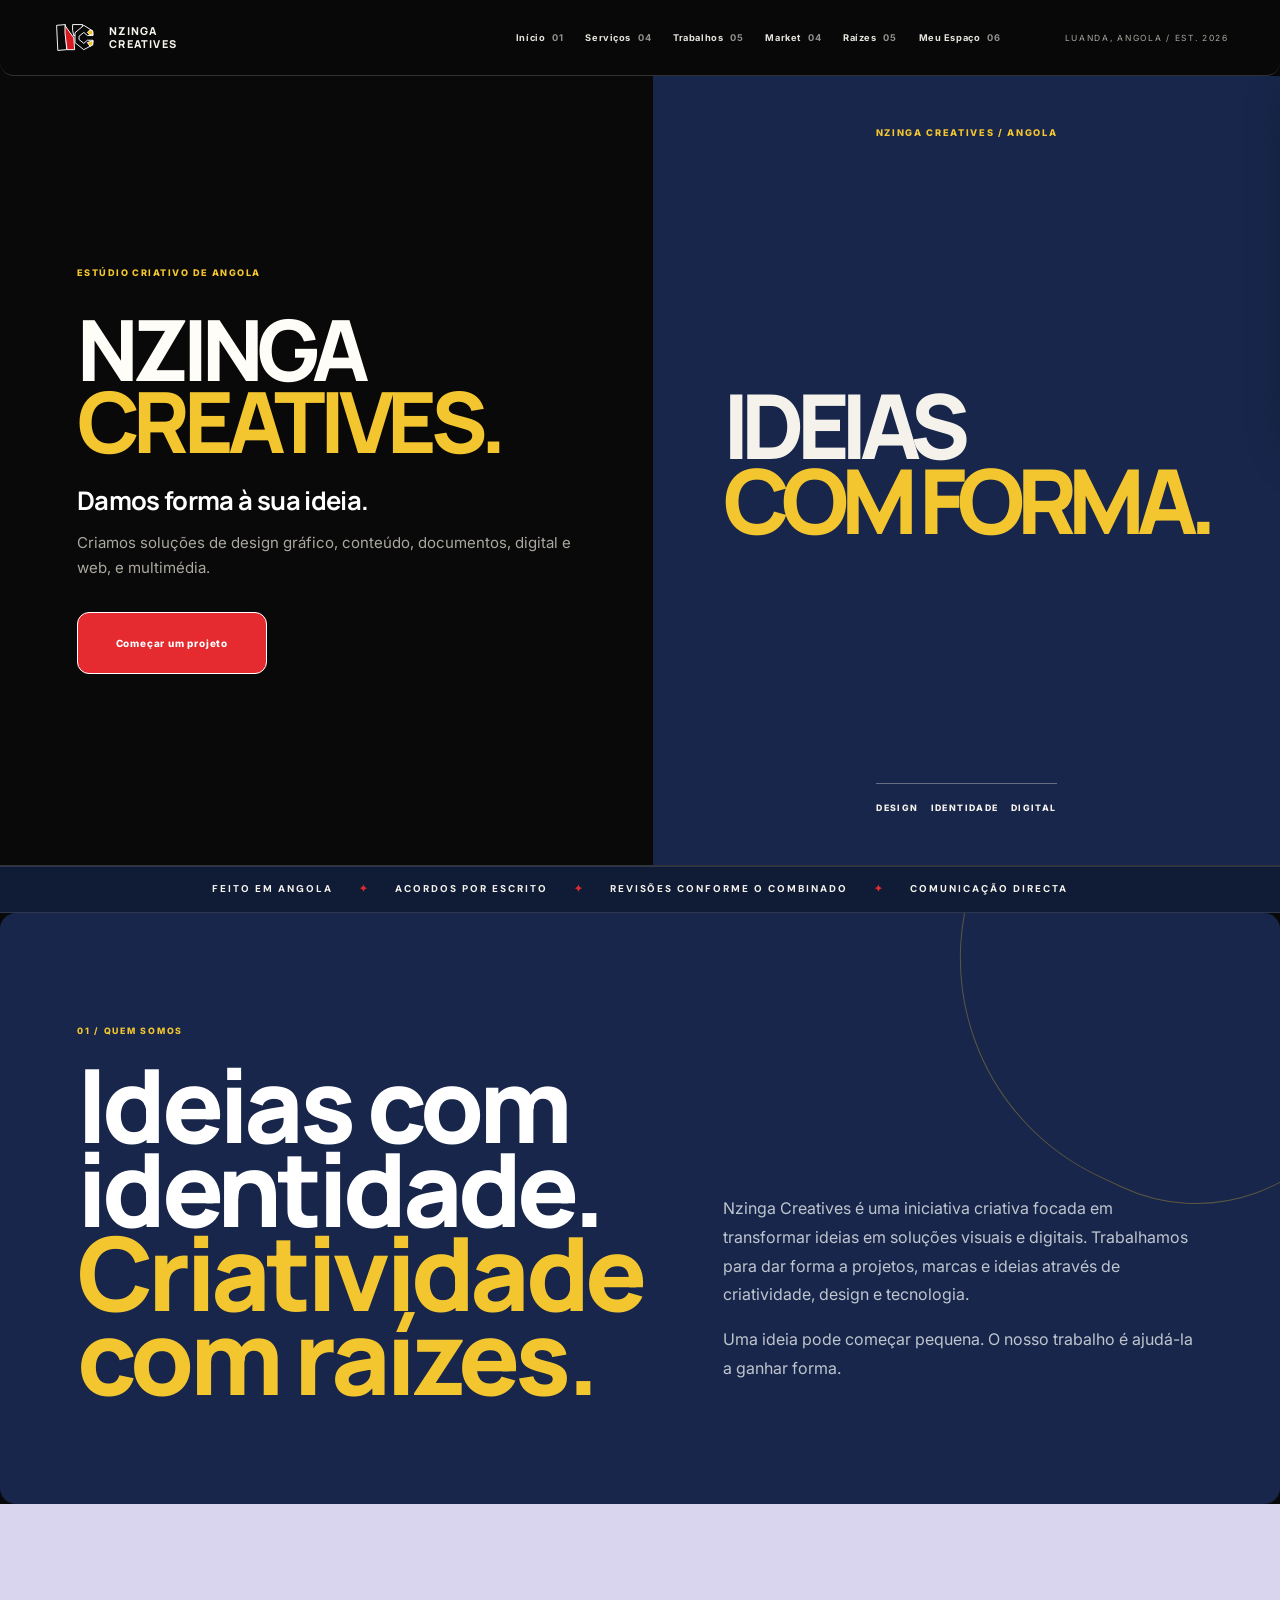
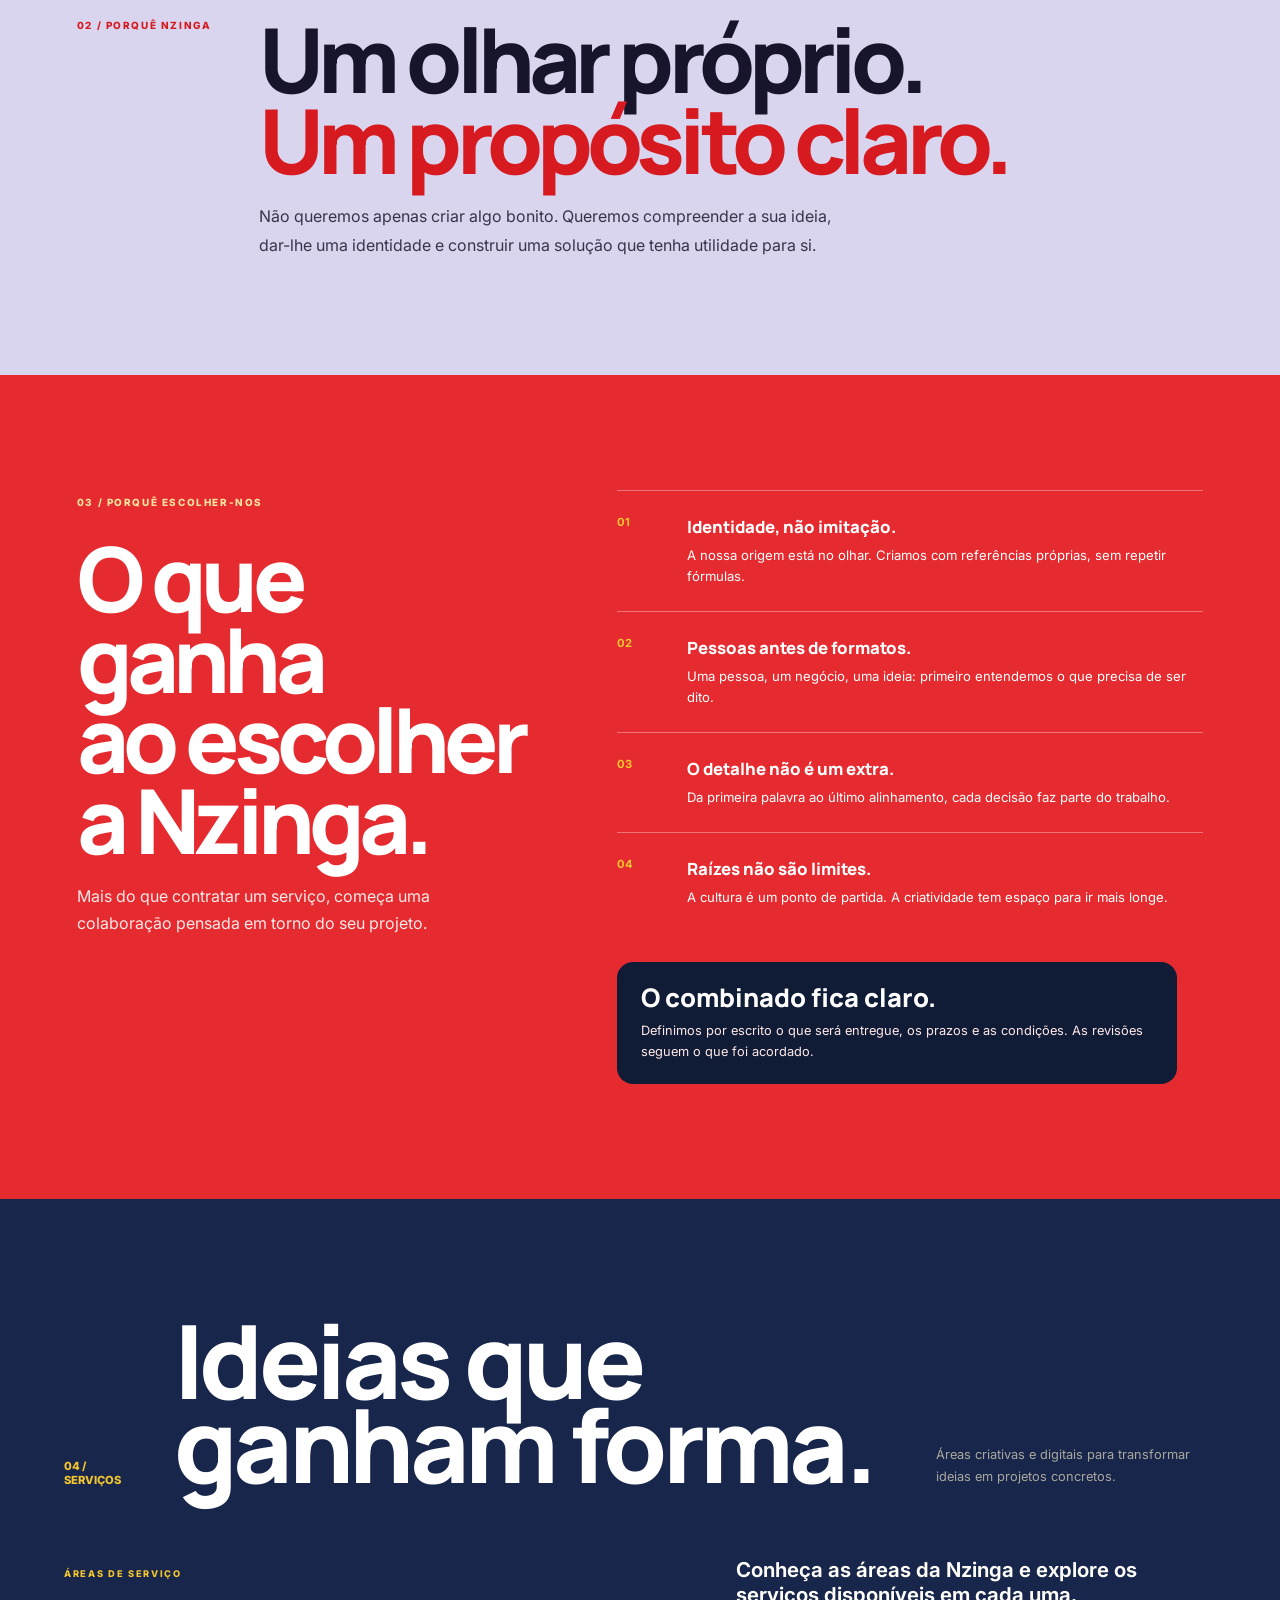
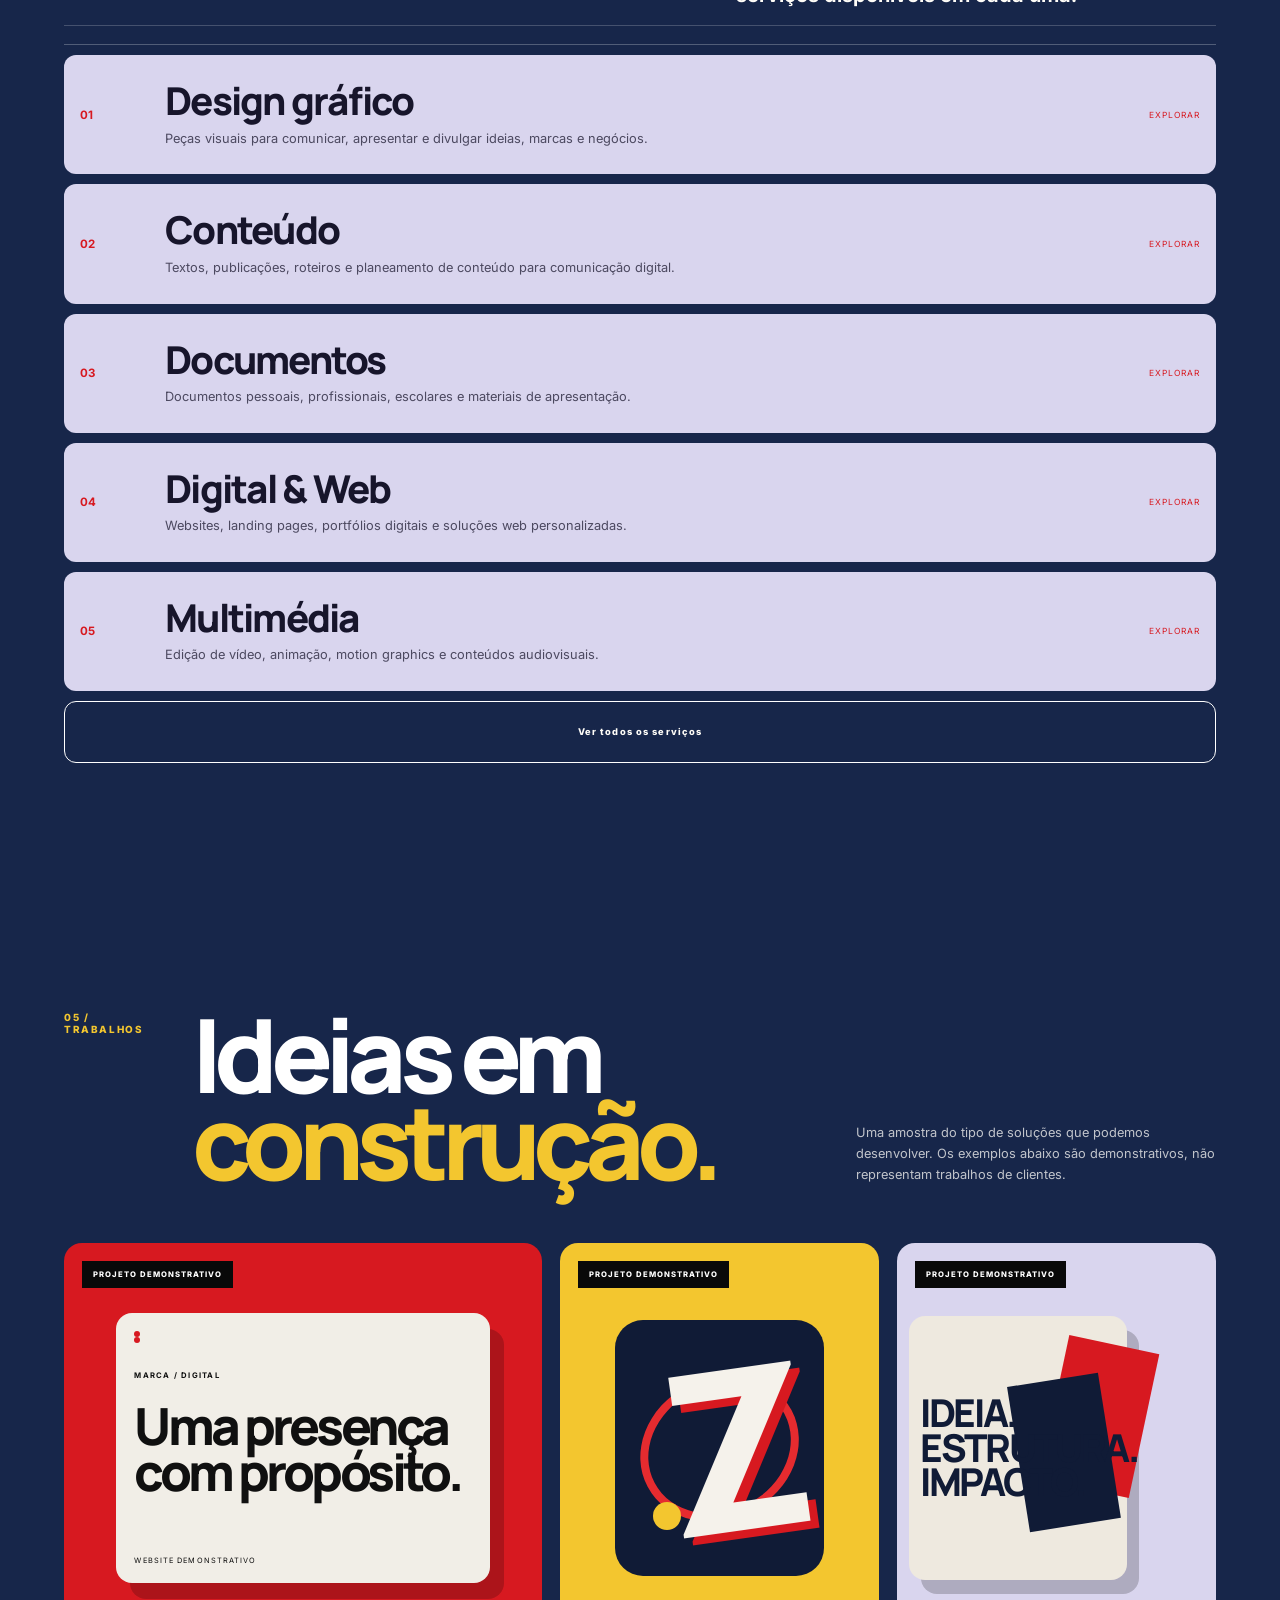
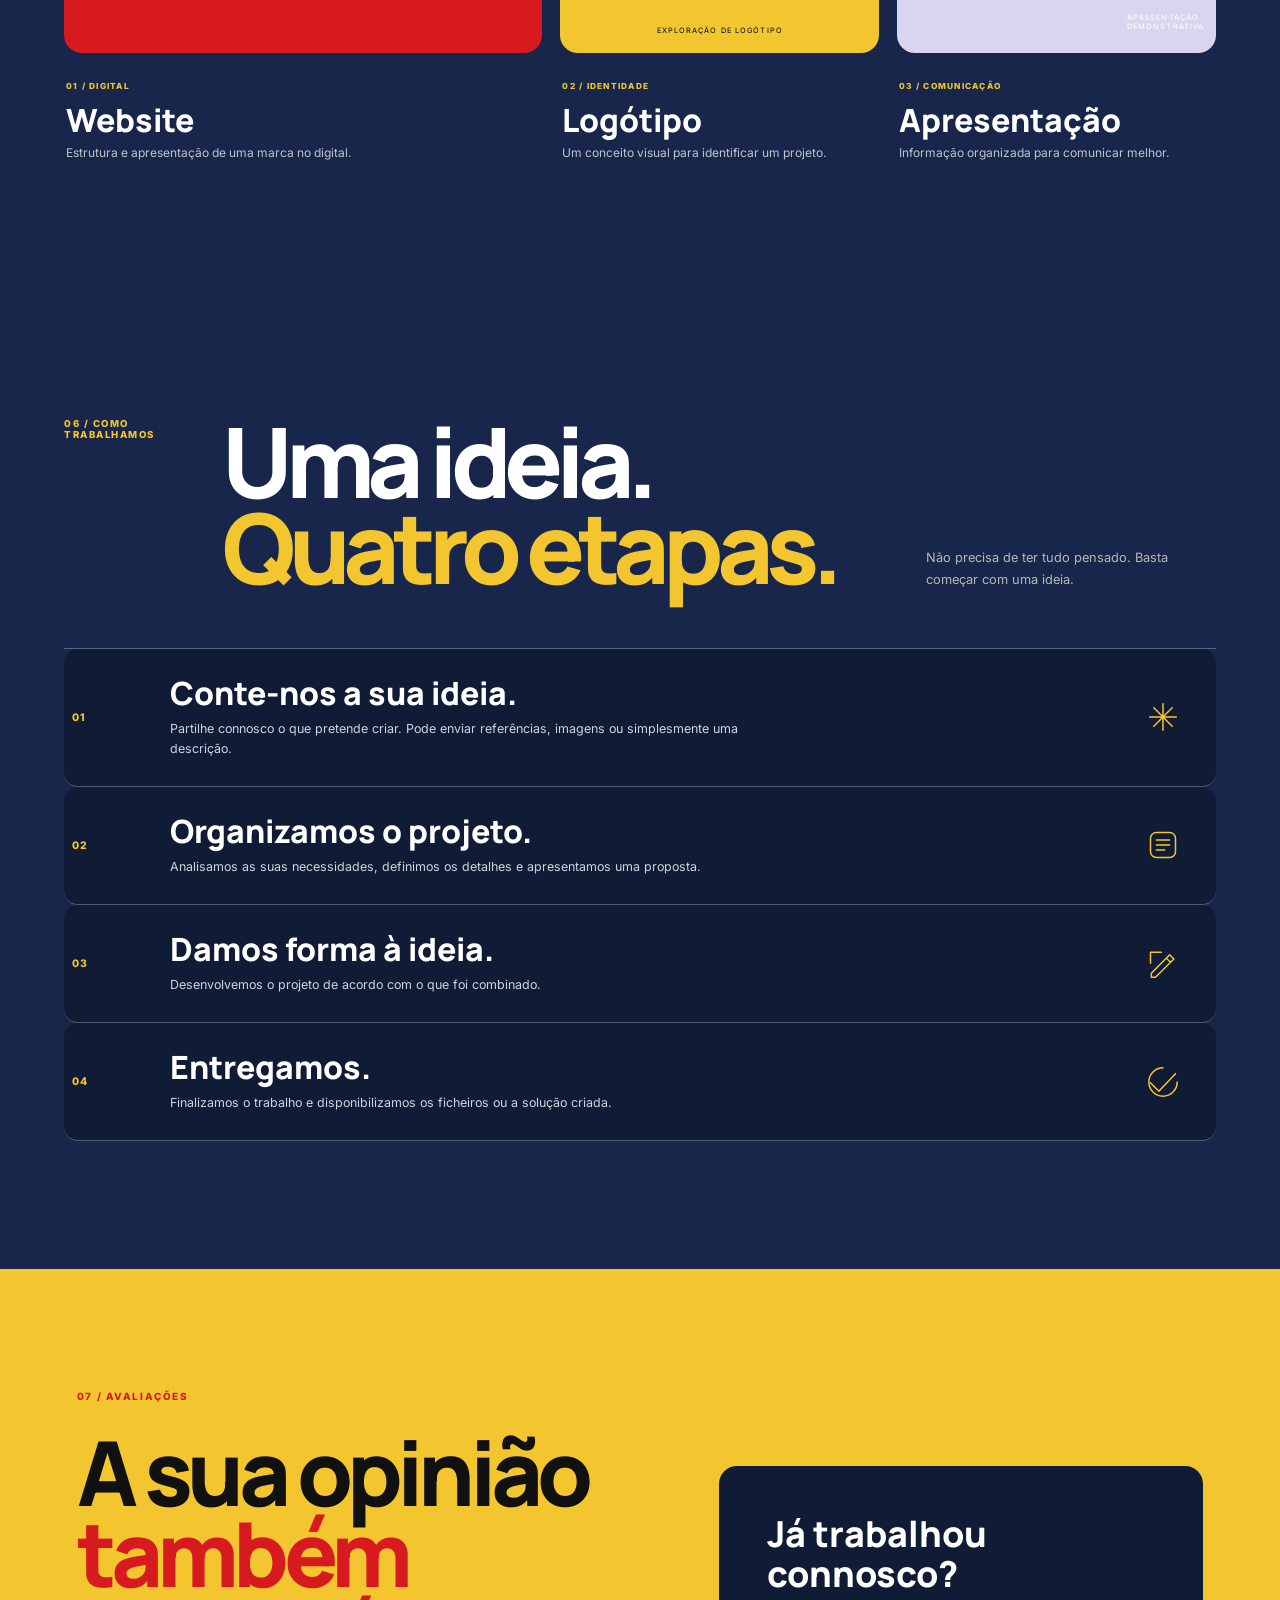
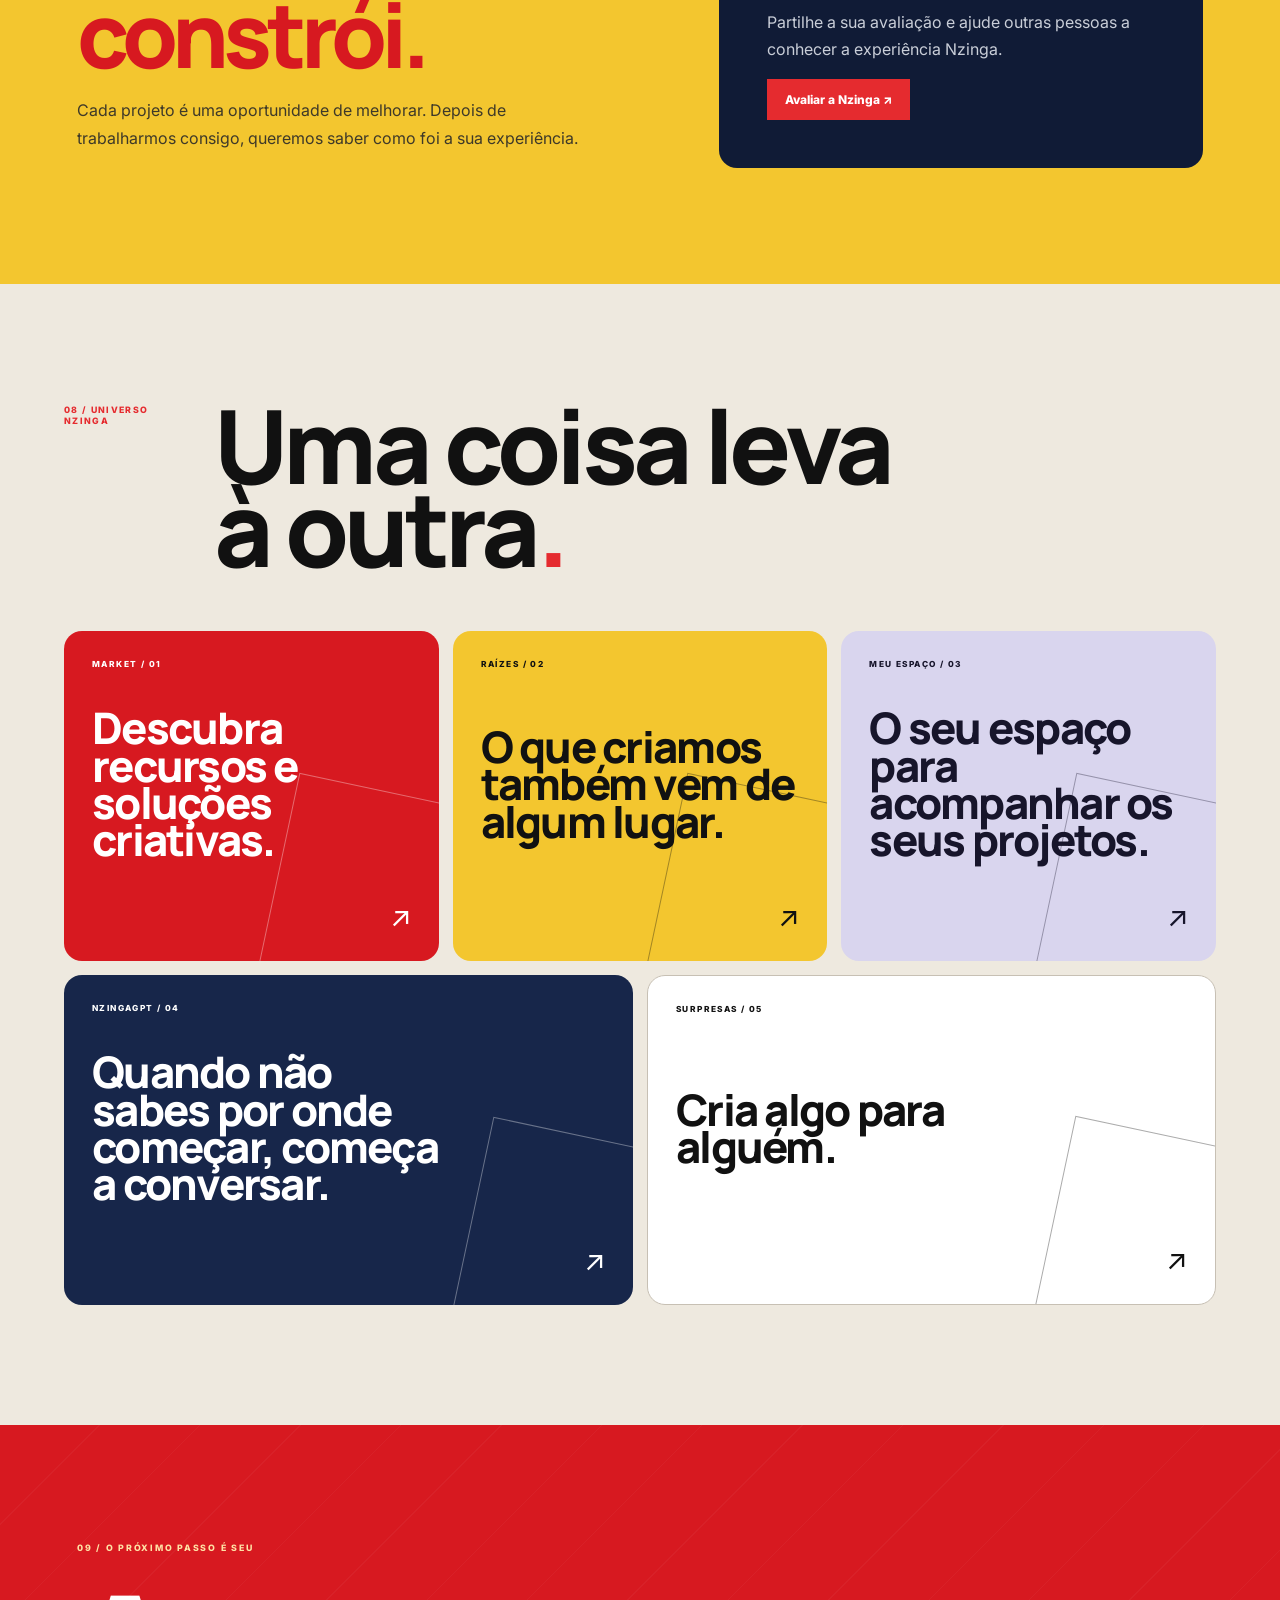
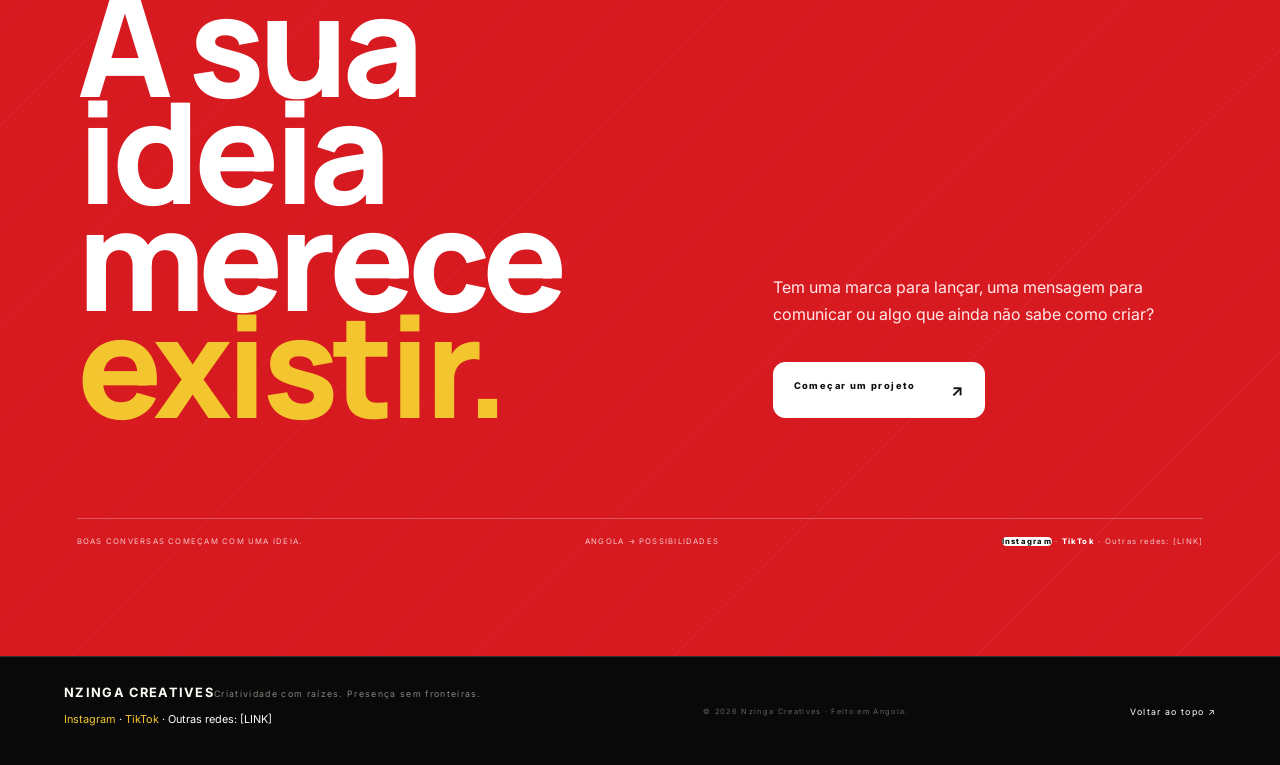
==== commit bb2ad4cb: "Atualiza preços e fluxo de avaliações Nzinga" ====
--- a/index.html
+++ b/index.html
@@ -6,7 +6,7 @@
 <link rel="icon" href="/nzinga-mark-2026.svg" type="image/svg+xml"><title>Nzinga Creatives — Damos forma à sua ideia.</title>
 <link rel="preconnect" href="https://fonts.googleapis.com"><link rel="preconnect" href="https://fonts.gstatic.com" crossorigin>
 <link href="https://fonts.googleapis.com/css2?family=Inter:wght@400;500;600;700;800&family=Manrope:wght@400;500;600;700;800&display=swap" rel="stylesheet"><link rel="stylesheet" href="/home-v3.css"><link rel="stylesheet" href="/home-overrides.css">
-</head><body><div class="nz-home">
+<style>.review-choice-trigger{display:inline-block;border:0;background:#e52b2f;color:#fff;padding:13px 18px;font:800 .75rem Inter, sans-serif;cursor:pointer}.review-choice-modal[hidden]{display:none}.review-choice-modal{position:fixed;inset:0;z-index:1000;background:#000c;display:grid;place-items:center;padding:20px}.review-choice-card{position:relative;width:min(440px,100%);background:#f1eadb;color:#090909;padding:28px;display:flex;flex-direction:column;gap:12px}.review-choice-card>span{font-size:.62rem;font-weight:800;letter-spacing:.15em;color:#e52b2f}.review-choice-card h3{font:800 1.7rem Manrope,sans-serif;margin:4px 0}.review-choice-card p{color:#555;margin:0 0 8px}.review-choice-card>a{display:block;padding:13px 14px;background:#101b36;color:white;font-weight:700;font-size:.83rem}.review-choice-card>a:hover{background:#e52b2f}.review-choice-card small{color:#666;line-height:1.5}.review-choice-close{position:absolute;right:12px;top:8px;border:0;background:none;font-size:1.8rem;cursor:pointer;color:#090909}</style></head><body><div class="nz-home">
 <header class="nz-topbar"><a class="nz-wordmark" href="#inicio" aria-label="Nzinga Creatives — início"><img src="/nzinga-mark-2026.svg" alt=""><span>NZINGA<br>CREATIVES</span></a><nav class="nz-desktop-nav" aria-label="Navegação principal"><a href="#inicio">Início <small>01</small></a><a href="#o-que-fazemos">Serviços <small>04</small></a><a href="#trabalhos">Trabalhos <small>05</small></a><a href="/market.html">Market <small>04</small></a><a href="/raizes.html">Raízes <small>05</small></a><a href="/minha-nzinga.html">Meu Espaço <small>06</small></a></nav><div class="nz-topmeta">LUANDA, ANGOLA / EST. 2026</div><button class="nz-menu" id="menuBtn" aria-label="Abrir menu" aria-expanded="false"><span class="menu-bars" aria-hidden="true"><i></i><i></i></span></button></header>
 <nav class="nz-drawer" id="drawer" aria-label="Menu principal">
 <div class="drawer-brand"><img src="/nzinga-mark-2026.svg" alt="Nzinga Creatives"><span>NZINGA CREATIVES</span></div>
@@ -41,6 +41,6 @@
     <article class="nz-process-step"><span class="nz-process-number">03</span><div><h3>Damos forma à ideia.</h3><p>Desenvolvemos o projeto de acordo com o que foi combinado.</p></div><span class="nz-process-symbol" aria-hidden="true"><svg viewBox="0 0 48 48"><path d="M10 35 32 13l5 5-22 22H10zM28 17l5 5M9 10h13M9 10v13"/></svg></span></article>
     <article class="nz-process-step"><span class="nz-process-number">04</span><div><h3>Entregamos.</h3><p>Finalizamos o trabalho e disponibilizamos os ficheiros ou a solução criada.</p></div><span class="nz-process-symbol" aria-hidden="true"><svg viewBox="0 0 48 48"><path d="M9 25 19 35 39 14"/><path d="M24 7a17 17 0 1 0 17 17"/></svg></span></article>
   </div>
-</section><section class="nz-reviews" id="avaliacoes"><div class="nz-reviews-head"><span>07 / AVALIAÇÕES</span><h2>A sua opinião<br><em>também constrói.</em></h2><p>Cada projeto é uma oportunidade de melhorar. Depois de trabalharmos consigo, queremos saber como foi a sua experiência.</p></div><div class="nz-review-note"><strong>Já trabalhou connosco?</strong><p>Partilhe a sua avaliação e ajude outras pessoas a conhecer a experiência Nzinga.</p><a href="mailto:nzingacreatives@gmail.com?subject=Avalia%C3%A7%C3%A3o%20da%20minha%20experi%C3%AAncia%20com%20a%20Nzinga%20Creatives">Enviar avaliação ↗</a></div></section><section class="universe" id="universo"><div class="universe-head"><span>08 / UNIVERSO NZINGA</span><h2>Uma coisa leva<br>à outra<span>.</span></h2></div><div class="universe-grid"><a class="u-card u-market" href="/market.html"><small>MARKET / 01</small><strong>Descubra recursos e soluções criativas.</strong><span>↗</span></a><a class="u-card u-raizes" href="/raizes.html"><small>RAÍZES / 02</small><strong>O que criamos também vem de algum lugar.</strong><span>↗</span></a><a class="u-card u-espaco" href="/minha-nzinga.html"><small>MEU ESPAÇO / 03</small><strong>O seu espaço para acompanhar os seus projetos.</strong><span>↗</span></a><a class="u-card u-gpt" href="/nzingagpt.html"><small>NZINGAGPT / 04</small><strong>Quando não sabes por onde começar, começa a conversar.</strong><span>↗</span></a><a class="u-card u-surpresa" href="/surpresas.html"><small>SURPRESAS / 05</small><strong>Cria algo para alguém.</strong><span>↗</span></a></div></section><section class="conversion"><div class="conversion-pattern"></div><div class="conversion-inner"><span>09 / O PRÓXIMO PASSO É SEU</span><div><h2>A sua ideia<br>merece <em>existir.</em></h2><div><p>Tem uma marca para lançar, uma mensagem para comunicar ou algo que ainda não sabe como criar?</p><a href="/servicos.html">Começar um projeto <b>↗</b></a></div></div><footer><span>BOAS CONVERSAS COMEÇAM COM UMA IDEIA.</span><span>ANGOLA → POSSIBILIDADES</span><span><a href="https://www.instagram.com/nzingacreatives?rpxt=Y3ptaDMzZWplMDB5" target="_blank" rel="noopener">Instagram</a> · <a href="https://vm.tiktok.com/ZS9ypSKLVuNwc-rc1wx/" target="_blank" rel="noopener">TikTok</a> · Outras redes: [LINK]</span></footer></div></section></main><footer class="nz-footer"><div><strong>NZINGA CREATIVES</strong><span>Criatividade com raízes. Presença sem fronteiras.</span><p><a href="https://www.instagram.com/nzingacreatives?rpxt=Y3ptaDMzZWplMDB5" target="_blank" rel="noopener">Instagram</a> · <a href="https://vm.tiktok.com/ZS9ypSKLVuNwc-rc1wx/" target="_blank" rel="noopener">TikTok</a> · Outras redes: [LINK]</p></div><small>© 2026 Nzinga Creatives · Feito em Angola.</small><a href="#inicio">Voltar ao topo ↗</a></footer></div>
-<script>const btn=document.getElementById('menuBtn'),drawer=document.getElementById('drawer');function toggleMenu(){const open=drawer.classList.toggle('open');btn.setAttribute('aria-expanded',open);btn.innerHTML='<span class="menu-bars" aria-hidden="true"><i></i><i></i></span>'}btn.addEventListener('click',toggleMenu);drawer.querySelectorAll('a').forEach(a=>a.addEventListener('click',()=>{drawer.classList.remove('open');btn.setAttribute('aria-expanded','false');btn.innerHTML='<span class="menu-bars" aria-hidden="true"><i></i><i></i></span>'}));</script>
+</section><section class="nz-reviews" id="avaliacoes"><div class="nz-reviews-head"><span>07 / AVALIAÇÕES</span><h2>A sua opinião<br><em>também constrói.</em></h2><p>Cada projeto é uma oportunidade de melhorar. Depois de trabalharmos consigo, queremos saber como foi a sua experiência.</p></div><div class="nz-review-note"><strong>Já trabalhou connosco?</strong><p>Partilhe a sua avaliação e ajude outras pessoas a conhecer a experiência Nzinga.</p><button type="button" id="openReviewChoices" class="review-choice-trigger">Avaliar a Nzinga ↗</button><div class="review-choice-modal" id="reviewChoiceModal" hidden><div class="review-choice-card" role="dialog" aria-modal="true" aria-labelledby="reviewChoiceTitle"><button type="button" id="closeReviewChoices" class="review-choice-close" aria-label="Fechar">×</button><span>AVALIAÇÃO / NZINGA CREATIVES</span><h3 id="reviewChoiceTitle">Como preferes enviar?</h3><p>Escolhe onde queres deixar a tua avaliação.</p><a id="reviewAccountChoice" href="/minha-nzinga.html#avaliacoes-conta">Enviar pela minha conta Nzinga</a><a href="mailto:nzingacreatives@gmail.com?subject=Avalia%C3%A7%C3%A3o%20Nzinga%20Creatives">Enviar por e-mail</a><a href="https://wa.me/244949805066?text=Ol%C3%A1%2C%20quero%20enviar%20uma%20avalia%C3%A7%C3%A3o%20sobre%20a%20minha%20experi%C3%AAncia%20com%20a%20Nzinga%20Creatives." target="_blank" rel="noopener">Enviar por WhatsApp</a><small>Se já tiveres sessão iniciada, a opção da conta abre diretamente a área de avaliação.</small></div></div></div></section><section class="universe" id="universo"><div class="universe-head"><span>08 / UNIVERSO NZINGA</span><h2>Uma coisa leva<br>à outra<span>.</span></h2></div><div class="universe-grid"><a class="u-card u-market" href="/market.html"><small>MARKET / 01</small><strong>Descubra recursos e soluções criativas.</strong><span>↗</span></a><a class="u-card u-raizes" href="/raizes.html"><small>RAÍZES / 02</small><strong>O que criamos também vem de algum lugar.</strong><span>↗</span></a><a class="u-card u-espaco" href="/minha-nzinga.html"><small>MEU ESPAÇO / 03</small><strong>O seu espaço para acompanhar os seus projetos.</strong><span>↗</span></a><a class="u-card u-gpt" href="/nzingagpt.html"><small>NZINGAGPT / 04</small><strong>Quando não sabes por onde começar, começa a conversar.</strong><span>↗</span></a><a class="u-card u-surpresa" href="/surpresas.html"><small>SURPRESAS / 05</small><strong>Cria algo para alguém.</strong><span>↗</span></a></div></section><section class="conversion"><div class="conversion-pattern"></div><div class="conversion-inner"><span>09 / O PRÓXIMO PASSO É SEU</span><div><h2>A sua ideia<br>merece <em>existir.</em></h2><div><p>Tem uma marca para lançar, uma mensagem para comunicar ou algo que ainda não sabe como criar?</p><a href="/servicos.html">Começar um projeto <b>↗</b></a></div></div><footer><span>BOAS CONVERSAS COMEÇAM COM UMA IDEIA.</span><span>ANGOLA → POSSIBILIDADES</span><span><a href="https://www.instagram.com/nzingacreatives?rpxt=Y3ptaDMzZWplMDB5" target="_blank" rel="noopener">Instagram</a> · <a href="https://vm.tiktok.com/ZS9ypSKLVuNwc-rc1wx/" target="_blank" rel="noopener">TikTok</a> · Outras redes: [LINK]</span></footer></div></section></main><footer class="nz-footer"><div><strong>NZINGA CREATIVES</strong><span>Criatividade com raízes. Presença sem fronteiras.</span><p><a href="https://www.instagram.com/nzingacreatives?rpxt=Y3ptaDMzZWplMDB5" target="_blank" rel="noopener">Instagram</a> · <a href="https://vm.tiktok.com/ZS9ypSKLVuNwc-rc1wx/" target="_blank" rel="noopener">TikTok</a> · Outras redes: [LINK]</p></div><small>© 2026 Nzinga Creatives · Feito em Angola.</small><a href="#inicio">Voltar ao topo ↗</a></footer></div>
+<script>const btn=document.getElementById('menuBtn'),drawer=document.getElementById('drawer');function toggleMenu(){const open=drawer.classList.toggle('open');btn.setAttribute('aria-expanded',open);btn.innerHTML='<span class="menu-bars" aria-hidden="true"><i></i><i></i></span>'}btn.addEventListener('click',toggleMenu);drawer.querySelectorAll('a').forEach(a=>a.addEventListener('click',()=>{drawer.classList.remove('open');btn.setAttribute('aria-expanded','false');btn.innerHTML='<span class="menu-bars" aria-hidden="true"><i></i><i></i></span>'}));document.addEventListener('DOMContentLoaded',()=>{const modal=document.getElementById('reviewChoiceModal'),open=document.getElementById('openReviewChoices'),close=document.getElementById('closeReviewChoices');if(!modal||!open||!close)return;open.addEventListener('click',()=>{modal.hidden=false;const key=Object.keys(localStorage).find(k=>k.startsWith('sb-')&&k.endsWith('-auth-token'));let signed=false;try{const session=key?JSON.parse(localStorage.getItem(key)||'{}'):null;signed=!!session?.access_token}catch(e){}const account=document.getElementById('reviewAccountChoice');if(signed){account.textContent='Abrir as minhas avaliações';account.href='/minha-nzinga.html#avaliacoes-conta'}else{account.textContent='Entrar ou criar conta Nzinga';account.href='/minha-nzinga.html#avaliacoes-conta'}});close.addEventListener('click',()=>modal.hidden=true);modal.addEventListener('click',e=>{if(e.target===modal)modal.hidden=true});document.addEventListener('keydown',e=>{if(e.key==='Escape')modal.hidden=true})});</script>
 </body></html>
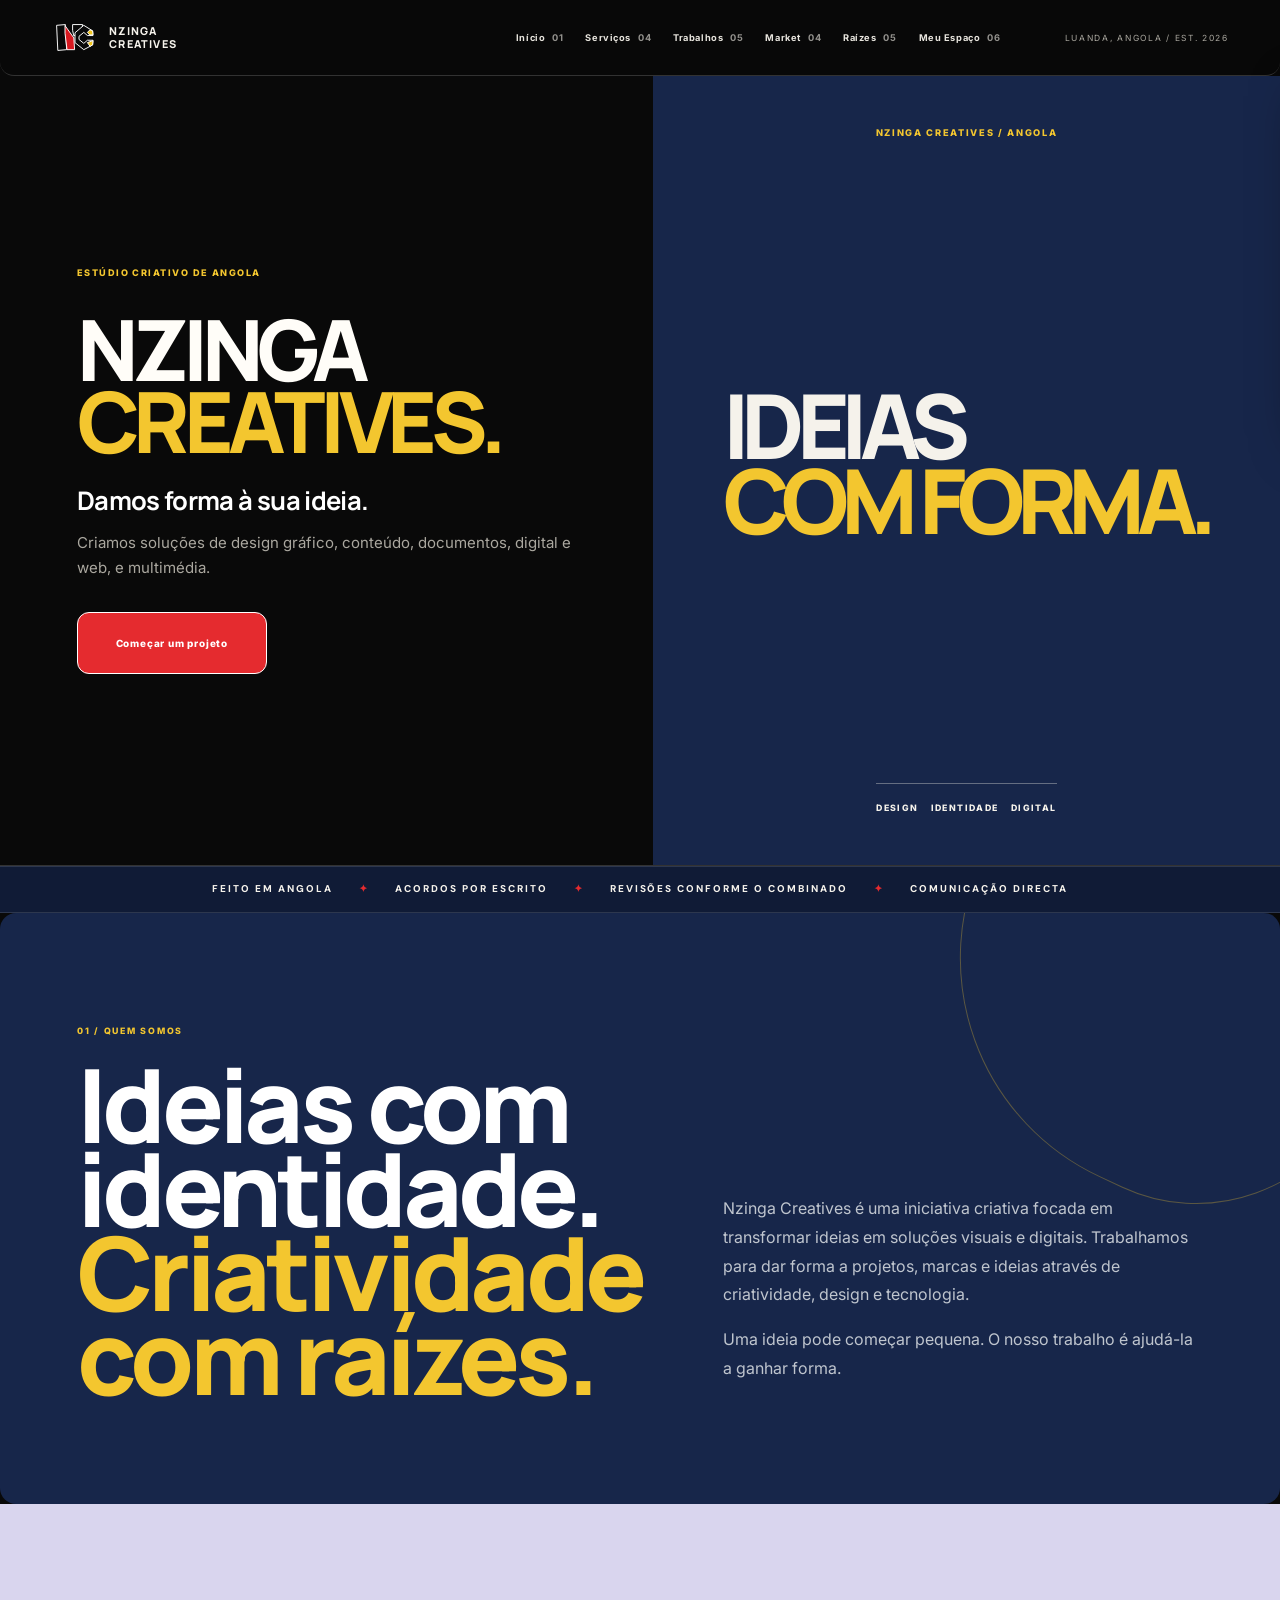
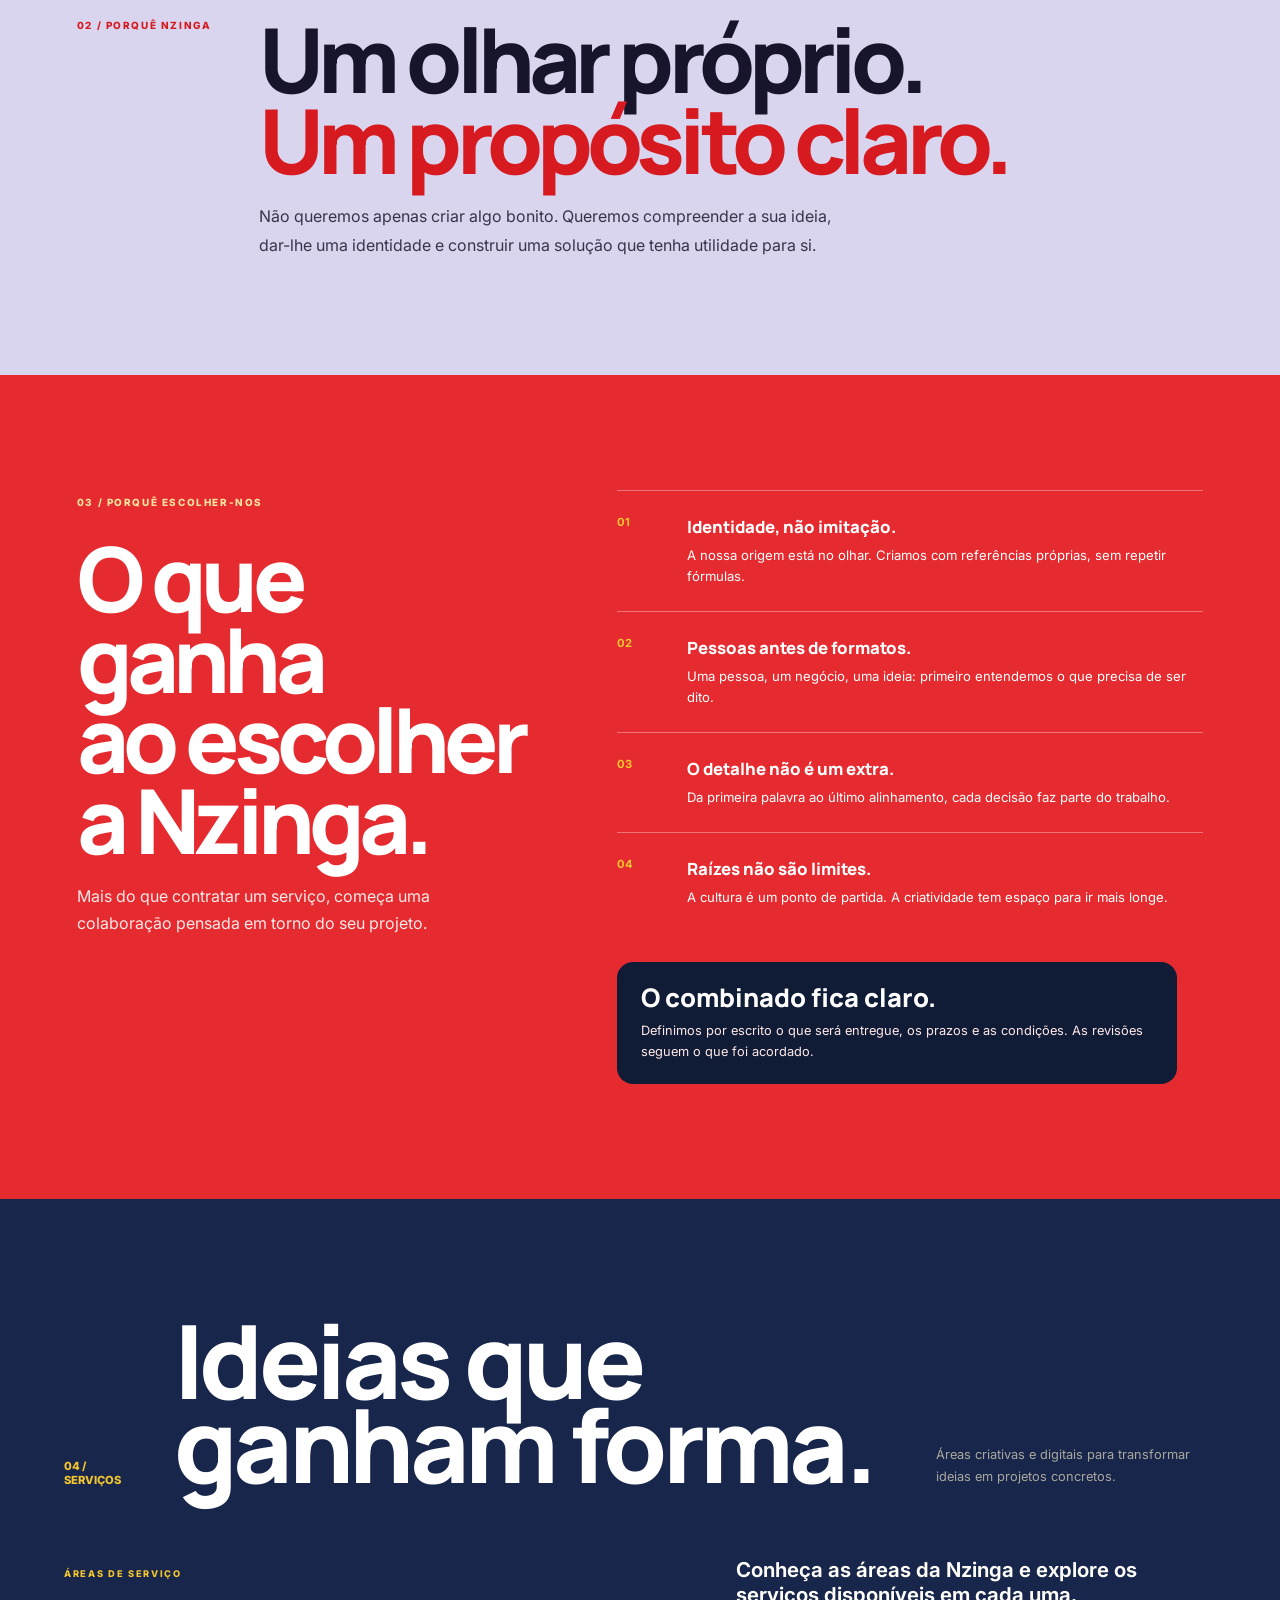
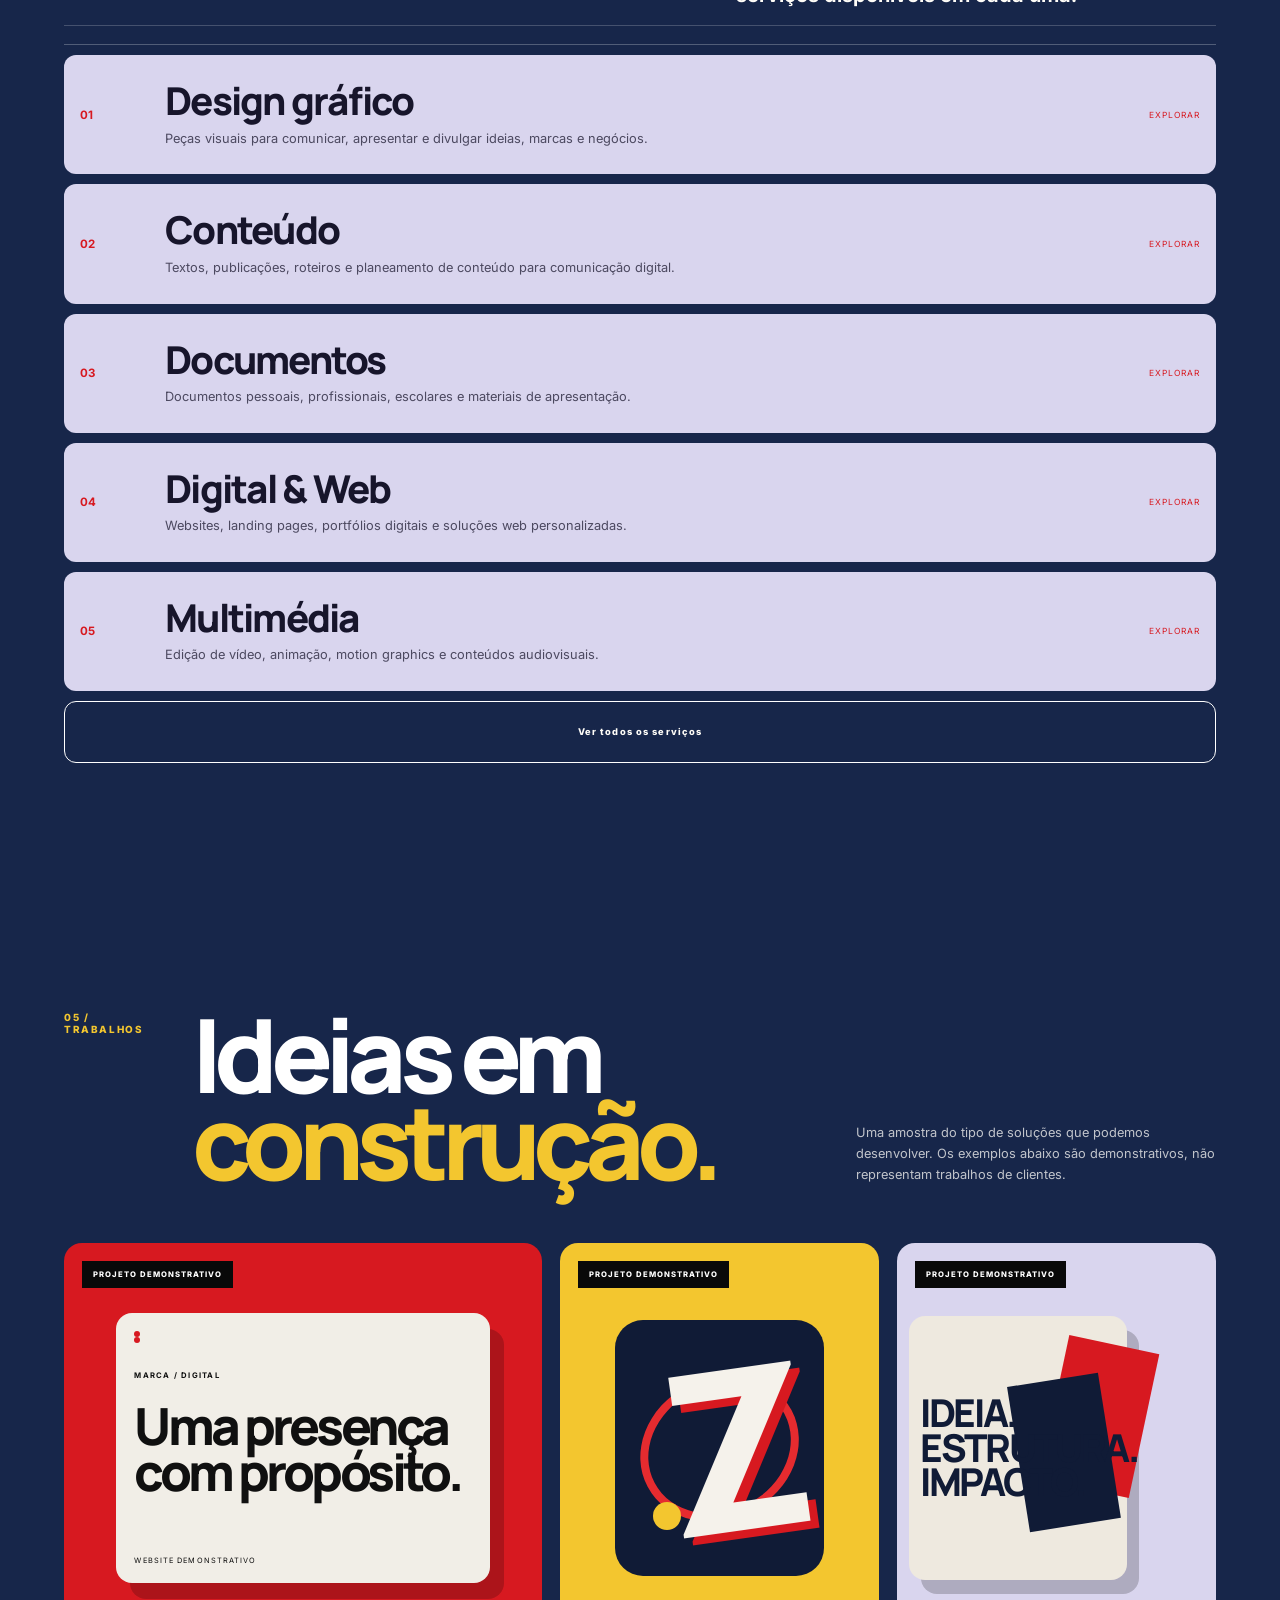
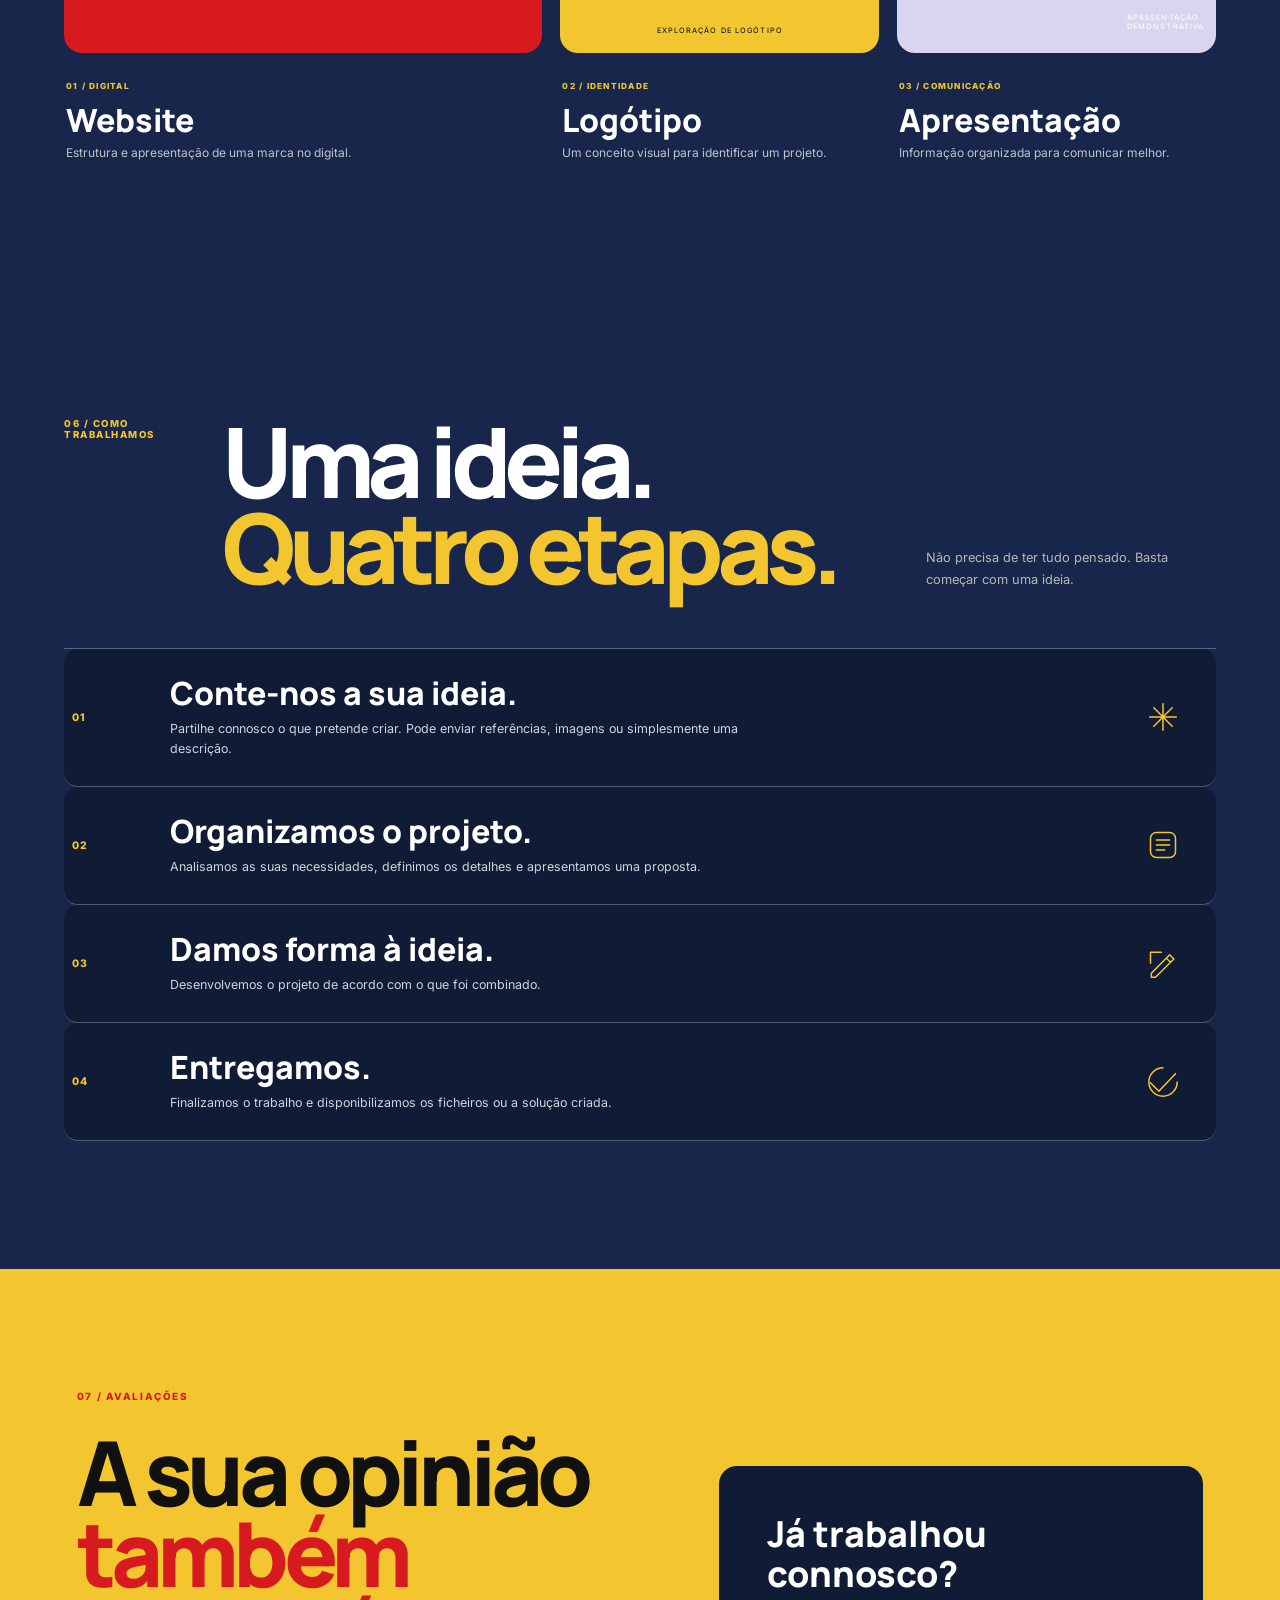
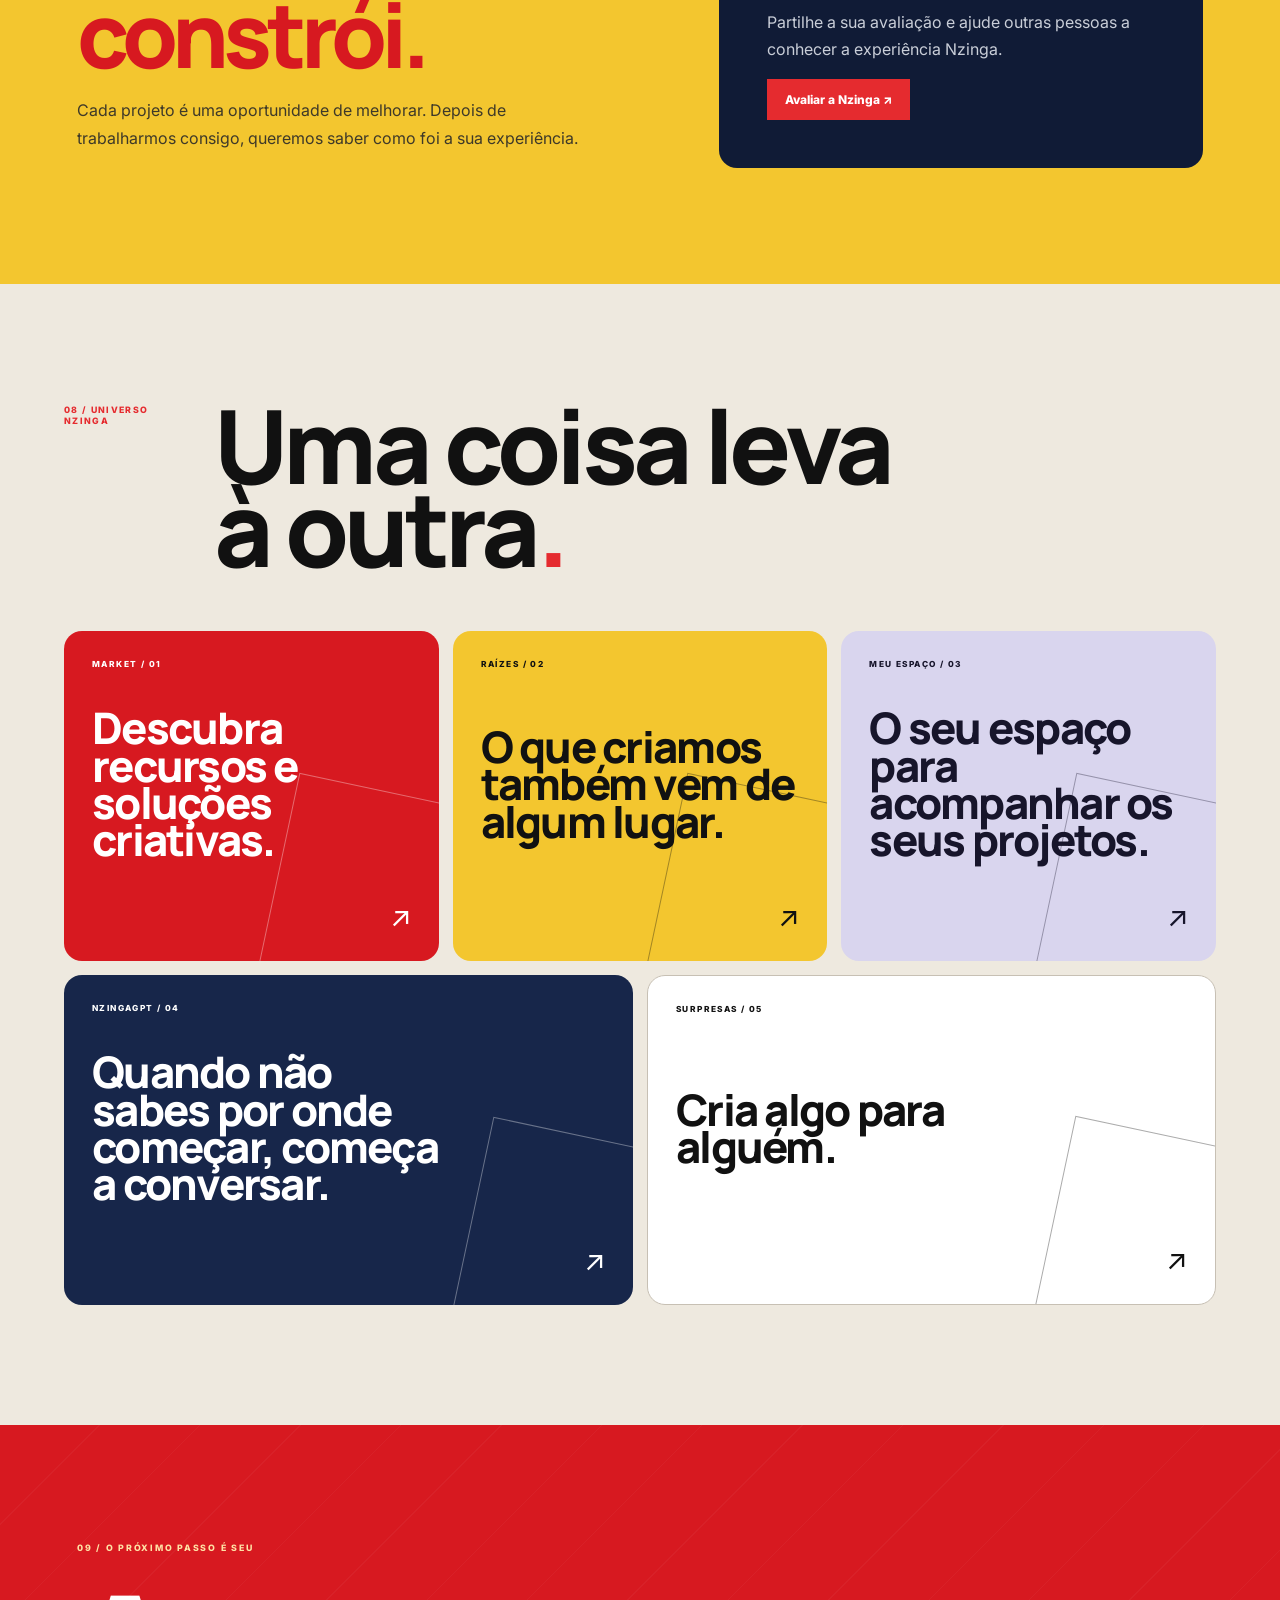
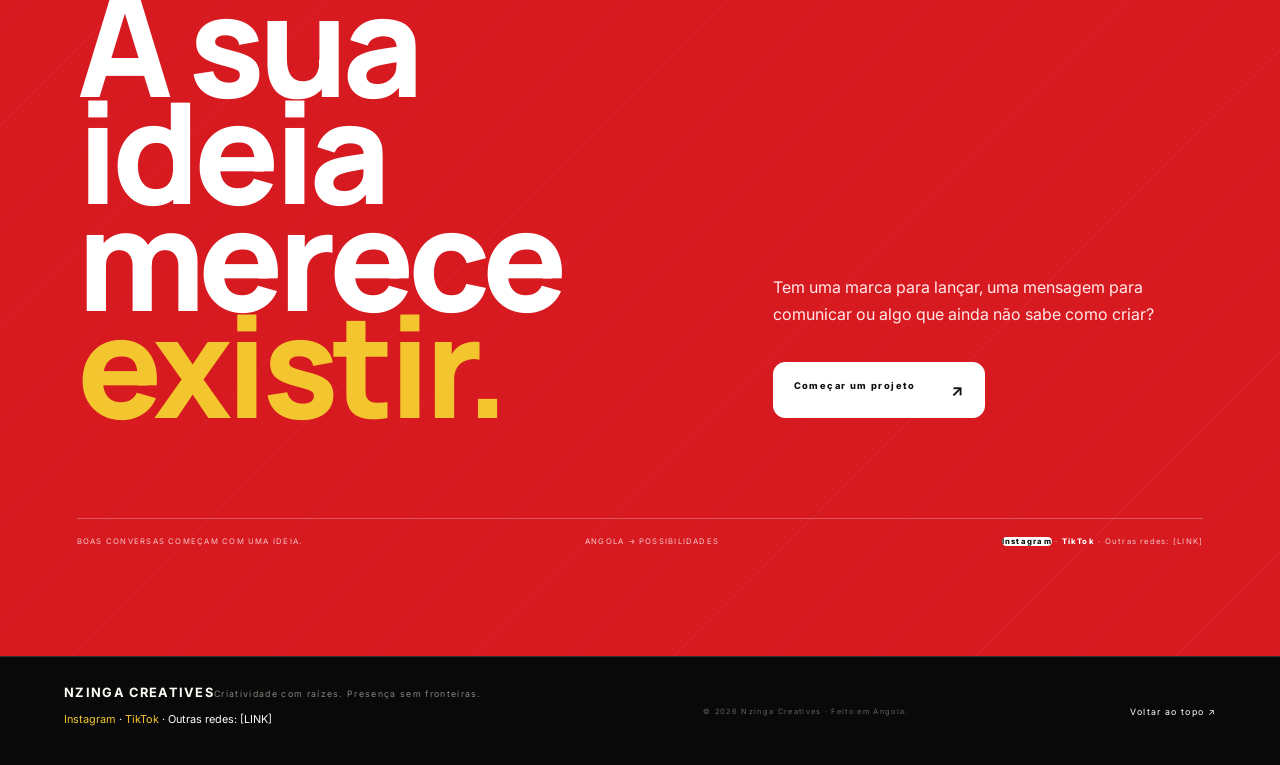
==== commit 5193366b: "Melhora navegação e acessibilidade do menu inicial" ====
--- a/index.html
+++ b/index.html
@@ -42,5 +42,5 @@
     <article class="nz-process-step"><span class="nz-process-number">04</span><div><h3>Entregamos.</h3><p>Finalizamos o trabalho e disponibilizamos os ficheiros ou a solução criada.</p></div><span class="nz-process-symbol" aria-hidden="true"><svg viewBox="0 0 48 48"><path d="M9 25 19 35 39 14"/><path d="M24 7a17 17 0 1 0 17 17"/></svg></span></article>
   </div>
 </section><section class="nz-reviews" id="avaliacoes"><div class="nz-reviews-head"><span>07 / AVALIAÇÕES</span><h2>A sua opinião<br><em>também constrói.</em></h2><p>Cada projeto é uma oportunidade de melhorar. Depois de trabalharmos consigo, queremos saber como foi a sua experiência.</p></div><div class="nz-review-note"><strong>Já trabalhou connosco?</strong><p>Partilhe a sua avaliação e ajude outras pessoas a conhecer a experiência Nzinga.</p><button type="button" id="openReviewChoices" class="review-choice-trigger">Avaliar a Nzinga ↗</button><div class="review-choice-modal" id="reviewChoiceModal" hidden><div class="review-choice-card" role="dialog" aria-modal="true" aria-labelledby="reviewChoiceTitle"><button type="button" id="closeReviewChoices" class="review-choice-close" aria-label="Fechar">×</button><span>AVALIAÇÃO / NZINGA CREATIVES</span><h3 id="reviewChoiceTitle">Como preferes enviar?</h3><p>Escolhe onde queres deixar a tua avaliação.</p><a id="reviewAccountChoice" href="/minha-nzinga.html#avaliacoes-conta">Enviar pela minha conta Nzinga</a><a href="mailto:nzingacreatives@gmail.com?subject=Avalia%C3%A7%C3%A3o%20Nzinga%20Creatives">Enviar por e-mail</a><a href="https://wa.me/244949805066?text=Ol%C3%A1%2C%20quero%20enviar%20uma%20avalia%C3%A7%C3%A3o%20sobre%20a%20minha%20experi%C3%AAncia%20com%20a%20Nzinga%20Creatives." target="_blank" rel="noopener">Enviar por WhatsApp</a><small>Se já tiveres sessão iniciada, a opção da conta abre diretamente a área de avaliação.</small></div></div></div></section><section class="universe" id="universo"><div class="universe-head"><span>08 / UNIVERSO NZINGA</span><h2>Uma coisa leva<br>à outra<span>.</span></h2></div><div class="universe-grid"><a class="u-card u-market" href="/market.html"><small>MARKET / 01</small><strong>Descubra recursos e soluções criativas.</strong><span>↗</span></a><a class="u-card u-raizes" href="/raizes.html"><small>RAÍZES / 02</small><strong>O que criamos também vem de algum lugar.</strong><span>↗</span></a><a class="u-card u-espaco" href="/minha-nzinga.html"><small>MEU ESPAÇO / 03</small><strong>O seu espaço para acompanhar os seus projetos.</strong><span>↗</span></a><a class="u-card u-gpt" href="/nzingagpt.html"><small>NZINGAGPT / 04</small><strong>Quando não sabes por onde começar, começa a conversar.</strong><span>↗</span></a><a class="u-card u-surpresa" href="/surpresas.html"><small>SURPRESAS / 05</small><strong>Cria algo para alguém.</strong><span>↗</span></a></div></section><section class="conversion"><div class="conversion-pattern"></div><div class="conversion-inner"><span>09 / O PRÓXIMO PASSO É SEU</span><div><h2>A sua ideia<br>merece <em>existir.</em></h2><div><p>Tem uma marca para lançar, uma mensagem para comunicar ou algo que ainda não sabe como criar?</p><a href="/servicos.html">Começar um projeto <b>↗</b></a></div></div><footer><span>BOAS CONVERSAS COMEÇAM COM UMA IDEIA.</span><span>ANGOLA → POSSIBILIDADES</span><span><a href="https://www.instagram.com/nzingacreatives?rpxt=Y3ptaDMzZWplMDB5" target="_blank" rel="noopener">Instagram</a> · <a href="https://vm.tiktok.com/ZS9ypSKLVuNwc-rc1wx/" target="_blank" rel="noopener">TikTok</a> · Outras redes: [LINK]</span></footer></div></section></main><footer class="nz-footer"><div><strong>NZINGA CREATIVES</strong><span>Criatividade com raízes. Presença sem fronteiras.</span><p><a href="https://www.instagram.com/nzingacreatives?rpxt=Y3ptaDMzZWplMDB5" target="_blank" rel="noopener">Instagram</a> · <a href="https://vm.tiktok.com/ZS9ypSKLVuNwc-rc1wx/" target="_blank" rel="noopener">TikTok</a> · Outras redes: [LINK]</p></div><small>© 2026 Nzinga Creatives · Feito em Angola.</small><a href="#inicio">Voltar ao topo ↗</a></footer></div>
-<script>const btn=document.getElementById('menuBtn'),drawer=document.getElementById('drawer');function toggleMenu(){const open=drawer.classList.toggle('open');btn.setAttribute('aria-expanded',open);btn.innerHTML='<span class="menu-bars" aria-hidden="true"><i></i><i></i></span>'}btn.addEventListener('click',toggleMenu);drawer.querySelectorAll('a').forEach(a=>a.addEventListener('click',()=>{drawer.classList.remove('open');btn.setAttribute('aria-expanded','false');btn.innerHTML='<span class="menu-bars" aria-hidden="true"><i></i><i></i></span>'}));document.addEventListener('DOMContentLoaded',()=>{const modal=document.getElementById('reviewChoiceModal'),open=document.getElementById('openReviewChoices'),close=document.getElementById('closeReviewChoices');if(!modal||!open||!close)return;open.addEventListener('click',()=>{modal.hidden=false;const key=Object.keys(localStorage).find(k=>k.startsWith('sb-')&&k.endsWith('-auth-token'));let signed=false;try{const session=key?JSON.parse(localStorage.getItem(key)||'{}'):null;signed=!!session?.access_token}catch(e){}const account=document.getElementById('reviewAccountChoice');if(signed){account.textContent='Abrir as minhas avaliações';account.href='/minha-nzinga.html#avaliacoes-conta'}else{account.textContent='Entrar ou criar conta Nzinga';account.href='/minha-nzinga.html#avaliacoes-conta'}});close.addEventListener('click',()=>modal.hidden=true);modal.addEventListener('click',e=>{if(e.target===modal)modal.hidden=true});document.addEventListener('keydown',e=>{if(e.key==='Escape')modal.hidden=true})});</script>
+<script>const btn=document.getElementById('menuBtn'),drawer=document.getElementById('drawer');function setMenu(open){drawer.classList.toggle('open',open);document.body.classList.toggle('menu-open',open);btn.setAttribute('aria-expanded',String(open));btn.setAttribute('aria-label',open?'Fechar menu':'Abrir menu')}function toggleMenu(){setMenu(!drawer.classList.contains('open'))}btn.addEventListener('click',toggleMenu);drawer.querySelectorAll('a').forEach(a=>a.addEventListener('click',()=>setMenu(false)));document.addEventListener('click',e=>{if(drawer.classList.contains('open')&&!drawer.contains(e.target)&&!btn.contains(e.target))setMenu(false)});document.addEventListener('keydown',e=>{if(e.key==='Escape')setMenu(false)});document.addEventListener('DOMContentLoaded',()=>{const modal=document.getElementById('reviewChoiceModal'),open=document.getElementById('openReviewChoices'),close=document.getElementById('closeReviewChoices');if(!modal||!open||!close)return;open.addEventListener('click',()=>{modal.hidden=false;const key=Object.keys(localStorage).find(k=>k.startsWith('sb-')&&k.endsWith('-auth-token'));let signed=false;try{const session=key?JSON.parse(localStorage.getItem(key)||'{}'):null;signed=!!session?.access_token}catch(e){}const account=document.getElementById('reviewAccountChoice');if(signed){account.textContent='Abrir as minhas avaliações';account.href='/minha-nzinga.html#avaliacoes-conta'}else{account.textContent='Entrar ou criar conta Nzinga';account.href='/minha-nzinga.html#avaliacoes-conta'}});close.addEventListener('click',()=>modal.hidden=true);modal.addEventListener('click',e=>{if(e.target===modal)modal.hidden=true});document.addEventListener('keydown',e=>{if(e.key==='Escape')modal.hidden=true})});</script>
 </body></html>
--- a/home-v3.css
+++ b/home-v3.css
@@ -11,3 +11,10 @@
 .conversion{background:var(--black);position:relative;overflow:hidden}.conversion-pattern{position:absolute;inset:0;background:repeating-linear-gradient(135deg,transparent 0 70px,rgba(255,255,255,.035) 70px 71px)}.conversion-inner{position:relative;z-index:2;padding:110px clamp(20px,6vw,100px)}.conversion-inner>span{font-size:.55rem;letter-spacing:.2em;color:var(--yellow);font-weight:800}.conversion-inner>div{display:grid;grid-template-columns:1.2fr .8fr;gap:50px;align-items:end;margin-top:35px}.conversion h2{font:400 clamp(5rem,11vw,12rem)/.76 'Archivo Black',sans-serif;letter-spacing:-.045em;margin:0}.conversion h2 em{font-style:normal;color:var(--red)}.conversion p{max-width:430px;color:#aaa79f;line-height:1.7}.conversion a{display:inline-flex;border:1px solid #fff;padding:17px 20px;font-size:.58rem;font-weight:800;letter-spacing:.15em}.conversion a b{margin-left:35px;font-size:1rem}.conversion-inner footer{display:flex;justify-content:space-between;border-top:1px solid var(--line);margin-top:100px;padding-top:18px;color:#777;font-size:.48rem;letter-spacing:.16em}.nz-footer{border-top:1px solid var(--line);background:var(--black);padding:28px clamp(18px,5vw,72px);display:flex;justify-content:space-between;gap:20px;align-items:center;font-size:.55rem;letter-spacing:.15em}.nz-footer strong{font-size:.8rem}.nz-footer span{color:#88847c}.nz-footer small{color:#66635d}
 @media(max-width:850px){.nz-topmeta{display:none}.nz-hero{grid-template-columns:1fr}.hero-right{min-height:520px;border-left:0;border-top:1px solid var(--line)}.hero-side-note{display:none}.statement{grid-template-columns:1fr;padding:85px 20px}.statement-number{margin-bottom:10px}.statement-note{margin-top:35px}.stage-heading{grid-template-columns:50px 1fr;gap:20px}.stage-heading p{grid-column:2}.service-poster{min-height:500px;grid-template-columns:55px 1fr;grid-template-rows:auto 1fr auto}.poster-label{grid-column:2}.service-poster h3{grid-column:1/-1}.service-poster p{grid-column:1/-1;max-width:75%}.service-poster .poster-link{grid-column:1/-1;justify-self:start}.poster-shape{font-size:17rem}.manifesto-band{grid-template-columns:1fr;padding:85px 20px}.manifesto-copy{padding:0}.universe-head{grid-template-columns:1fr}.universe-grid{grid-template-columns:1fr}.u-card,.u-surpresa,.u-raizes{margin:0;min-height:350px}.why{grid-template-columns:1fr;padding:85px 20px;gap:55px}.about-teaser{grid-template-columns:1fr;padding:85px 20px;gap:40px}.conversion-inner>div{grid-template-columns:1fr;gap:35px}.nz-footer{flex-wrap:wrap}}
 @media(max-width:520px){.nz-topbar{height:68px}.nz-drawer{top:68px}.nz-wordmark img{width:35px;height:28px}.hero-left{padding:70px 20px 85px}.hero-left h1{font-size:clamp(4.6rem,20vw,7rem)}.hero-intro{font-size:.86rem}.square-link{width:132px;height:88px}.hero-right{min-height:390px}.hero-art{width:88%}.statement h2{font-size:clamp(3.8rem,17vw,6rem)}.service-stage{padding:80px 15px}.stage-heading h2{font-size:clamp(3.8rem,17vw,6rem)}.service-poster{min-height:450px;padding:25px 22px}.service-poster h3{font-size:clamp(4.3rem,19vw,7rem)}.service-poster p{max-width:100%;font-size:.76rem}.poster-shape{font-size:12rem}.manifesto-big{font-size:clamp(4.8rem,20vw,7rem)}.universe{padding:80px 15px}.universe-head h2{font-size:clamp(3.8rem,17vw,6rem)}.u-card{min-height:300px;padding:24px}.about-teaser h2{font-size:clamp(3.8rem,17vw,6rem)}.conversion-inner{padding:70px 20px}.conversion h2{font-size:clamp(4.8rem,20vw,7rem)}.conversion-inner footer{flex-direction:column;gap:8px;margin-top:70px}.nz-footer{display:grid;grid-template-columns:1fr}.nz-footer span{display:none}.nz-footer small{font-size:.48rem}}
+
+/* Corrige o menu da página inicial: o drawer não deve ser cortado pelo contentor. */
+.nz-home{overflow:visible!important}
+html,body{overflow-x:clip}
+.nz-topbar{z-index:130}
+.nz-drawer{z-index:140;max-height:calc(100dvh - 76px);overflow-y:auto;overscroll-behavior:contain}
+@media(max-width:520px){.nz-drawer{top:68px;max-height:calc(100dvh - 68px)}}
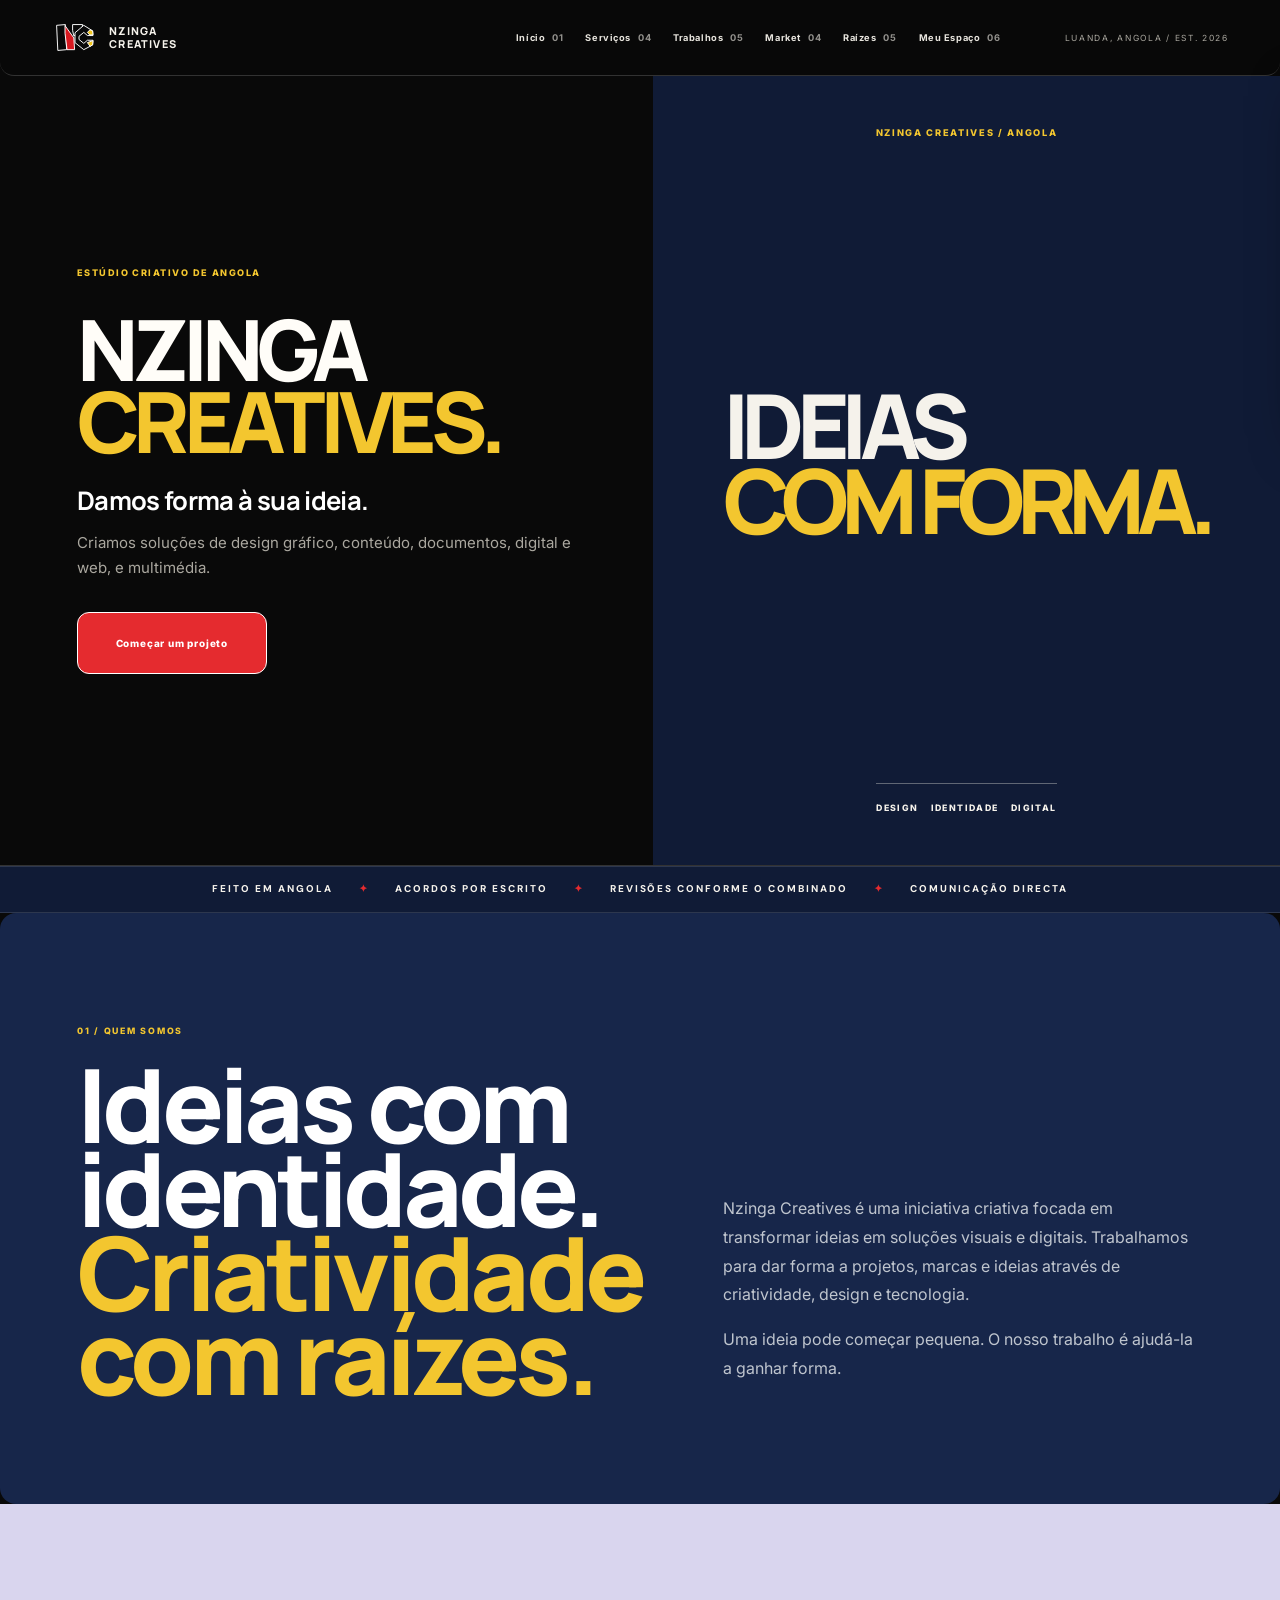
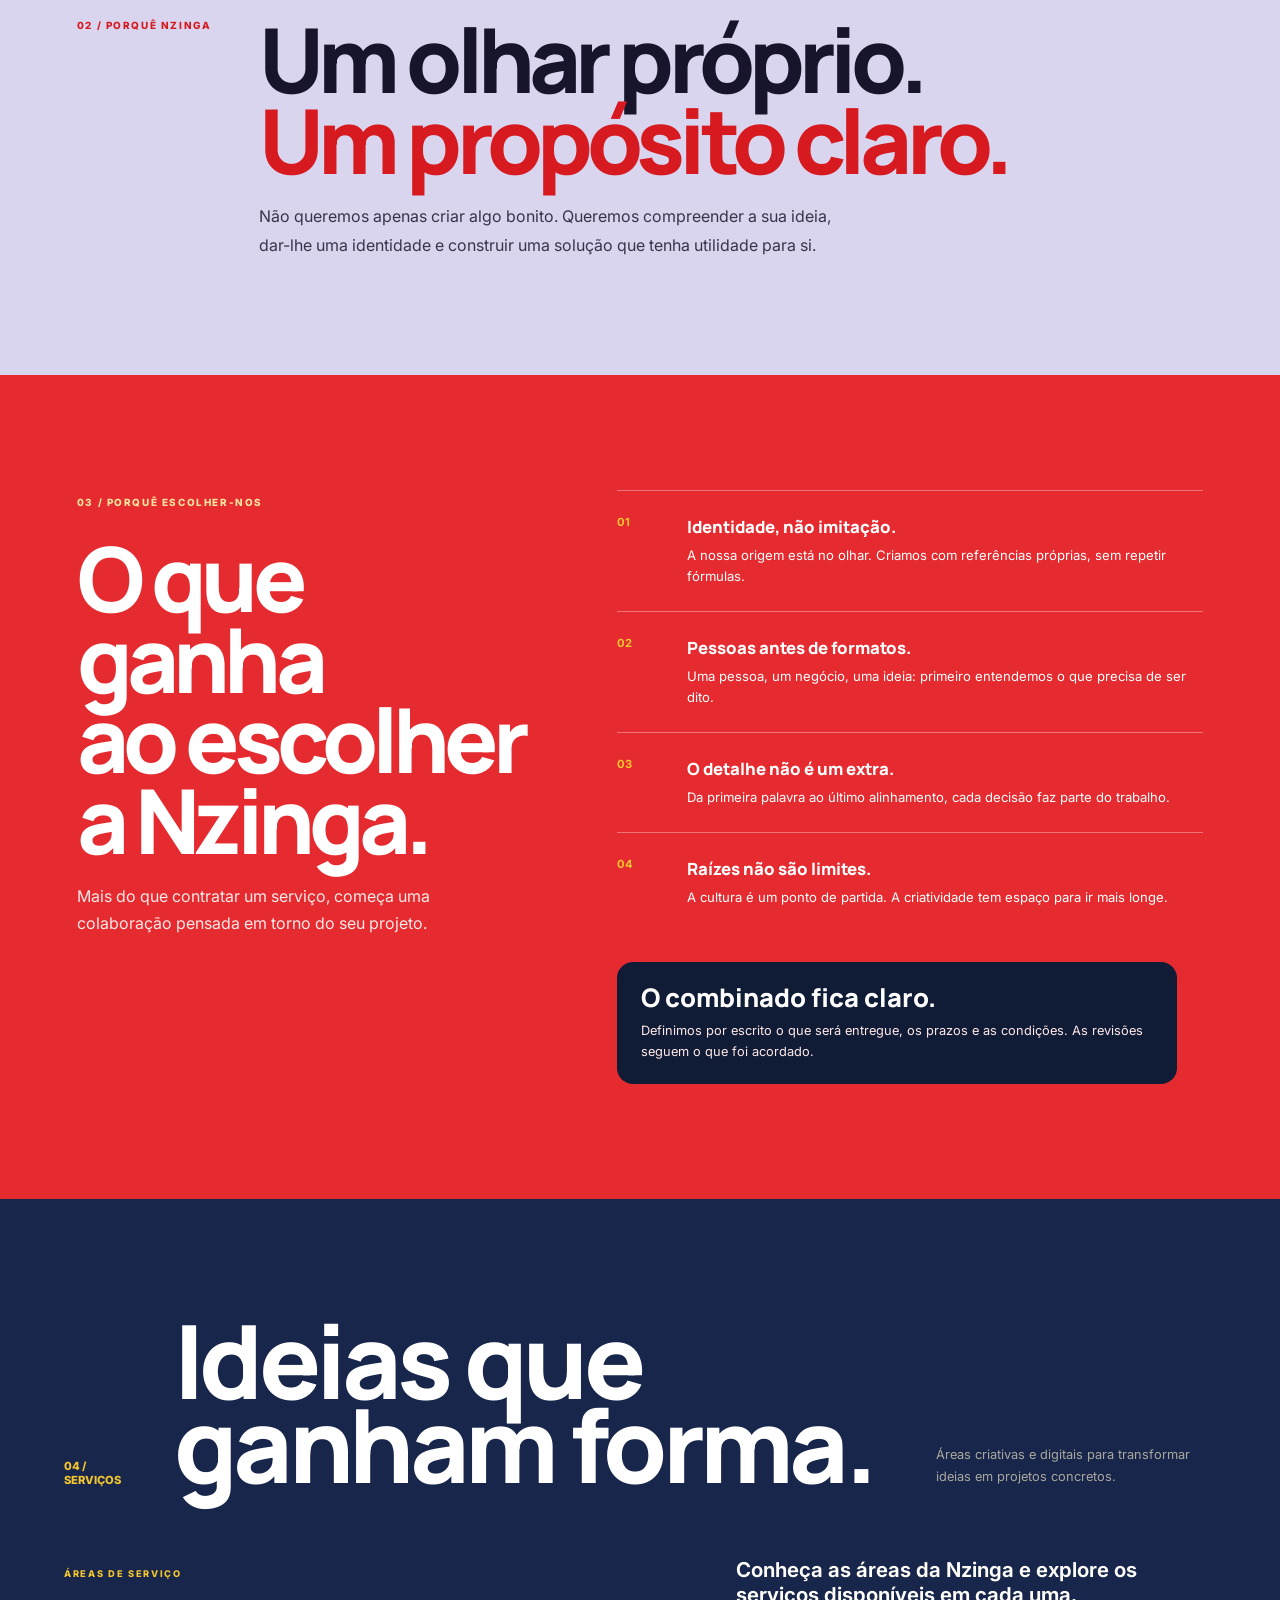
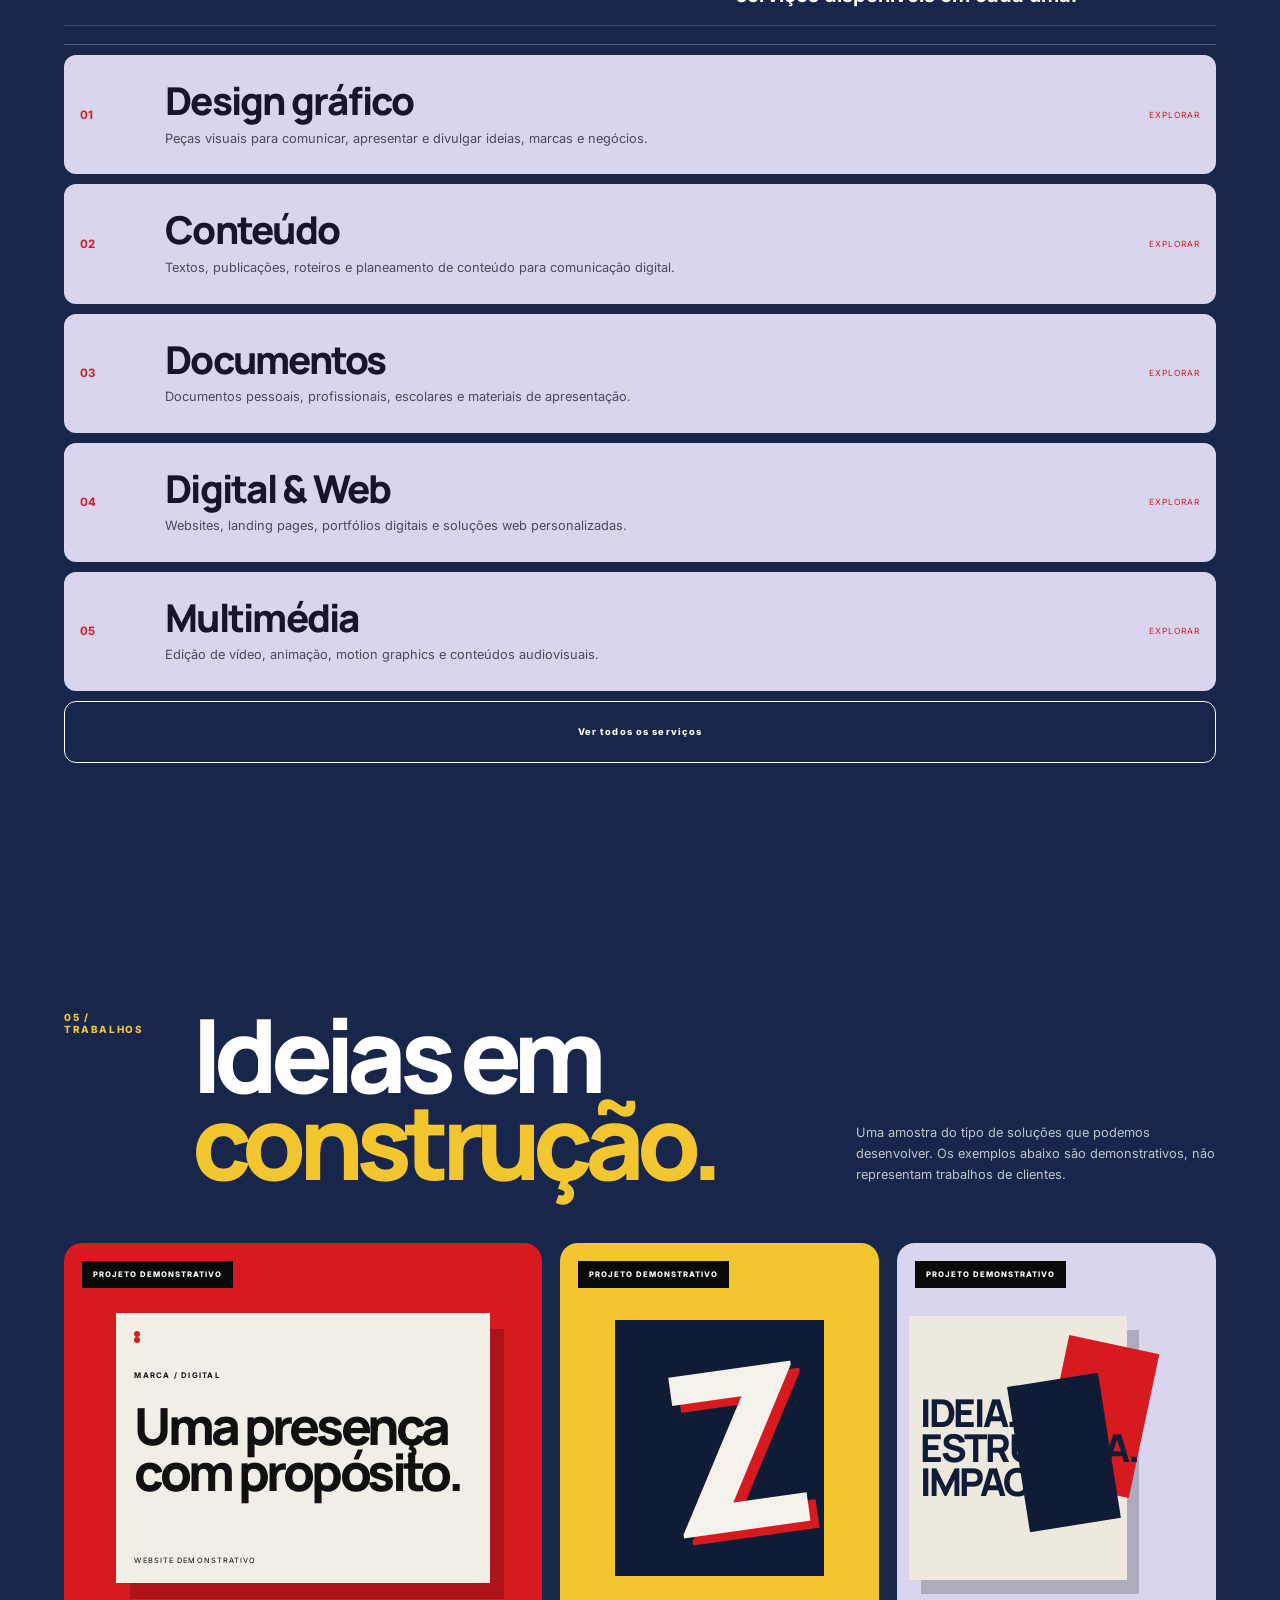
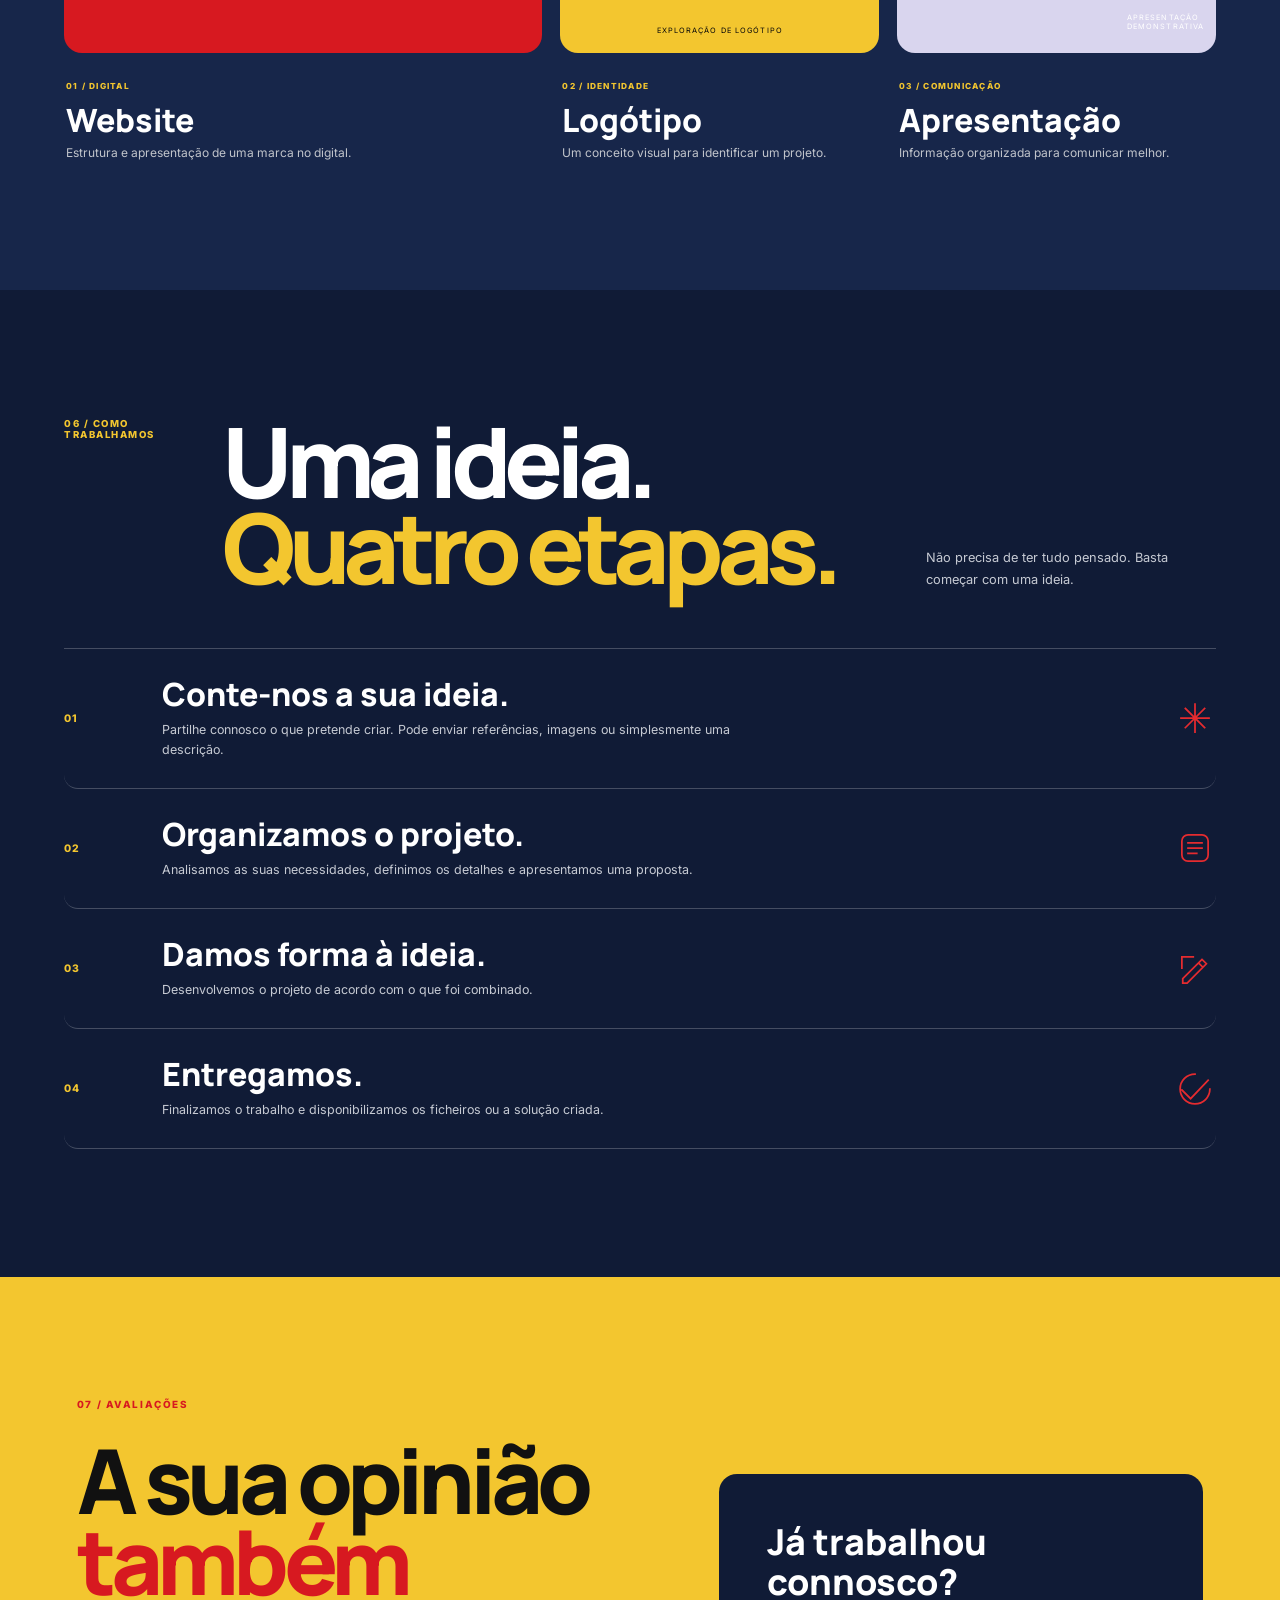
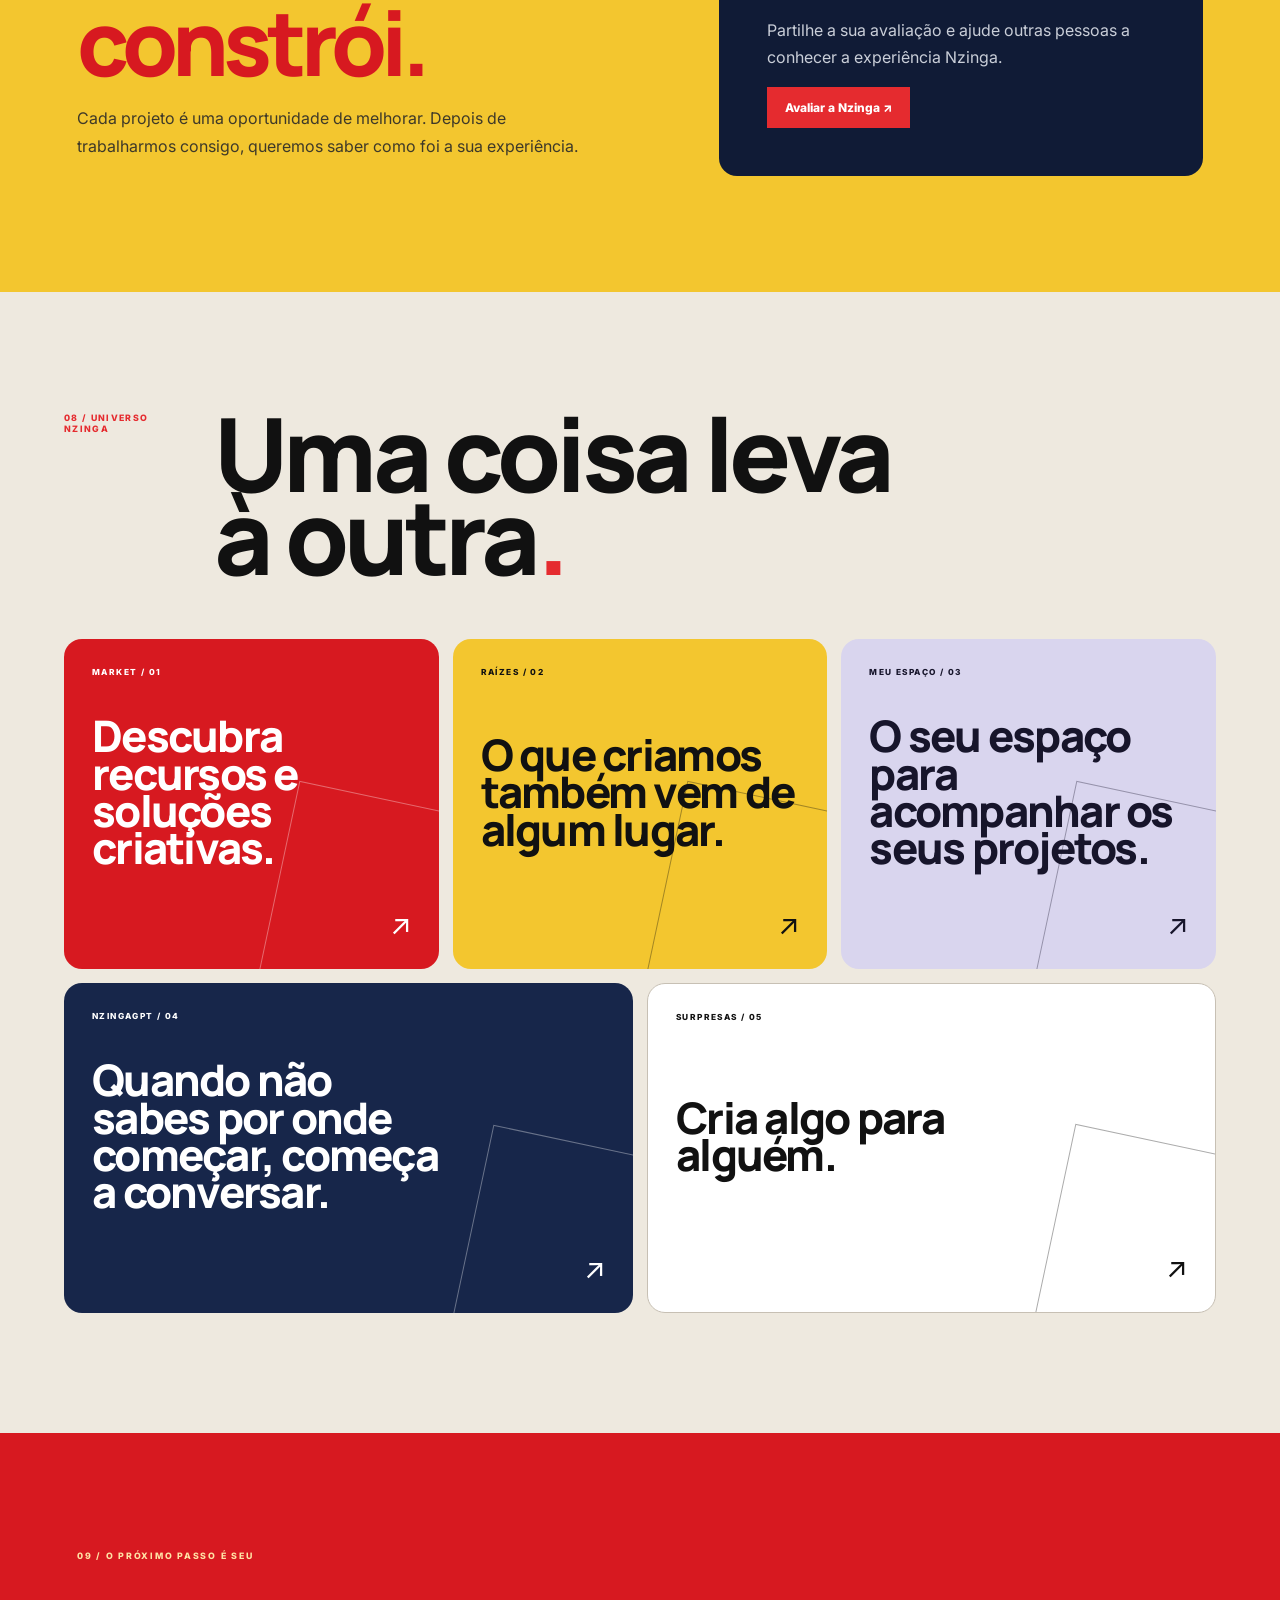
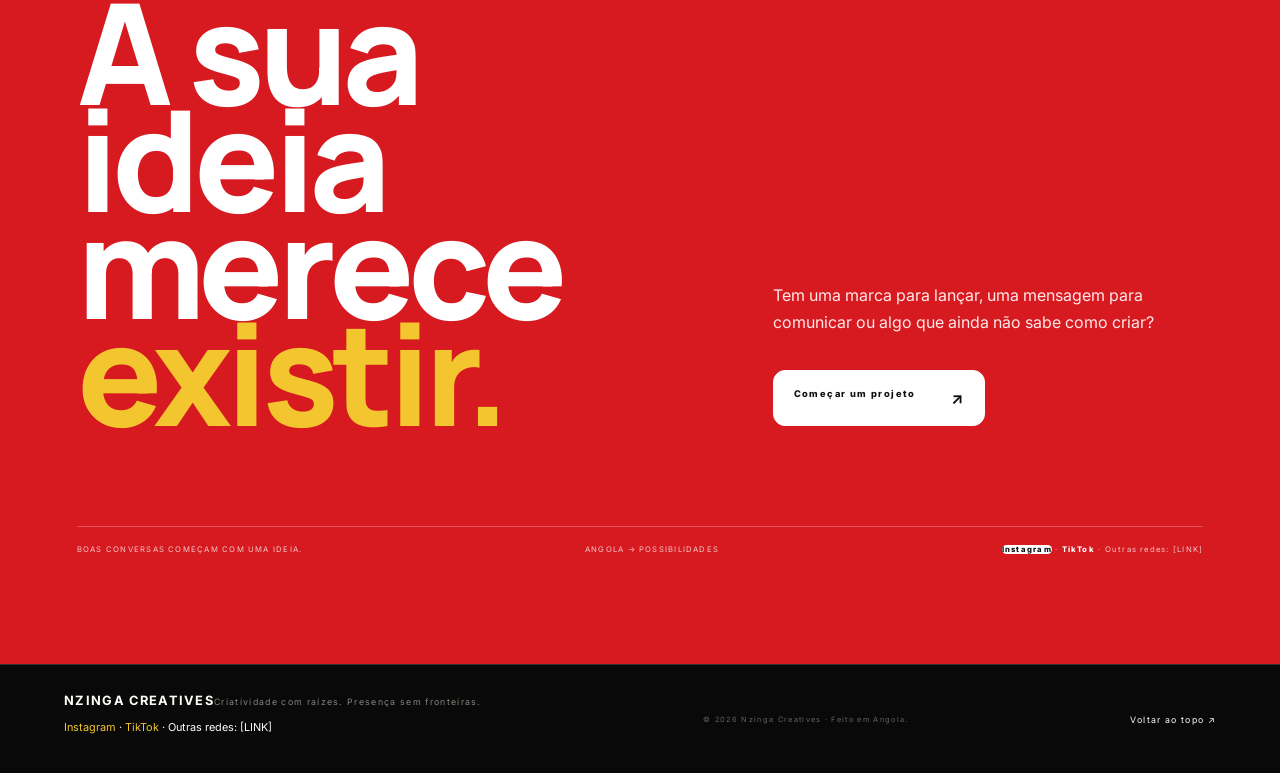
==== commit 29a6a1c8: "Polish home page layout and remove decorative motion" ====
--- a/index.html
+++ b/index.html
@@ -5,42 +5,21 @@
 <meta name="theme-color" content="#090909"><meta name="description" content="Nzinga Creatives — damos forma à sua ideia através de soluções visuais e digitais.">
 <link rel="icon" href="/nzinga-mark-2026.svg" type="image/svg+xml"><title>Nzinga Creatives — Damos forma à sua ideia.</title>
 <link rel="preconnect" href="https://fonts.googleapis.com"><link rel="preconnect" href="https://fonts.gstatic.com" crossorigin>
-<link href="https://fonts.googleapis.com/css2?family=Inter:wght@400;500;600;700;800&family=Manrope:wght@400;500;600;700;800&display=swap" rel="stylesheet"><link rel="stylesheet" href="/home-v3.css"><link rel="stylesheet" href="/home-overrides.css">
-<style>.review-choice-trigger{display:inline-block;border:0;background:#e52b2f;color:#fff;padding:13px 18px;font:800 .75rem Inter, sans-serif;cursor:pointer}.review-choice-modal[hidden]{display:none}.review-choice-modal{position:fixed;inset:0;z-index:1000;background:#000c;display:grid;place-items:center;padding:20px}.review-choice-card{position:relative;width:min(440px,100%);background:#f1eadb;color:#090909;padding:28px;display:flex;flex-direction:column;gap:12px}.review-choice-card>span{font-size:.62rem;font-weight:800;letter-spacing:.15em;color:#e52b2f}.review-choice-card h3{font:800 1.7rem Manrope,sans-serif;margin:4px 0}.review-choice-card p{color:#555;margin:0 0 8px}.review-choice-card>a{display:block;padding:13px 14px;background:#101b36;color:white;font-weight:700;font-size:.83rem}.review-choice-card>a:hover{background:#e52b2f}.review-choice-card small{color:#666;line-height:1.5}.review-choice-close{position:absolute;right:12px;top:8px;border:0;background:none;font-size:1.8rem;cursor:pointer;color:#090909}</style></head><body><div class="nz-home">
+<link href="https://fonts.googleapis.com/css2?family=Inter:wght@400;500;600;700;800&family=Manrope:wght@400;500;600;700;800&display=swap" rel="stylesheet"><link rel="stylesheet" href="/home-v3.css"><link rel="stylesheet" href="/home-overrides.css"><link rel="stylesheet" href="/home-final-polish.css">
+<style>.review-choice-trigger{display:inline-block;border:0;background:#e52b2f;color:#fff;padding:13px 18px;font:800 .75rem Inter,sans-serif;cursor:pointer}.review-choice-modal[hidden]{display:none}.review-choice-modal{position:fixed;inset:0;z-index:1000;background:#000c;display:grid;place-items:center;padding:20px}.review-choice-card{position:relative;width:min(440px,100%);background:#f1eadb;color:#090909;padding:28px;display:flex;flex-direction:column;gap:12px}.review-choice-card>span{font-size:.62rem;font-weight:800;letter-spacing:.15em;color:#e52b2f}.review-choice-card h3{font:800 1.7rem Manrope,sans-serif;margin:4px 0}.review-choice-card p{color:#555;margin:0 0 8px}.review-choice-card>a{display:block;padding:13px 14px;background:#101b36;color:white;font-weight:700;font-size:.83rem}.review-choice-card>a:hover{background:#e52b2f}.review-choice-card small{color:#666;line-height:1.5}.review-choice-close{position:absolute;right:12px;top:8px;border:0;background:none;font-size:1.8rem;cursor:pointer;color:#090909}</style></head><body><div class="nz-home">
 <header class="nz-topbar"><a class="nz-wordmark" href="#inicio" aria-label="Nzinga Creatives — início"><img src="/nzinga-mark-2026.svg" alt=""><span>NZINGA<br>CREATIVES</span></a><nav class="nz-desktop-nav" aria-label="Navegação principal"><a href="#inicio">Início <small>01</small></a><a href="#o-que-fazemos">Serviços <small>04</small></a><a href="#trabalhos">Trabalhos <small>05</small></a><a href="/market.html">Market <small>04</small></a><a href="/raizes.html">Raízes <small>05</small></a><a href="/minha-nzinga.html">Meu Espaço <small>06</small></a></nav><div class="nz-topmeta">LUANDA, ANGOLA / EST. 2026</div><button class="nz-menu" id="menuBtn" aria-label="Abrir menu" aria-expanded="false"><span class="menu-bars" aria-hidden="true"><i></i><i></i></span></button></header>
-<nav class="nz-drawer" id="drawer" aria-label="Menu principal">
-<div class="drawer-brand"><img src="/nzinga-mark-2026.svg" alt="Nzinga Creatives"><span>NZINGA CREATIVES</span></div>
-<a href="#inicio">Início <small>01</small></a><a href="#o-que-fazemos">Serviços <small>04</small></a><a href="#trabalhos">Trabalhos <small>05</small></a><a href="/market.html">Market <small>04</small></a><a href="/raizes.html">Raízes <small>05</small></a><a href="/minha-nzinga.html">Meu Espaço <small>06</small></a><a class="drawer-cta" href="/servicos.html">Começar um projeto</a><span>LUANDA, ANGOLA / EST. 2026</span></nav>
+<nav class="nz-drawer" id="drawer" aria-label="Menu principal"><div class="drawer-brand"><img src="/nzinga-mark-2026.svg" alt="Nzinga Creatives"><span>NZINGA CREATIVES</span></div><a href="#inicio">Início <small>01</small></a><a href="#o-que-fazemos">Serviços <small>04</small></a><a href="#trabalhos">Trabalhos <small>05</small></a><a href="/market.html">Market <small>04</small></a><a href="/raizes.html">Raízes <small>05</small></a><a href="/minha-nzinga.html">Meu Espaço <small>06</small></a><a class="drawer-cta" href="/servicos.html">Começar um projeto</a><span>LUANDA, ANGOLA / EST. 2026</span></nav>
 <main id="inicio">
 <section class="nz-hero"><div class="hero-left"><p class="eyebrow">ESTÚDIO CRIATIVO DE ANGOLA</p><h1>NZINGA<br><span>CREATIVES</span><span class="dot">.</span></h1><p class="hero-slogan">Damos forma à sua ideia.</p><p class="hero-intro">Criamos soluções de design gráfico, conteúdo, documentos, digital e web, e multimédia.</p><a class="square-link" href="/servicos.html"><span>Começar um projeto</span></a></div><div class="hero-right hero-static" aria-label="Apresentação tipográfica da Nzinga Creatives"><span class="hero-static-kicker">NZINGA CREATIVES / ANGOLA</span><div class="hero-static-word">IDEIAS<br><em>COM FORMA.</em></div><div class="hero-static-bottom"><span>DESIGN</span><span>IDENTIDADE</span><span>DIGITAL</span></div></div></section>
-<div class="ticker"><div>FEITO EM ANGOLA <b>✦</b> ACORDOS POR ESCRITO <b>✦</b> REVISÕES CONFORME O COMBINADO <b>✦</b> COMUNICAÇÃO DIRECTA</div></div><section class="about-teaser" id="quem-somos"><div><span>01 / QUEM SOMOS</span><h2>Ideias com<br>identidade.<br><em>Criatividade com raízes.</em></h2></div><div class="about-teaser-copy"><p>Nzinga Creatives é uma iniciativa criativa focada em transformar ideias em soluções visuais e digitais. Trabalhamos para dar forma a projetos, marcas e ideias através de criatividade, design e tecnologia.</p><p>Uma ideia pode começar pequena. O nosso trabalho é ajudá-la a ganhar forma.</p></div></section><section class="nz-why-intro" id="porque-nzinga"><span>02 / PORQUÊ NZINGA</span><div><h2>Um olhar próprio.<br><em>Um propósito claro.</em></h2><p>Não queremos apenas criar algo bonito. Queremos compreender a sua ideia, dar-lhe uma identidade e construir uma solução que tenha utilidade para si.</p></div></section><section class="why-reasons" id="motivos"><div class="why-reasons-heading"><span>03 / PORQUÊ ESCOLHER-NOS</span><h2>O que ganha<br>ao escolher a Nzinga.</h2><p>Mais do que contratar um serviço, começa uma colaboração pensada em torno do seu projeto.</p></div><div class="reasons"><article><b>01</b><div><h3>Identidade, não imitação.</h3><p>A nossa origem está no olhar. Criamos com referências próprias, sem repetir fórmulas.</p></div></article><article><b>02</b><div><h3>Pessoas antes de formatos.</h3><p>Uma pessoa, um negócio, uma ideia: primeiro entendemos o que precisa de ser dito.</p></div></article><article><b>03</b><div><h3>O detalhe não é um extra.</h3><p>Da primeira palavra ao último alinhamento, cada decisão faz parte do trabalho.</p></div></article><article><b>04</b><div><h3>Raízes não são limites.</h3><p>A cultura é um ponto de partida. A criatividade tem espaço para ir mais longe.</p></div></article><div class="why-guarantee"><strong>O combinado fica claro.</strong><p>Definimos por escrito o que será entregue, os prazos e as condições. As revisões seguem o que foi acordado.</p></div></div></section><section class="service-stage nz-services" id="o-que-fazemos">
-  <div class="stage-heading"><span>04 / SERVIÇOS</span><h2>Ideias que<br>ganham forma.</h2><p>Áreas criativas e digitais para transformar ideias em projetos concretos.</p></div>
-  <div class="nz-services-intro"><span class="nz-services-kicker">ÁREAS DE SERVIÇO</span><p>Conheça as áreas da Nzinga e explore os serviços disponíveis em cada uma.</p></div>
-  <div class="nz-service-list">
-    <a class="nz-service-item" href="/servicos.html"><b>01</b><span><strong>Design gráfico</strong><small>Peças visuais para comunicar, apresentar e divulgar ideias, marcas e negócios.</small></span><i>EXPLORAR</i></a>
-    <a class="nz-service-item" href="/servicos.html"><b>02</b><span><strong>Conteúdo</strong><small>Textos, publicações, roteiros e planeamento de conteúdo para comunicação digital.</small></span><i>EXPLORAR</i></a>
-    <a class="nz-service-item" href="/servicos.html"><b>03</b><span><strong>Documentos</strong><small>Documentos pessoais, profissionais, escolares e materiais de apresentação.</small></span><i>EXPLORAR</i></a>
-    <a class="nz-service-item" href="/servicos.html"><b>04</b><span><strong>Digital &amp; Web</strong><small>Websites, landing pages, portfólios digitais e soluções web personalizadas.</small></span><i>EXPLORAR</i></a>
-    <a class="nz-service-item" href="/servicos.html"><b>05</b><span><strong>Multimédia</strong><small>Edição de vídeo, animação, motion graphics e conteúdos audiovisuais.</small></span><i>EXPLORAR</i></a>
-  </div>
-  <a class="square-link" href="/servicos.html"><span>Ver todos os serviços</span></a>
-</section>
-
-<section class="nz-work-section" id="trabalhos">
-  <div class="nz-work-heading"><span>05 / TRABALHOS</span><div><h2>Ideias em<br><em>construção.</em></h2><p>Uma amostra do tipo de soluções que podemos desenvolver. Os exemplos abaixo são demonstrativos, não representam trabalhos de clientes.</p></div></div>
-  <div class="nz-work-grid">
-    <article class="nz-work-card nz-work-web"><div class="nz-work-visual"><span class="demo-tag">PROJETO DEMONSTRATIVO</span><div class="demo-browser"><i></i><i></i><b>MARCA / DIGITAL</b><strong>Uma presença<br>com propósito.</strong><small>WEBSITE DEMONSTRATIVO</small></div></div><div class="nz-work-meta"><span>01 / DIGITAL</span><h3>Website</h3><p>Estrutura e apresentação de uma marca no digital.</p></div></article>
-    <article class="nz-work-card nz-work-logo"><div class="nz-work-visual"><span class="demo-tag">PROJETO DEMONSTRATIVO</span><div class="demo-mark" aria-label="Símbolo gráfico demonstrativo"><span class="demo-mark-z">Z</span><i class="demo-mark-orbit"></i><i class="demo-mark-dot"></i></div><small>EXPLORAÇÃO DE LOGÓTIPO</small></div><div class="nz-work-meta"><span>02 / IDENTIDADE</span><h3>Logótipo</h3><p>Um conceito visual para identificar um projeto.</p></div></article>
-    <article class="nz-work-card nz-work-deck"><div class="nz-work-visual"><span class="demo-tag">PROJETO DEMONSTRATIVO</span><div class="demo-slides"><i></i><i></i><b>IDEIA.<br>ESTRUTURA.<br>IMPACTO.</b></div><small>APRESENTAÇÃO DEMONSTRATIVA</small></div><div class="nz-work-meta"><span>03 / COMUNICAÇÃO</span><h3>Apresentação</h3><p>Informação organizada para comunicar melhor.</p></div></article>
-  </div>
-</section><section class="nz-process-section" id="como-trabalhamos">
-  <div class="nz-process-heading"><span>06 / COMO TRABALHAMOS</span><div><h2>Uma ideia.<br><em>Quatro etapas.</em></h2><p>Não precisa de ter tudo pensado. Basta começar com uma ideia.</p></div></div>
-  <div class="nz-process-list">
-    <article class="nz-process-step"><span class="nz-process-number">01</span><div><h3>Conte-nos a sua ideia.</h3><p>Partilhe connosco o que pretende criar. Pode enviar referências, imagens ou simplesmente uma descrição.</p></div><span class="nz-process-symbol" aria-hidden="true"><svg viewBox="0 0 48 48"><path d="M8 24h32M24 8v32M13 13l22 22M35 13 13 35"/></svg></span></article>
-    <article class="nz-process-step"><span class="nz-process-number">02</span><div><h3>Organizamos o projeto.</h3><p>Analisamos as suas necessidades, definimos os detalhes e apresentamos uma proposta.</p></div><span class="nz-process-symbol" aria-hidden="true"><svg viewBox="0 0 48 48"><rect x="9" y="9" width="30" height="30" rx="7"/><path d="M16 18h16M16 24h16M16 30h10"/></svg></span></article>
-    <article class="nz-process-step"><span class="nz-process-number">03</span><div><h3>Damos forma à ideia.</h3><p>Desenvolvemos o projeto de acordo com o que foi combinado.</p></div><span class="nz-process-symbol" aria-hidden="true"><svg viewBox="0 0 48 48"><path d="M10 35 32 13l5 5-22 22H10zM28 17l5 5M9 10h13M9 10v13"/></svg></span></article>
-    <article class="nz-process-step"><span class="nz-process-number">04</span><div><h3>Entregamos.</h3><p>Finalizamos o trabalho e disponibilizamos os ficheiros ou a solução criada.</p></div><span class="nz-process-symbol" aria-hidden="true"><svg viewBox="0 0 48 48"><path d="M9 25 19 35 39 14"/><path d="M24 7a17 17 0 1 0 17 17"/></svg></span></article>
-  </div>
-</section><section class="nz-reviews" id="avaliacoes"><div class="nz-reviews-head"><span>07 / AVALIAÇÕES</span><h2>A sua opinião<br><em>também constrói.</em></h2><p>Cada projeto é uma oportunidade de melhorar. Depois de trabalharmos consigo, queremos saber como foi a sua experiência.</p></div><div class="nz-review-note"><strong>Já trabalhou connosco?</strong><p>Partilhe a sua avaliação e ajude outras pessoas a conhecer a experiência Nzinga.</p><button type="button" id="openReviewChoices" class="review-choice-trigger">Avaliar a Nzinga ↗</button><div class="review-choice-modal" id="reviewChoiceModal" hidden><div class="review-choice-card" role="dialog" aria-modal="true" aria-labelledby="reviewChoiceTitle"><button type="button" id="closeReviewChoices" class="review-choice-close" aria-label="Fechar">×</button><span>AVALIAÇÃO / NZINGA CREATIVES</span><h3 id="reviewChoiceTitle">Como preferes enviar?</h3><p>Escolhe onde queres deixar a tua avaliação.</p><a id="reviewAccountChoice" href="/minha-nzinga.html#avaliacoes-conta">Enviar pela minha conta Nzinga</a><a href="mailto:nzingacreatives@gmail.com?subject=Avalia%C3%A7%C3%A3o%20Nzinga%20Creatives">Enviar por e-mail</a><a href="https://wa.me/244949805066?text=Ol%C3%A1%2C%20quero%20enviar%20uma%20avalia%C3%A7%C3%A3o%20sobre%20a%20minha%20experi%C3%AAncia%20com%20a%20Nzinga%20Creatives." target="_blank" rel="noopener">Enviar por WhatsApp</a><small>Se já tiveres sessão iniciada, a opção da conta abre diretamente a área de avaliação.</small></div></div></div></section><section class="universe" id="universo"><div class="universe-head"><span>08 / UNIVERSO NZINGA</span><h2>Uma coisa leva<br>à outra<span>.</span></h2></div><div class="universe-grid"><a class="u-card u-market" href="/market.html"><small>MARKET / 01</small><strong>Descubra recursos e soluções criativas.</strong><span>↗</span></a><a class="u-card u-raizes" href="/raizes.html"><small>RAÍZES / 02</small><strong>O que criamos também vem de algum lugar.</strong><span>↗</span></a><a class="u-card u-espaco" href="/minha-nzinga.html"><small>MEU ESPAÇO / 03</small><strong>O seu espaço para acompanhar os seus projetos.</strong><span>↗</span></a><a class="u-card u-gpt" href="/nzingagpt.html"><small>NZINGAGPT / 04</small><strong>Quando não sabes por onde começar, começa a conversar.</strong><span>↗</span></a><a class="u-card u-surpresa" href="/surpresas.html"><small>SURPRESAS / 05</small><strong>Cria algo para alguém.</strong><span>↗</span></a></div></section><section class="conversion"><div class="conversion-pattern"></div><div class="conversion-inner"><span>09 / O PRÓXIMO PASSO É SEU</span><div><h2>A sua ideia<br>merece <em>existir.</em></h2><div><p>Tem uma marca para lançar, uma mensagem para comunicar ou algo que ainda não sabe como criar?</p><a href="/servicos.html">Começar um projeto <b>↗</b></a></div></div><footer><span>BOAS CONVERSAS COMEÇAM COM UMA IDEIA.</span><span>ANGOLA → POSSIBILIDADES</span><span><a href="https://www.instagram.com/nzingacreatives?rpxt=Y3ptaDMzZWplMDB5" target="_blank" rel="noopener">Instagram</a> · <a href="https://vm.tiktok.com/ZS9ypSKLVuNwc-rc1wx/" target="_blank" rel="noopener">TikTok</a> · Outras redes: [LINK]</span></footer></div></section></main><footer class="nz-footer"><div><strong>NZINGA CREATIVES</strong><span>Criatividade com raízes. Presença sem fronteiras.</span><p><a href="https://www.instagram.com/nzingacreatives?rpxt=Y3ptaDMzZWplMDB5" target="_blank" rel="noopener">Instagram</a> · <a href="https://vm.tiktok.com/ZS9ypSKLVuNwc-rc1wx/" target="_blank" rel="noopener">TikTok</a> · Outras redes: [LINK]</p></div><small>© 2026 Nzinga Creatives · Feito em Angola.</small><a href="#inicio">Voltar ao topo ↗</a></footer></div>
-<script>const btn=document.getElementById('menuBtn'),drawer=document.getElementById('drawer');function setMenu(open){drawer.classList.toggle('open',open);document.body.classList.toggle('menu-open',open);btn.setAttribute('aria-expanded',String(open));btn.setAttribute('aria-label',open?'Fechar menu':'Abrir menu')}function toggleMenu(){setMenu(!drawer.classList.contains('open'))}btn.addEventListener('click',toggleMenu);drawer.querySelectorAll('a').forEach(a=>a.addEventListener('click',()=>setMenu(false)));document.addEventListener('click',e=>{if(drawer.classList.contains('open')&&!drawer.contains(e.target)&&!btn.contains(e.target))setMenu(false)});document.addEventListener('keydown',e=>{if(e.key==='Escape')setMenu(false)});document.addEventListener('DOMContentLoaded',()=>{const modal=document.getElementById('reviewChoiceModal'),open=document.getElementById('openReviewChoices'),close=document.getElementById('closeReviewChoices');if(!modal||!open||!close)return;open.addEventListener('click',()=>{modal.hidden=false;const key=Object.keys(localStorage).find(k=>k.startsWith('sb-')&&k.endsWith('-auth-token'));let signed=false;try{const session=key?JSON.parse(localStorage.getItem(key)||'{}'):null;signed=!!session?.access_token}catch(e){}const account=document.getElementById('reviewAccountChoice');if(signed){account.textContent='Abrir as minhas avaliações';account.href='/minha-nzinga.html#avaliacoes-conta'}else{account.textContent='Entrar ou criar conta Nzinga';account.href='/minha-nzinga.html#avaliacoes-conta'}});close.addEventListener('click',()=>modal.hidden=true);modal.addEventListener('click',e=>{if(e.target===modal)modal.hidden=true});document.addEventListener('keydown',e=>{if(e.key==='Escape')modal.hidden=true})});</script>
+<div class="ticker"><div>FEITO EM ANGOLA <b>✦</b> ACORDOS POR ESCRITO <b>✦</b> REVISÕES CONFORME O COMBINADO <b>✦</b> COMUNICAÇÃO DIRECTA</div></div>
+<section class="about-teaser" id="quem-somos"><div><span>01 / QUEM SOMOS</span><h2>Ideias com<br>identidade.<br><em>Criatividade com raízes.</em></h2></div><div class="about-teaser-copy"><p>Nzinga Creatives é uma iniciativa criativa focada em transformar ideias em soluções visuais e digitais. Trabalhamos para dar forma a projetos, marcas e ideias através de criatividade, design e tecnologia.</p><p>Uma ideia pode começar pequena. O nosso trabalho é ajudá-la a ganhar forma.</p></div></section>
+<section class="nz-why-intro" id="porque-nzinga"><span>02 / PORQUÊ NZINGA</span><div><h2>Um olhar próprio.<br><em>Um propósito claro.</em></h2><p>Não queremos apenas criar algo bonito. Queremos compreender a sua ideia, dar-lhe uma identidade e construir uma solução que tenha utilidade para si.</p></div></section>
+<section class="why-reasons" id="motivos"><div class="why-reasons-heading"><span>03 / PORQUÊ ESCOLHER-NOS</span><h2>O que ganha<br>ao escolher a Nzinga.</h2><p>Mais do que contratar um serviço, começa uma colaboração pensada em torno do seu projeto.</p></div><div class="reasons"><article><b>01</b><div><h3>Identidade, não imitação.</h3><p>A nossa origem está no olhar. Criamos com referências próprias, sem repetir fórmulas.</p></div></article><article><b>02</b><div><h3>Pessoas antes de formatos.</h3><p>Uma pessoa, um negócio, uma ideia: primeiro entendemos o que precisa de ser dito.</p></div></article><article><b>03</b><div><h3>O detalhe não é um extra.</h3><p>Da primeira palavra ao último alinhamento, cada decisão faz parte do trabalho.</p></div></article><article><b>04</b><div><h3>Raízes não são limites.</h3><p>A cultura é um ponto de partida. A criatividade tem espaço para ir mais longe.</p></div></article><div class="why-guarantee"><strong>O combinado fica claro.</strong><p>Definimos por escrito o que será entregue, os prazos e as condições. As revisões seguem o que foi acordado.</p></div></div></section>
+<section class="service-stage nz-services" id="o-que-fazemos"><div class="stage-heading"><span>04 / SERVIÇOS</span><h2>Ideias que<br>ganham forma.</h2><p>Áreas criativas e digitais para transformar ideias em projetos concretos.</p></div><div class="nz-services-intro"><span class="nz-services-kicker">ÁREAS DE SERVIÇO</span><p>Conheça as áreas da Nzinga e explore os serviços disponíveis em cada uma.</p></div><div class="nz-service-list"><a class="nz-service-item" href="/servicos.html"><b>01</b><span><strong>Design gráfico</strong><small>Peças visuais para comunicar, apresentar e divulgar ideias, marcas e negócios.</small></span><i>EXPLORAR</i></a><a class="nz-service-item" href="/servicos.html"><b>02</b><span><strong>Conteúdo</strong><small>Textos, publicações, roteiros e planeamento de conteúdo para comunicação digital.</small></span><i>EXPLORAR</i></a><a class="nz-service-item" href="/servicos.html"><b>03</b><span><strong>Documentos</strong><small>Documentos pessoais, profissionais, escolares e materiais de apresentação.</small></span><i>EXPLORAR</i></a><a class="nz-service-item" href="/servicos.html"><b>04</b><span><strong>Digital &amp; Web</strong><small>Websites, landing pages, portfólios digitais e soluções web personalizadas.</small></span><i>EXPLORAR</i></a><a class="nz-service-item" href="/servicos.html"><b>05</b><span><strong>Multimédia</strong><small>Edição de vídeo, animação, motion graphics e conteúdos audiovisuais.</small></span><i>EXPLORAR</i></a></div><a class="square-link" href="/servicos.html"><span>Ver todos os serviços</span></a></section>
+<section class="nz-work-section" id="trabalhos"><div class="nz-work-heading"><span>05 / TRABALHOS</span><div><h2>Ideias em<br><em>construção.</em></h2><p>Uma amostra do tipo de soluções que podemos desenvolver. Os exemplos abaixo são demonstrativos, não representam trabalhos de clientes.</p></div></div><div class="nz-work-grid"><article class="nz-work-card nz-work-web"><div class="nz-work-visual"><span class="demo-tag">PROJETO DEMONSTRATIVO</span><div class="demo-browser"><i></i><i></i><b>MARCA / DIGITAL</b><strong>Uma presença<br>com propósito.</strong><small>WEBSITE DEMONSTRATIVO</small></div></div><div class="nz-work-meta"><span>01 / DIGITAL</span><h3>Website</h3><p>Estrutura e apresentação de uma marca no digital.</p></div></article><article class="nz-work-card nz-work-logo"><div class="nz-work-visual"><span class="demo-tag">PROJETO DEMONSTRATIVO</span><div class="demo-mark" aria-label="Símbolo gráfico demonstrativo"><span class="demo-mark-z">Z</span><i class="demo-mark-orbit"></i><i class="demo-mark-dot"></i></div><small>EXPLORAÇÃO DE LOGÓTIPO</small></div><div class="nz-work-meta"><span>02 / IDENTIDADE</span><h3>Logótipo</h3><p>Um conceito visual para identificar um projeto.</p></div></article><article class="nz-work-card nz-work-deck"><div class="nz-work-visual"><span class="demo-tag">PROJETO DEMONSTRATIVO</span><div class="demo-slides"><i></i><i></i><b>IDEIA.<br>ESTRUTURA.<br>IMPACTO.</b></div><small>APRESENTAÇÃO DEMONSTRATIVA</small></div><div class="nz-work-meta"><span>03 / COMUNICAÇÃO</span><h3>Apresentação</h3><p>Informação organizada para comunicar melhor.</p></div></article></div></section>
+<section class="nz-process-section" id="como-trabalhamos"><div class="nz-process-heading"><span>06 / COMO TRABALHAMOS</span><div><h2>Uma ideia.<br><em>Quatro etapas.</em></h2><p>Não precisa de ter tudo pensado. Basta começar com uma ideia.</p></div></div><div class="nz-process-list"><article class="nz-process-step"><span class="nz-process-number">01</span><div><h3>Conte-nos a sua ideia.</h3><p>Partilhe connosco o que pretende criar. Pode enviar referências, imagens ou simplesmente uma descrição.</p></div><span class="nz-process-symbol" aria-hidden="true"><svg viewBox="0 0 48 48"><path d="M8 24h32M24 8v32M13 13l22 22M35 13 13 35"/></svg></span></article><article class="nz-process-step"><span class="nz-process-number">02</span><div><h3>Organizamos o projeto.</h3><p>Analisamos as suas necessidades, definimos os detalhes e apresentamos uma proposta.</p></div><span class="nz-process-symbol" aria-hidden="true"><svg viewBox="0 0 48 48"><rect x="9" y="9" width="30" height="30" rx="7"/><path d="M16 18h16M16 24h16M16 30h10"/></svg></span></article><article class="nz-process-step"><span class="nz-process-number">03</span><div><h3>Damos forma à ideia.</h3><p>Desenvolvemos o projeto de acordo com o que foi combinado.</p></div><span class="nz-process-symbol" aria-hidden="true"><svg viewBox="0 0 48 48"><path d="M10 35 32 13l5 5-22 22H10zM28 17l5 5M9 10h13M9 10v13"/></svg></span></article><article class="nz-process-step"><span class="nz-process-number">04</span><div><h3>Entregamos.</h3><p>Finalizamos o trabalho e disponibilizamos os ficheiros ou a solução criada.</p></div><span class="nz-process-symbol" aria-hidden="true"><svg viewBox="0 0 48 48"><path d="M9 25 19 35 39 14"/><path d="M24 7a17 17 0 1 0 17 17"/></svg></span></article></div></section>
+<section class="nz-reviews" id="avaliacoes"><div class="nz-reviews-head"><span>07 / AVALIAÇÕES</span><h2>A sua opinião<br><em>também constrói.</em></h2><p>Cada projeto é uma oportunidade de melhorar. Depois de trabalharmos consigo, queremos saber como foi a sua experiência.</p></div><div class="nz-review-note"><strong>Já trabalhou connosco?</strong><p>Partilhe a sua avaliação e ajude outras pessoas a conhecer a experiência Nzinga.</p><button type="button" id="openReviewChoices" class="review-choice-trigger">Avaliar a Nzinga ↗</button><div class="review-choice-modal" id="reviewChoiceModal" hidden><div class="review-choice-card" role="dialog" aria-modal="true" aria-labelledby="reviewChoiceTitle"><button type="button" id="closeReviewChoices" class="review-choice-close" aria-label="Fechar">×</button><span>AVALIAÇÃO / NZINGA CREATIVES</span><h3 id="reviewChoiceTitle">Como preferes enviar?</h3><p>Escolhe onde queres deixar a tua avaliação.</p><a id="reviewAccountChoice" href="/minha-nzinga.html#avaliacoes-conta">Enviar pela minha conta Nzinga</a><a href="mailto:nzingacreatives@gmail.com?subject=Avalia%C3%A7%C3%A3o%20Nzinga%20Creatives">Enviar por e-mail</a><a href="https://wa.me/244949805066?text=Ol%C3%A1%2C%20quero%20enviar%20uma%20avalia%C3%A7%C3%A3o%20sobre%20a%20minha%20experi%C3%AAncia%20com%20a%20Nzinga%20Creatives." target="_blank" rel="noopener">Enviar por WhatsApp</a><small>Se já tiveres sessão iniciada, a opção da conta abre diretamente a área de avaliação.</small></div></div></div></section>
+<section class="universe" id="universo"><div class="universe-head"><span>08 / UNIVERSO NZINGA</span><h2>Uma coisa leva<br>à outra<span>.</span></h2></div><div class="universe-grid"><a class="u-card u-market" href="/market.html"><small>MARKET / 01</small><strong>Descubra recursos e soluções criativas.</strong><span>↗</span></a><a class="u-card u-raizes" href="/raizes.html"><small>RAÍZES / 02</small><strong>O que criamos também vem de algum lugar.</strong><span>↗</span></a><a class="u-card u-espaco" href="/minha-nzinga.html"><small>MEU ESPAÇO / 03</small><strong>O seu espaço para acompanhar os seus projetos.</strong><span>↗</span></a><a class="u-card u-gpt" href="/nzingagpt.html"><small>NZINGAGPT / 04</small><strong>Quando não sabes por onde começar, começa a conversar.</strong><span>↗</span></a><a class="u-card u-surpresa" href="/surpresas.html"><small>SURPRESAS / 05</small><strong>Cria algo para alguém.</strong><span>↗</span></a></div></section>
+<section class="conversion"><div class="conversion-pattern"></div><div class="conversion-inner"><span>09 / O PRÓXIMO PASSO É SEU</span><div><h2>A sua ideia<br>merece <em>existir.</em></h2><div><p>Tem uma marca para lançar, uma mensagem para comunicar ou algo que ainda não sabe como criar?</p><a href="/servicos.html">Começar um projeto <b>↗</b></a></div></div><footer><span>BOAS CONVERSAS COMEÇAM COM UMA IDEIA.</span><span>ANGOLA → POSSIBILIDADES</span><span><a href="https://www.instagram.com/nzingacreatives?rpxt=Y3ptaDMzZWplMDB5" target="_blank" rel="noopener">Instagram</a> · <a href="https://vm.tiktok.com/ZS9ypSKLVuNwc-rc1wx/" target="_blank" rel="noopener">TikTok</a> · Outras redes: [LINK]</span></footer></div></section></main><footer class="nz-footer"><div><strong>NZINGA CREATIVES</strong><span>Criatividade com raízes. Presença sem fronteiras.</span><p><a href="https://www.instagram.com/nzingacreatives?rpxt=Y3ptaDMzZWplMDB5" target="_blank" rel="noopener">Instagram</a> · <a href="https://vm.tiktok.com/ZS9ypSKLVuNwc-rc1wx/" target="_blank" rel="noopener">TikTok</a> · Outras redes: [LINK]</span></p></div><small>© 2026 Nzinga Creatives · Feito em Angola.</small><a href="#inicio">Voltar ao topo ↗</a></footer></div>
+<script>const btn=document.getElementById('menuBtn'),drawer=document.getElementById('drawer');function setMenu(open){drawer.classList.toggle('open',open);document.body.classList.toggle('menu-open',open);document.querySelector('.nz-home')?.classList.toggle('menu-open',open);btn.setAttribute('aria-expanded',String(open));btn.setAttribute('aria-label',open?'Fechar menu':'Abrir menu')}function toggleMenu(){setMenu(!drawer.classList.contains('open'))}btn.addEventListener('click',toggleMenu);drawer.querySelectorAll('a').forEach(a=>a.addEventListener('click',()=>setMenu(false)));document.addEventListener('click',e=>{if(drawer.classList.contains('open')&&!drawer.contains(e.target)&&!btn.contains(e.target))setMenu(false)});document.addEventListener('keydown',e=>{if(e.key==='Escape')setMenu(false)});document.addEventListener('DOMContentLoaded',()=>{const modal=document.getElementById('reviewChoiceModal'),open=document.getElementById('openReviewChoices'),close=document.getElementById('closeReviewChoices');if(!modal||!open||!close)return;open.addEventListener('click',()=>{modal.hidden=false;const key=Object.keys(localStorage).find(k=>k.startsWith('sb-')&&k.endsWith('-auth-token'));let signed=false;try{const session=key?JSON.parse(localStorage.getItem(key)||'{}'):null;signed=!!session?.access_token}catch(e){}const account=document.getElementById('reviewAccountChoice');if(signed){account.textContent='Abrir as minhas avaliações';account.href='/minha-nzinga.html#avaliacoes-conta'}else{account.textContent='Entrar ou criar conta Nzinga';account.href='/minha-nzinga.html#avaliacoes-conta'}});close.addEventListener('click',()=>modal.hidden=true);modal.addEventListener('click',e=>{if(e.target===modal)modal.hidden=true});document.addEventListener('keydown',e=>{if(e.key==='Escape')modal.hidden=true})});</script>
 </body></html>
--- a/home-overrides.css
+++ b/home-overrides.css
@@ -471,3 +471,20 @@
 .nz-showcase-note{font-size:.65rem;color:#b9bdc8;margin:18px 0 0}
 @media(max-width:760px){.nz-showcase-grid{grid-template-columns:repeat(2,minmax(0,1fr))}.nz-showcase-heading{display:block}.nz-showcase-heading p{margin-top:9px}}
 @media(max-width:520px){.nz-showcase-grid{grid-template-columns:1fr}.showcase-art{height:230px}.nz-showcase-card h3{font-size:1.2rem}}
+
+/* Menu móvel: camada, rolagem e fecho previsíveis. */
+@media(max-width:850px){
+ .nz-home.menu-open{overflow:hidden!important}
+ .nz-home.menu-open:before{content:"";position:fixed;inset:76px 0 0;background:rgba(0,0,0,.62);z-index:125}
+ .nz-home .nz-topbar{z-index:150}
+ .nz-home .nz-drawer{z-index:145;max-height:calc(100dvh - 76px);overflow-x:hidden!important;overflow-y:auto!important;overscroll-behavior:contain;-webkit-overflow-scrolling:touch}
+}
+@media(max-width:520px){
+ .nz-home.menu-open:before{top:68px}
+ .nz-home .nz-drawer{top:68px;max-height:calc(100dvh - 68px)}
+}
+
+/* Menu móvel: impedir que o conteúdo fique por trás do drawer e permitir rolagem. */
+body.menu-open{overflow:hidden!important}
+@media(max-width:850px){.nz-home .nz-drawer{overflow-x:hidden!important;overflow-y:auto!important;max-height:calc(100dvh - 76px);overscroll-behavior:contain;-webkit-overflow-scrolling:touch}.nz-home.menu-open:before{content:"";position:fixed;inset:76px 0 0;background:rgba(0,0,0,.62);z-index:135;pointer-events:auto}}
+@media(max-width:520px){.nz-home.menu-open:before{top:68px}.nz-home .nz-drawer{max-height:calc(100dvh - 68px)}}
--- a/home-final-polish.css
+++ b/home-final-polish.css
@@ -0,0 +1,20 @@
+/* Nzinga Creatives — final visual polish / no decorative motion */
+.nz-home *,.nz-home *::before,.nz-home *::after{animation:none!important;transition:none!important}
+.nz-home .nz-process-section{background:#101b36!important;color:#fff!important}
+.nz-home .nz-process-heading>span{color:#f3c62f!important}
+.nz-home .nz-process-heading h2{color:#fff!important}
+.nz-home .nz-process-heading h2 em{color:#f3c62f!important;font-style:normal}
+.nz-home .nz-process-heading p{color:#c6cad3!important}
+.nz-home .nz-process-list{border-top:1px solid rgba(255,255,255,.22)!important}
+.nz-home .nz-process-step{border-bottom:1px solid rgba(255,255,255,.22)!important;background:transparent!important;padding:28px 0!important}
+.nz-home .nz-process-number{color:#f3c62f!important;font-weight:800!important}
+.nz-home .nz-process-step h3{color:#fff!important}
+.nz-home .nz-process-step p{color:#c6cad3!important}
+.nz-home .nz-process-symbol{display:flex!important;align-items:center;justify-content:flex-end;color:#e52b2f!important;opacity:1!important}
+.nz-home .nz-process-symbol svg{width:42px!important;height:42px!important;display:block!important;stroke:currentColor!important;fill:none!important;stroke-width:2!important;stroke-linecap:square!important;stroke-linejoin:miter!important}
+.nz-home .about-teaser:after,.nz-home .conversion-pattern,.nz-home .hero-abstract,.nz-home .hero-art:before,.nz-home .hero-art:after{display:none!important}
+.nz-home .hero-right{background:#101b36!important}
+.nz-home .demo-mark,.nz-home .demo-browser,.nz-home .demo-slides{border-radius:0!important}
+.nz-home .demo-mark-orbit,.nz-home .demo-mark-dot{display:none!important}
+.nz-home .nz-service-item:hover{background:#101b36!important;padding-left:8px!important;padding-right:8px!important}
+@media(max-width:560px){.nz-home .nz-process-step{grid-template-columns:36px minmax(0,1fr)!important}.nz-home .nz-process-symbol{display:none!important}}
